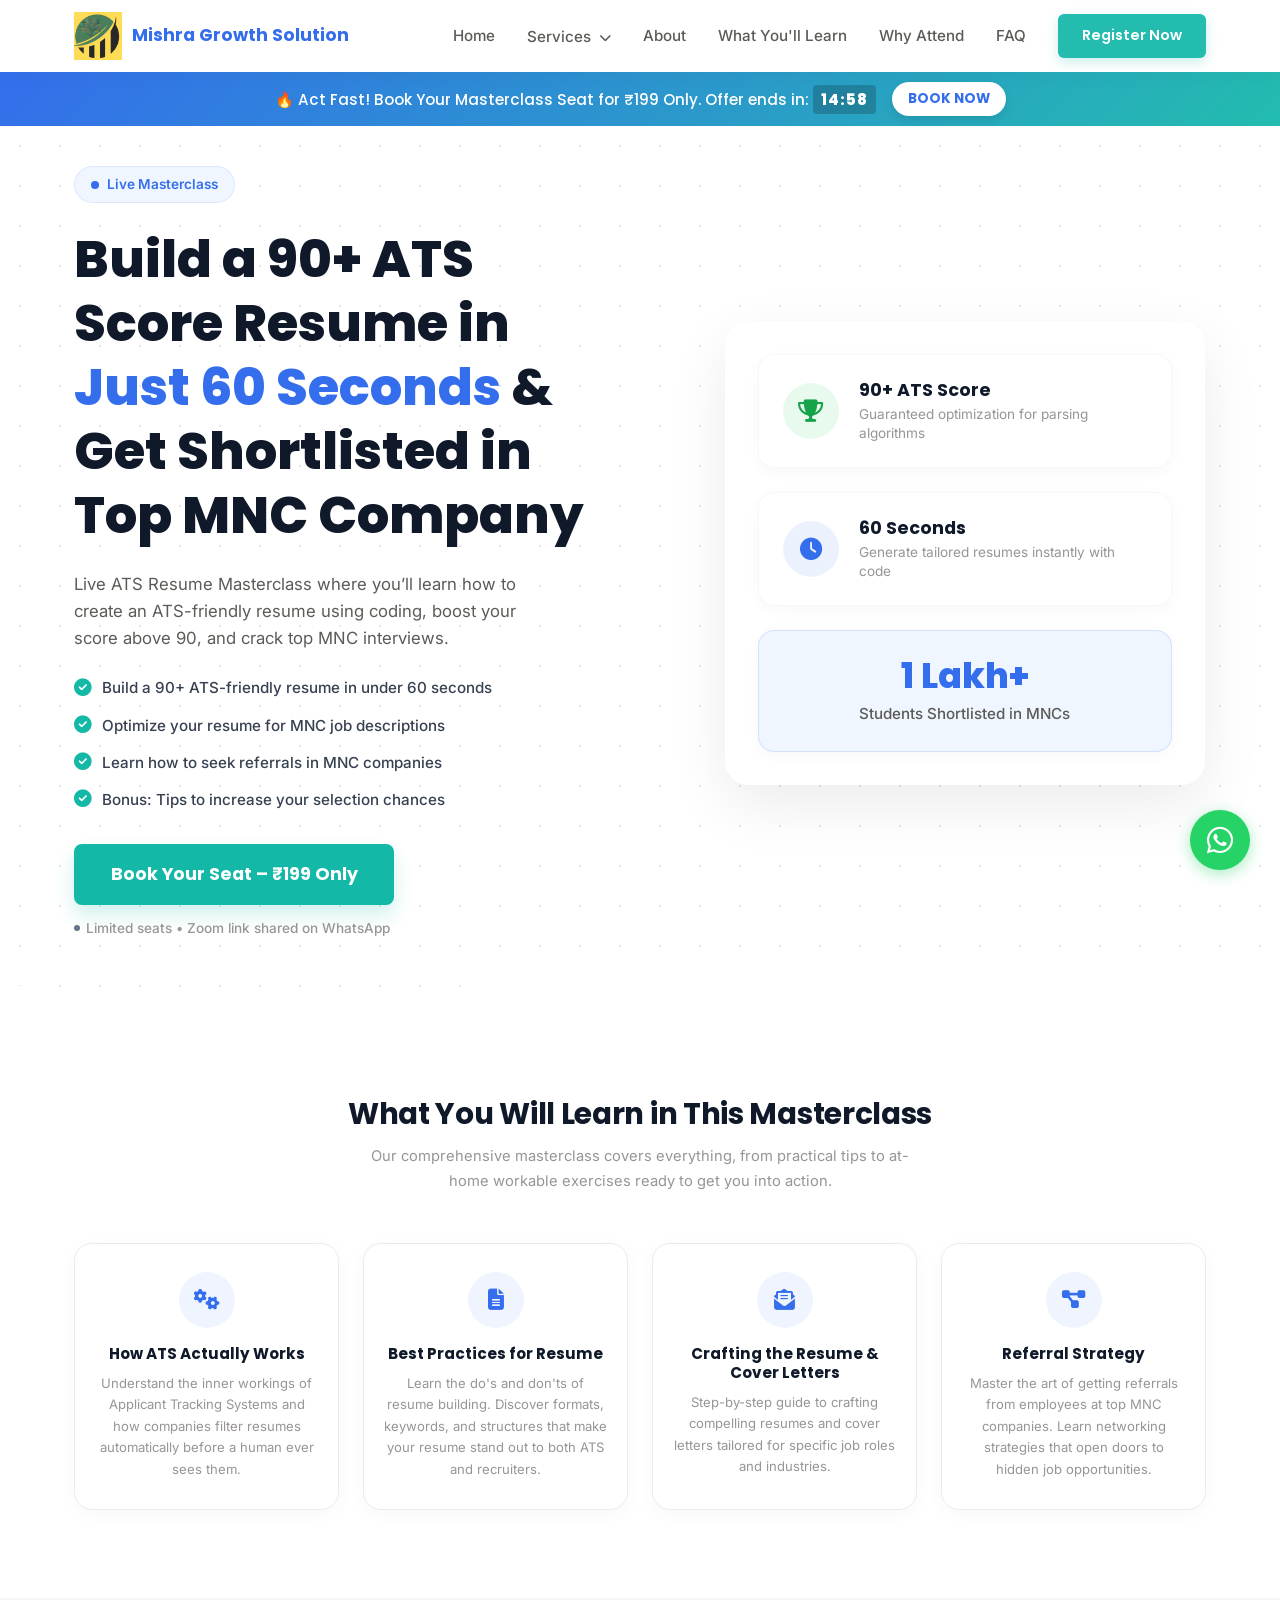
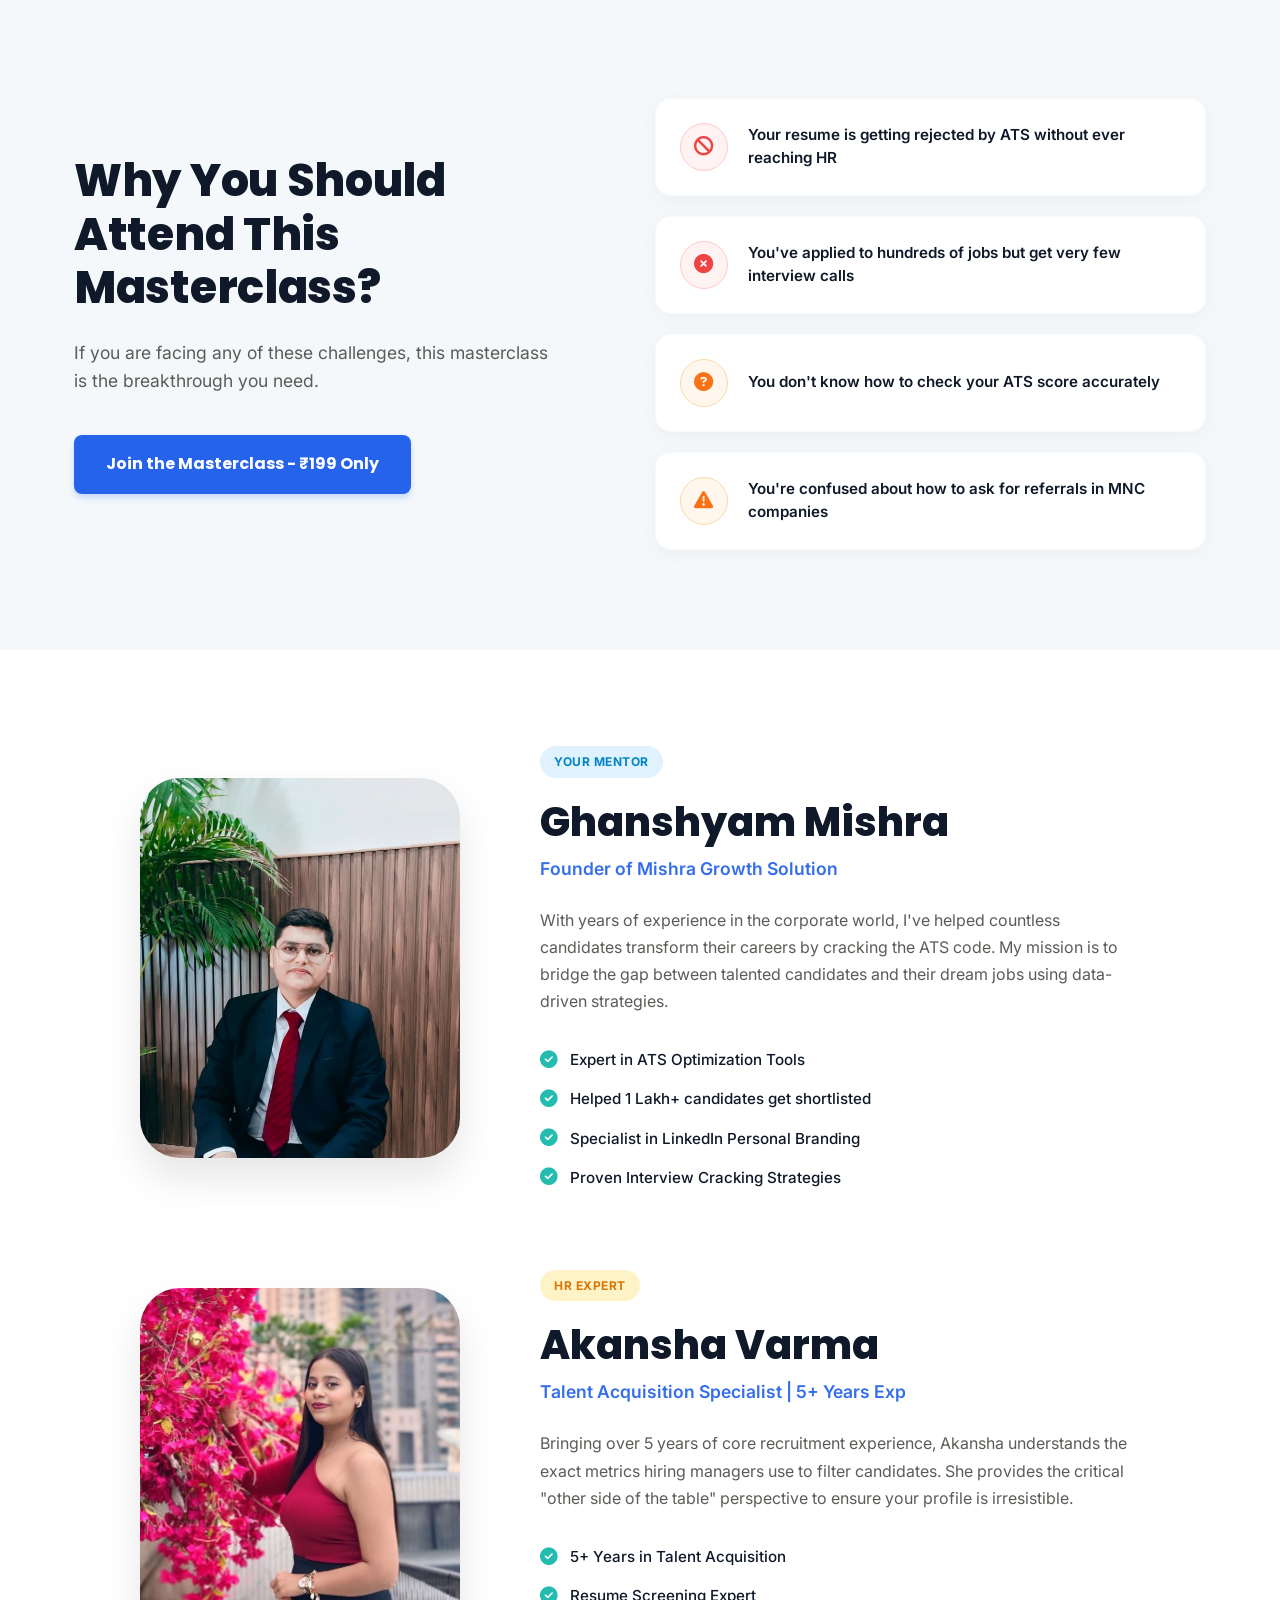
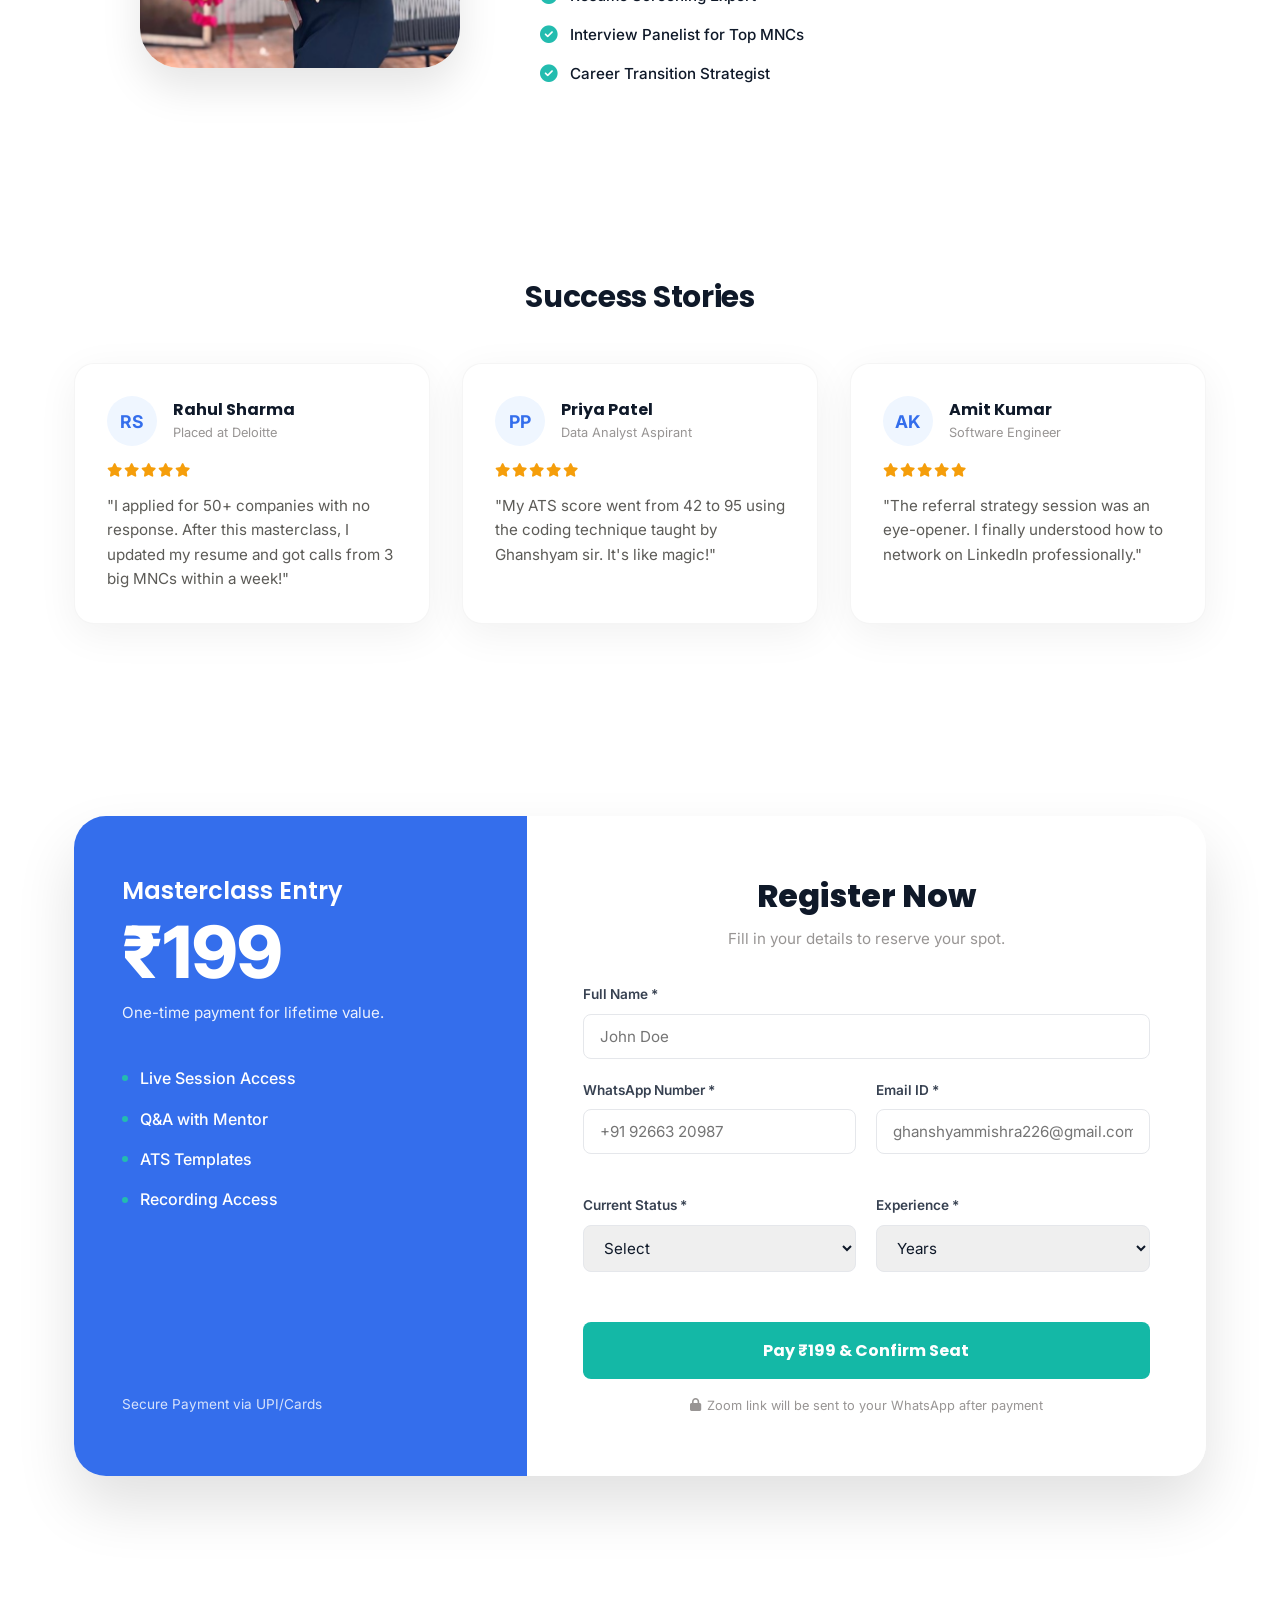
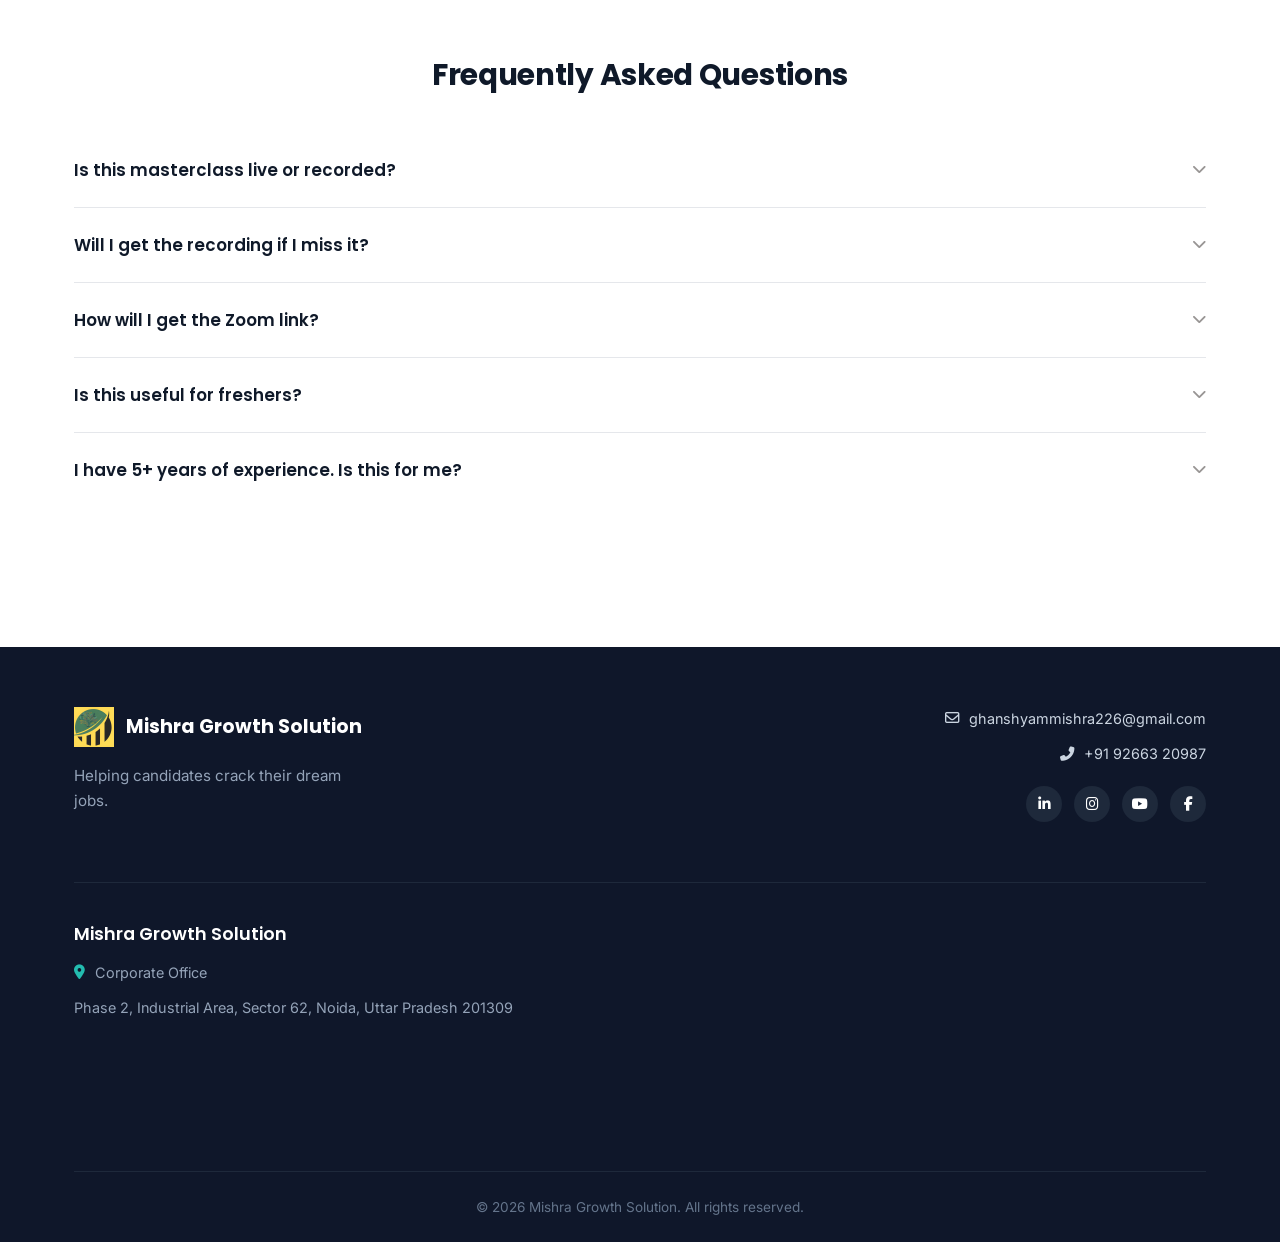
==== index.html @ aee81b0d "Update address and add legal documentation location details" ====
<!DOCTYPE html>
<html lang="en">
<head>
    <meta charset="UTF-8">
    <meta name="viewport" content="width=device-width, initial-scale=1.0">
    <title>Mishra Growth Solution - Build 90+ ATS Score Resume</title>
    <meta name="description" content="Build a 90+ ATS Score Resume in Just 60 Seconds & Get Shortlisted in Top MNC Company.">
    <link rel="preconnect" href="https://fonts.googleapis.com">
    <link rel="preconnect" href="https://fonts.gstatic.com" crossorigin>
    <link href="https://fonts.googleapis.com/css2?family=Inter:wght@400;500;600;700;800;900&family=Poppins:wght@400;500;600;700;800;900&display=swap" rel="stylesheet">
    <link rel="stylesheet" href="https://cdnjs.cloudflare.com/ajax/libs/font-awesome/6.5.1/css/all.min.css">
    <link rel="stylesheet" href="styles.css">
</head>
<body>

    <!-- HEADER -->
    <header class="header" id="header">
        <div class="container header-inner">
            <a href="index.html#home" class="logo">
                <img src="logo.jpeg" alt="Mishra Growth Solution Logo" class="logo-img">
                <span>Mishra Growth Solution</span>
            </a>
            <nav class="nav" id="nav">
                <a href="index.html#home" class="nav-link active">Home</a>
                <div class="nav-item">
                    <a href="services.html" class="nav-link">Services <i class="fas fa-chevron-down" style="font-size:0.8em; margin-left:4px;"></i></a>
                    <div class="dropdown-menu">
                        <a href="consultation-services.html" class="dropdown-item">Legal Consultation</a>
                        <a href="documentation-services.html" class="dropdown-item" >Legel Documentation</a>
                        <a href="professional-resume.html" class="dropdown-item">Resume & Cover Letter</a>
                        <a href="profile-optimization.html" class="dropdown-item">Profile Optimization</a>
                        <a href="data-analyst-skills.html" class="dropdown-item">Data Analyst Skills</a>
                        <a href="career-consultancy.html" class="dropdown-item">Career Consultancy</a>
                        <a href="digital-creative-services.html" class="dropdown-item">Digital & Creative</a>
                        <a href="live-ats-masterclass.html" class="dropdown-item">Live ATS Masterclass</a>
                    </div>
                </div>
                <a href="about.html" class="nav-link">About</a>
                <a href="index.html#learn" class="nav-link">What You'll Learn</a>
                <a href="index.html#why" class="nav-link">Why Attend</a>
                <a href="index.html#faq" class="nav-link">FAQ</a>
                <a href="index.html#pricing" class="btn-primary-nav">Register Now</a>
            </nav>
            <button class="hamburger" id="hamburger" aria-label="Menu">
                <span></span><span></span><span></span>
            </button>
        </div>
    </header>

    <!-- PROMO BANNER -->
    <div class="promo-banner" id="promoBanner">
        <div class="container promo-inner">
            <span class="promo-text">🔥 Act Fast! Book Your Masterclass Seat for ₹199 Only. Offer ends in: <span id="promoTimer" class="promo-timer">15:00</span></span>
            <a href="index.html#pricing" class="btn-promo">Book Now</a>
        </div>
    </div>

    <!-- HERO -->
    <section class="hero" id="home">
        <div class="container hero-grid">
            <div class="hero-left">
                <div class="hero-badge">
                    <span class="badge-dot"></span> Live Masterclass
                </div>
                <h1>Build a 90+ ATS<br>Score Resume in<br><span class="highlight-blue">Just 60 Seconds</span> &amp;<br>Get Shortlisted in<br>Top MNC Company</h1>
                <p class="hero-desc">Live ATS Resume Masterclass where you’ll learn how to create an ATS-friendly resume using coding, boost your score above 90, and crack top MNC interviews.</p>
                
                <ul class="hero-checklist">
                    <li><i class="fas fa-check-circle"></i> Build a 90+ ATS-friendly resume in under 60 seconds</li>
                    <li><i class="fas fa-check-circle"></i> Optimize your resume for MNC job descriptions</li>
                    <li><i class="fas fa-check-circle"></i> Learn how to seek referrals in MNC companies</li>
                    <li><i class="fas fa-check-circle"></i> Bonus: Tips to increase your selection chances</li>
                </ul>

                <a href="#pricing" class="btn-hero-cta">Book Your Seat – ₹199 Only</a>
                <p class="hero-seats-text">Limited seats • Zoom link shared on WhatsApp</p>
            </div>
            
            <div class="hero-right">
                <!-- Large white container mimicking the screenshot -->
                <div class="hero-right-card">
                    <div class="hero-cards-stack">
                        <!-- Card 1: ATS Score -->
                        <div class="hero-card">
                            <div class="card-icon-green"><i class="fas fa-trophy"></i></div>
                            <div class="card-content">
                                <h3>90+ ATS Score</h3>
                                <p>Guaranteed optimization for parsing algorithms</p>
                            </div>
                        </div>
                        <!-- Card 2: 60 Seconds -->
                        <div class="hero-card">
                            <div class="card-icon-blue"><i class="fas fa-clock"></i></div>
                            <div class="card-content">
                                <h3>60 Seconds</h3>
                                <p>Generate tailored resumes instantly with code</p>
                            </div>
                        </div>
                        <!-- Card 3: 1 Lakh+ Students -->
                        <div class="hero-card hero-card-blue">
                            <div class="card-content-center">
                                <h3>1 Lakh+</h3>
                                <p>Students Shortlisted in MNCs</p>
                            </div>
                        </div>
                    </div>
                </div>
            </div>
        </div>
        <div class="hero-wave">
            <svg viewBox="0 0 1440 100" preserveAspectRatio="none"><path d="M0,50 C360,100 720,0 1440,50 L1440,100 L0,100 Z" fill="#ffffff"/></svg>
        </div>
    </section>

    <!-- WHAT YOU WILL LEARN -->
    <section class="section-learn" id="learn">
        <div class="container">
            <h2 class="sec-title center">What You Will Learn in This Masterclass</h2>
            <p class="sec-sub center">Our comprehensive masterclass covers everything, from practical tips to at-home workable exercises ready to get you into action.</p>
            <div class="learn-cards">
                <div class="l-card">
                    <div class="l-icon"><i class="fas fa-cogs"></i></div>
                    <h3>How ATS Actually Works</h3>
                    <p>Understand the inner workings of Applicant Tracking Systems and how companies filter resumes automatically before a human ever sees them.</p>
                </div>
                <div class="l-card">
                    <div class="l-icon"><i class="fas fa-file-alt"></i></div>
                    <h3>Best Practices for Resume</h3>
                    <p>Learn the do's and don'ts of resume building. Discover formats, keywords, and structures that make your resume stand out to both ATS and recruiters.</p>
                </div>
                <div class="l-card">
                    <div class="l-icon"><i class="fas fa-envelope-open-text"></i></div>
                    <h3>Crafting the Resume &amp; Cover Letters</h3>
                    <p>Step-by-step guide to crafting compelling resumes and cover letters tailored for specific job roles and industries.</p>
                </div>
                <div class="l-card">
                    <div class="l-icon"><i class="fas fa-project-diagram"></i></div>
                    <h3>Referral Strategy</h3>
                    <p>Master the art of getting referrals from employees at top MNC companies. Learn networking strategies that open doors to hidden job opportunities.</p>
                </div>
            </div>
        </div>
    </section>

    <!-- WHY SHOULD ATTEND -->
    <section class="section-why" id="why">
        <div class="container why-grid">
            <!-- Left Side: Header & CTA -->
            <div class="why-left">
                <h2 class="sec-title">Why You Should Attend This<br>Masterclass?</h2>
                <p class="why-desc">If you are facing any of these challenges, this masterclass is the breakthrough you need.</p>
                <a href="#pricing" class="btn-blue-cta">Join the Masterclass - ₹199 Only</a>
            </div>
            
            <!-- Right Side: Challenges Stack -->
            <div class="why-right-stack">
                <!-- Card 1 -->
                <div class="why-alert-card">
                    <div class="alert-icon-red"><i class="fas fa-ban"></i></div>
                    <p>Your resume is getting rejected by ATS without ever reaching HR</p>
                </div>
                <!-- Card 2 -->
                <div class="why-alert-card">
                    <div class="alert-icon-red"><i class="fas fa-times-circle"></i></div>
                    <p>You've applied to hundreds of jobs but get very few interview calls</p>
                </div>
                <!-- Card 3 -->
                <div class="why-alert-card">
                    <div class="alert-icon-orange"><i class="fas fa-question-circle"></i></div>
                    <p>You don't know how to check your ATS score accurately</p>
                </div>
                <!-- Card 4 -->
                <div class="why-alert-card">
                    <div class="alert-icon-orange"><i class="fas fa-exclamation-triangle"></i></div>
                    <p>You're confused about how to ask for referrals in MNC companies</p>
                </div>
            </div>
        </div>
    </section>

    <!-- MENTOR SECTION (Ghanshyam) -->
    <section class="section-instructor" id="instructor">
        <div class="container">
            <!-- Mentor 1: Ghanshyam -->
            <div class="instructor-wrapper">
                <div class="instructor-img-box">
                    <img src="Mishra Growth (1) (1)_Nero_AI_Image_Upscaler_Photo_Face.jpg.jpeg" alt="Ghanshyam Mishra" class="instructor-main-img">
                </div>
                <div class="instructor-content">
                    <div class="mentor-badge">YOUR MENTOR</div>
                    <h2>Ghanshyam Mishra</h2>
                    <p class="inst-role-blue">Founder of Mishra Growth Solution</p>
                    <p class="inst-bio-text">With years of experience in the corporate world, I've helped countless candidates transform their careers by cracking the ATS code. My mission is to bridge the gap between talented candidates and their dream jobs using data-driven strategies.</p>
                    <ul class="inst-list">
                        <li><i class="fas fa-check-circle"></i> Expert in ATS Optimization Tools</li>
                        <li><i class="fas fa-check-circle"></i> Helped 1 Lakh+ candidates get shortlisted</li>
                        <li><i class="fas fa-check-circle"></i> Specialist in LinkedIn Personal Branding</li>
                        <li><i class="fas fa-check-circle"></i> Proven Interview Cracking Strategies</li>
                    </ul>
                </div>
            </div>

            <!-- Mentor 2: Akansha -->
            <div class="instructor-wrapper" style="margin-top: 80px;">
                <div class="instructor-img-box">
                    <img src="akansha_varma.jpeg" alt="Akansha Varma" class="instructor-main-img">
                </div>
                <div class="instructor-content">
                    <div class="mentor-badge" style="background: #FEF3C7; color: #D97706;">HR EXPERT</div>
                    <h2>Akansha Varma</h2>
                    <p class="inst-role-blue">Talent Acquisition Specialist | 5+ Years Exp</p>
                    <p class="inst-bio-text">Bringing over 5 years of core recruitment experience, Akansha understands the exact metrics hiring managers use to filter candidates. She provides the critical "other side of the table" perspective to ensure your profile is irresistible.</p>
                    <ul class="inst-list">
                        <li><i class="fas fa-check-circle"></i> 5+ Years in Talent Acquisition</li>
                        <li><i class="fas fa-check-circle"></i> Resume Screening Expert</li>
                        <li><i class="fas fa-check-circle"></i> Interview Panelist for Top MNCs</li>
                        <li><i class="fas fa-check-circle"></i> Career Transition Strategist</li>
                    </ul>
                </div>
            </div>
        </div>
    </section>

    <!-- SUCCESS STORIES -->
    <section class="section-stories" id="stories">
        <div class="container">
            <h2 class="sec-title center">Success Stories</h2>
            <div class="stories-grid">
                <!-- Story 1 -->
                <div class="story-card">
                    <div class="story-header">
                        <div class="story-initials bg-blue-light">RS</div>
                        <div class="story-meta">
                            <h4>Rahul Sharma</h4>
                            <span>Placed at Deloitte</span>
                        </div>
                    </div>
                    <div class="stars"><i class="fas fa-star"></i><i class="fas fa-star"></i><i class="fas fa-star"></i><i class="fas fa-star"></i><i class="fas fa-star"></i></div>
                    <p class="story-text">"I applied for 50+ companies with no response. After this masterclass, I updated my resume and got calls from 3 big MNCs within a week!"</p>
                </div>
                <!-- Story 2 -->
                <div class="story-card">
                    <div class="story-header">
                        <div class="story-initials bg-blue-light">PP</div>
                        <div class="story-meta">
                            <h4>Priya Patel</h4>
                            <span>Data Analyst Aspirant</span>
                        </div>
                    </div>
                    <div class="stars"><i class="fas fa-star"></i><i class="fas fa-star"></i><i class="fas fa-star"></i><i class="fas fa-star"></i><i class="fas fa-star"></i></div>
                    <p class="story-text">"My ATS score went from 42 to 95 using the coding technique taught by Ghanshyam sir. It's like magic!"</p>
                </div>
                <!-- Story 3 -->
                <div class="story-card">
                    <div class="story-header">
                        <div class="story-initials bg-blue-light">AK</div>
                        <div class="story-meta">
                            <h4>Amit Kumar</h4>
                            <span>Software Engineer</span>
                        </div>
                    </div>
                    <div class="stars"><i class="fas fa-star"></i><i class="fas fa-star"></i><i class="fas fa-star"></i><i class="fas fa-star"></i><i class="fas fa-star"></i></div>
                    <p class="story-text">"The referral strategy session was an eye-opener. I finally understood how to network on LinkedIn professionally."</p>
                </div>
            </div>
        </div>
    </section>

    <!-- PRICING & REGISTER -->
    <section class="section-register" id="pricing">
        <div class="container">
            <div class="register-box">
                <!-- Left Blue Panel -->
                <div class="reg-left">
                    <h3>Masterclass Entry</h3>
                    <div class="reg-price">₹199</div>
                    <p class="reg-sub">One-time payment for lifetime value.</p>
                    <ul class="reg-features">
                        <li><span class="dot"></span> Live Session Access</li>
                        <li><span class="dot"></span> Q&A with Mentor</li>
                        <li><span class="dot"></span> ATS Templates</li>
                        <li><span class="dot"></span> Recording Access</li>
                    </ul>
                    <div class="reg-footer">
                        Secure Payment via UPI/Cards
                    </div>
                </div>
                <!-- Right Form Panel -->
                <div class="reg-right">
                    <h3>Register Now</h3>
                    <p class="reg-desc">Fill in your details to reserve your spot.</p>
                    <form id="registerForm">
                        <div class="form-group">
                            <label>Full Name *</label>
                            <input type="text" placeholder="John Doe" required>
                        </div>
                        <div class="form-row">
                            <div class="form-group">
                                <label>WhatsApp Number *</label>
                                <input type="tel" placeholder="+91 92663 20987" required>
                            </div>
                            <div class="form-group">
                                <label>Email ID *</label>
                                <input type="email" placeholder="ghanshyammishra226@gmail.com" required>
                            </div>
                        </div>
                        <div class="form-row">
                            <div class="form-group">
                                <label>Current Status *</label>
                                <select required>
                                    <option value="" disabled selected>Select</option>
                                    <option>Student</option>
                                    <option>Working Professional</option>
                                    <option>Job Seeker</option>
                                </select>
                            </div>
                            <div class="form-group">
                                <label>Experience *</label>
                                <select required>
                                    <option value="" disabled selected>Years</option>
                                    <option>Fresher</option>
                                    <option>1-3 Years</option>
                                    <option>3-5 Years</option>
                                    <option>5+ Years</option>
                                </select>
                            </div>
                        </div>
                        <button type="submit" class="btn-pay-now">Pay ₹199 & Confirm Seat</button>
                        <p class="form-note"><i class="fas fa-lock"></i> Zoom link will be sent to your WhatsApp after payment</p>
                    </form>
                </div>
            </div>
        </div>
    </section>

    <!-- FAQ -->
    <section class="section-faq" id="faq">
        <div class="container">
            <h2 class="sec-title center">Frequently Asked Questions</h2>
            <div class="faq-wrap">
                <div class="faq-item">
                    <button class="faq-q"><span>Is this masterclass live or recorded?</span><i class="fas fa-chevron-down"></i></button>
                    <div class="faq-a"><p>This is a 100% Live Zoom Masterclass where you can interact with the mentor directly. The session will be approximately 45 minutes long.</p></div>
                </div>
                <div class="faq-item">
                    <button class="faq-q"><span>Will I get the recording if I miss it?</span><i class="fas fa-chevron-down"></i></button>
                    <div class="faq-a"><p>Yes! A high-quality recording will be shared with all registered participants after the session.</p></div>
                </div>
                <div class="faq-item">
                    <button class="faq-q"><span>How will I get the Zoom link?</span><i class="fas fa-chevron-down"></i></button>
                    <div class="faq-a"><p>The Zoom link will be sent to your registered WhatsApp number and Email ID 2 hours before the session starts.</p></div>
                </div>
                <div class="faq-item">
                    <button class="faq-q"><span>Is this useful for freshers?</span><i class="fas fa-chevron-down"></i></button>
                    <div class="faq-a"><p>Absolutely! Freshers face the biggest challenge with ATS rejection. This masterclass is specifically designed to help you cross that first barrier.</p></div>
                </div>
                <div class="faq-item">
                    <button class="faq-q"><span>I have 5+ years of experience. Is this for me?</span><i class="fas fa-chevron-down"></i></button>
                    <div class="faq-a"><p>Yes. ATS algorithms work the same for all experience levels. Senior roles often require even higher keyword optimization which we cover in depth.</p></div>
                </div>
            </div>
        </div>
    </section>

    <!-- FOOTER -->
    <footer class="footer">
        <div class="container">
            <div class="footer-custom">
                <div class="footer-brand">
                    <div class="f-logo">
                        <img src="logo.jpeg" alt="Logo" class="f-logo-img">
                        <span>Mishra Growth Solution</span>
                    </div>
                    <p class="f-message">Helping candidates crack their dream jobs.</p>
                </div>
                <!-- Contact Right -->
                <div class="footer-contact">
                    <a href="mailto:ghanshyammishra226@gmail.com"><i class="far fa-envelope"></i> ghanshyammishra226@gmail.com</a>
                    <a href="tel:+919266320987"><i class="fas fa-phone-alt"></i> +91 92663 20987</a>
                    <div class="f-socials">
                        <a href="#" aria-label="LinkedIn"><i class="fab fa-linkedin-in"></i></a>
                        <a href="#" aria-label="Instagram"><i class="fab fa-instagram"></i></a>
                        <a href="#" aria-label="YouTube"><i class="fab fa-youtube"></i></a>
                        <a href="#" aria-label="Facebook"><i class="fab fa-facebook-f"></i></a>
                    </div>
                </div>
            </div>
            
            <!-- Address & Map -->
            <div class="footer-address">
                <div class="address-details">
                    <h4>Mishra Growth Solution</h4>
                    <p><i class="fas fa-map-marker-alt"></i> Corporate Office</p>
                    <p>Phase 2, Industrial Area, Sector 62, Noida, Uttar Pradesh 201309</p>
                </div>
                <!-- Default embedded map (placeholder for generalized India presence or specific HQ if known) -->
                <div class="address-map">
                    <iframe src="https://www.google.com/maps/embed?pb=!1m18!1m12!1m3!1d3502.1678120465243!2d77.3629555!3d28.6247366!2m3!1f0!2f0!3f0!3m2!1i1024!2i768!4f13.1!3m3!1m2!1s0x390ce55572aaeb81%3A0x6b4be9e4b706c9b5!2sSector%2062%2C%20Noida%2C%20Uttar%20Pradesh!5e0!3m2!1sen!2sin!4v1700000000000!5m2!1sen!2sin" width="100%" height="200" style="border:0;" allowfullscreen="" loading="lazy" referrerpolicy="no-referrer-when-downgrade"></iframe>
                </div>
            </div>

            <div class="footer-bottom">
                &copy; 2026 Mishra Growth Solution. All rights reserved.
            </div>
        </div>
    </footer>

    <!-- WhatsApp Floating Button -->
    <a href="https://wa.me/919266320987" class="whatsapp-float" target="_blank" rel="noopener noreferrer" aria-label="Chat with us on WhatsApp">
        <i class="fab fa-whatsapp"></i>
    </a>

    <script src="script.js"></script>
</body>
</html>
---- styles.css ----
/* =============================================
   MISHRA GROWTH SOLUTION — DESIGN SYSTEM
   Blue/Teal Gradient SaaS Theme
   ============================================= */

:root {
    /* Core Colors */
    --primary: #346EEC;
    --accent: #23BCAF;
    --gradient: linear-gradient(135deg, #346EEC, #23BCAF);
    --gradient-hover: linear-gradient(135deg, #2b5ed4, #1da89c);

    /* Text */
    --text-main: #0F1929;
    --text-muted: #5C5B57;
    --text-light: #989594;

    /* Backgrounds */
    --bg-light: #FCFDFD;
    --bg-white: #FFFFFF;
    --card-bg: #EEF3F7;
    --hero-bg: #0F1929; /* Kept dark for optional dark sections */

    /* Borders & Shadows */
    --border: #C5CDD7;
    --border-light: #E8ECF1;
    --shadow-soft: 0 10px 25px rgba(0,0,0,0.05);
    --shadow-md: 0 12px 35px rgba(0,0,0,0.08);
    --shadow-lg: 0 20px 50px rgba(0,0,0,0.12);
    --shadow-blue: 0 8px 30px rgba(52,110,236,0.25);

    /* Radius */
    --radius-sm: 10px;
    --radius-btn: 12px;
    --radius-md: 14px;
    --radius-lg: 18px;
    --radius-xl: 24px;
    --radius-full: 50px;

    /* Fonts */
    --font: 'Inter', 'Poppins', system-ui, -apple-system, sans-serif;
    --font-heading: 'Poppins', 'Inter', sans-serif;
}

/* ====== RESET ====== */
*, *::before, *::after { margin: 0; padding: 0; box-sizing: border-box; }
html { scroll-behavior: smooth; font-size: 16px; }
body {
    font-family: var(--font);
    color: var(--text-muted);
    background: var(--bg-light);
    line-height: 1.65;
    overflow-x: hidden;
}
a { text-decoration: none; color: inherit; transition: all 0.3s ease; }
ul { list-style: none; }
img { max-width: 100%; display: block; }
h1,h2,h3,h4,h5,h6 {
    font-family: var(--font-heading);
    color: var(--text-main);
    line-height: 1.25;
}
.container { max-width: 1180px; margin: 0 auto; padding: 0 24px; }
.center { text-align: center; }

/* ====== HEADER ====== */
.header {
    position: fixed; top: 0; left: 0; width: 100%;
    z-index: 1000; background: rgba(255, 255, 255, 0.95);
    height: 72px; backdrop-filter: blur(10px);
    box-shadow: 0 4px 20px rgba(0,0,0,0.03);
}
.header-inner {
    display: flex; align-items: center;
    justify-content: space-between; height: 72px;
}
.logo {
    display: flex; align-items: center; gap: 10px;
    font-family: var(--font-heading); font-weight: 700;
    font-size: 1.1rem; color: var(--primary);
}
.logo-img {
    height: 48px; width: auto;
}
.nav { display: flex; align-items: center; gap: 32px; }
.nav-link {
    color: var(--text-muted); font-size: 0.95rem;
    font-weight: 500; padding: 6px 0; position: relative;
    transition: color 0.2s;
}
.nav-link:hover, .nav-link.active { color: var(--primary); }
.nav-link.active::after { display: none; }

/* Dropdown Menu */
.nav-item { position: relative; }
.dropdown-menu {
    position: absolute; top: calc(100% + 5px); left: 0; min-width: 250px;
    background: #fff; box-shadow: 0 10px 30px rgba(0,0,0,0.1);
    border-radius: 8px; opacity: 0; visibility: hidden;
    transform: translateY(10px); transition: all 0.3s ease;
    display: flex; flex-direction: column; padding: 10px 0; z-index: 1000;
}
.nav-item:hover .dropdown-menu {
    opacity: 1; visibility: visible; transform: translateY(0);
}
.dropdown-item {
    padding: 10px 20px; color: var(--text-muted); font-size: 0.9rem;
    font-weight: 500; transition: 0.3s; white-space: nowrap; border-bottom: 1px solid #f1f5f9;
}
.dropdown-item:last-child { border-bottom: none; }
.dropdown-item:hover { color: var(--primary); background: #F8FAFC; padding-left: 25px; }

.btn-primary-nav {
    display: inline-flex; align-items: center; justify-content: center;
    background: var(--accent); color: #fff;
    padding: 10px 24px; border-radius: 6px;
    font-size: 0.9rem; font-weight: 600;
    font-family: var(--font-heading); transition: 0.3s;
    box-shadow: 0 4px 12px rgba(35, 188, 175, 0.25);
}
.btn-primary-nav:hover {
    background: #1da89c; transform: translateY(-1px);
    box-shadow: 0 6px 16px rgba(35, 188, 175, 0.3);
}

.hamburger {
    display: none; flex-direction: column; gap: 5px;
    background: none; border: none; cursor: pointer; padding: 4px;
}
.hamburger span {
    width: 22px; height: 2px; background: var(--text-main);
    border-radius: 2px; transition: 0.3s;
}

/* ====== PROMO BANNER ====== */
.promo-banner {
    background: var(--gradient); color: #fff;
    padding: 10px 0; font-family: var(--font-heading);
    position: relative; z-index: 990; /* Adjusted to be below the header and nav dropdown */
    margin-top: 72px; /* Offset for fixed header */
}
.promo-inner {
    display: flex; align-items: center; justify-content: center;
    gap: 16px; flex-wrap: wrap; text-align: center;
}
.promo-text { font-size: 0.95rem; font-weight: 500; }
.promo-timer {
    font-weight: 800; background: rgba(0,0,0,0.2);
    padding: 4px 8px; border-radius: 4px; letter-spacing: 1px;
}
.btn-promo {
    background: #fff; color: var(--primary);
    padding: 6px 16px; border-radius: 50px; font-weight: 700;
    font-size: 0.85rem; text-transform: uppercase;
    box-shadow: 0 4px 10px rgba(0,0,0,0.1);
}
.btn-promo:hover {
    transform: translateY(-2px); box-shadow: 0 6px 15px rgba(0,0,0,0.15);
}

/* ====== HERO ====== */
.hero {
    background: #fff; padding: 40px 0 20px; /* Reduced top padding due to banner */
    position: relative; overflow: hidden;
    background-image: radial-gradient(#e5e7eb 1px, transparent 1px);
    background-size: 40px 40px;
}
.hero-grid {
    display: grid; grid-template-columns: 1.1fr 0.9fr;
    gap: 60px; align-items: center; position: relative; z-index: 1;
}
.hero-badge {
    display: inline-flex; align-items: center; gap: 8px;
    background: #EFF6FF; color: var(--primary);
    padding: 6px 16px; border-radius: var(--radius-full);
    font-size: 0.85rem; font-weight: 600;
    margin-bottom: 24px; border: 1px solid rgba(52, 110, 236, 0.1);
}
.badge-dot {
    width: 8px; height: 8px; background: var(--primary);
    border-radius: 50%; display: inline-block;
}
.hero-left h1 {
    font-size: 3.2rem; font-weight: 800; color: var(--text-main);
    line-height: 1.25; margin-bottom: 24px; font-family: var(--font-heading);
}
.highlight-blue {
    color: var(--primary);
}
.hero-desc {
    color: var(--text-muted); font-size: 1.05rem;
    margin-bottom: 24px; line-height: 1.6; max-width: 480px;
}

/* Hero Checklist */
.hero-checklist {
    margin-bottom: 32px; list-style: none; padding: 0;
}
.hero-checklist li {
    display: flex; align-items: center; gap: 10px;
    font-size: 0.95rem; color: #374151; margin-bottom: 12px; font-weight: 500;
}
.hero-checklist li i {
    color: #14B8A6; font-size: 1.1rem; /* Greenish teal check icon */
}

/* Hero CTA Button */
.btn-hero-cta {
    display: inline-block; background: #14B8A6; /* Teal color from screenshot */
    color: #fff; padding: 16px 32px; font-size: 1.1rem; font-weight: 700;
    border-radius: 8px; text-decoration: none; transition: 0.3s;
    font-family: var(--font-heading); box-shadow: 0 10px 20px rgba(20, 184, 166, 0.2);
    width: 100%; max-width: 320px; text-align: center;
}
.btn-hero-cta:hover {
    background: #0D9488; transform: translateY(-3px);
    box-shadow: 0 15px 30px rgba(20, 184, 166, 0.3);
}

.hero-seats-text {
    font-size: 0.85rem; color: var(--text-light); margin-top: 12px;
    font-weight: 500; display: flex; align-items: center; gap: 6px;
}
.hero-seats-text::before {
    content: ''; display: inline-block; width: 6px; height: 6px;
    background: #64748B; border-radius: 50%;
}

/* Hero Right Card Container */
.hero-right { display: flex; justify-content: center; }
.hero-right-card {
    background: rgba(255, 255, 255, 0.8);
    backdrop-filter: blur(10px);
    border: 1px solid #fff;
    border-radius: 24px;
    padding: 32px;
    box-shadow: 0 20px 60px rgba(0,0,0,0.08); /* Soft large shadow */
    width: 100%; max-width: 480px;
}

.hero-cards-stack {
    display: flex; flex-direction: column; gap: 24px; width: 100%;
}
.hero-card {
    display: flex; align-items: center; gap: 20px;
    background: #fff; border-radius: 16px;
    padding: 24px; box-shadow: 0 4px 15px rgba(0,0,0,0.03); /* Lighter shadow inside */
    border: 1px solid rgba(0,0,0,0.03);
    transition: transform 0.3s ease; opacity: 1; visibility: visible; /* Force visible */
}
.hero-card:hover { transform: translateY(-5px); }

/* 3rd Blue Card Styling */
.hero-card-blue {
    display: block; text-align: center;
    background: #EFF6FF; border: 1px solid rgba(52, 110, 236, 0.15);
}
.card-content-center h3 {
    font-size: 2.2rem; font-weight: 800; color: var(--primary);
    margin-bottom: 4px; line-height: 1.2;
}
.card-content-center p {
    font-size: 0.95rem; color: var(--text-muted); font-weight: 500;
}

.card-icon-green, .card-icon-blue {
    width: 56px; height: 56px; border-radius: 50%;
    display: flex; align-items: center; justify-content: center;
    flex-shrink: 0; font-size: 1.4rem;
}
.card-icon-green {
    background: rgba(34, 197, 94, 0.1); color: #16a34a;
}
.card-icon-blue {
    background: rgba(59, 130, 246, 0.1); color: var(--primary);
}
.card-content h3 {
    font-size: 1.1rem; font-weight: 700; margin-bottom: 4px; color: var(--text-main);
}
.card-content p {
    font-size: 0.85rem; color: var(--text-light); line-height: 1.4; margin: 0;
}

/* ====== SECTION TITLES ====== */
.sec-title {
    font-size: 1.85rem; font-weight: 700; margin-bottom: 12px;
    color: var(--text-main); letter-spacing: -0.3px;
}
.sec-sub {
    color: var(--text-light); font-size: 0.92rem;
    max-width: 560px; margin: 0 auto 48px; line-height: 1.7;
}

/* ====== WHAT YOU WILL LEARN ====== */
.section-learn { padding: 40px 0 88px; background: #fff; min-height: 400px; } /* Reduced top padding */
.learn-cards {
    display: grid; grid-template-columns: repeat(4, 1fr); gap: 24px;
    margin-top: 40px; /* Force margin */
}
.l-card {
    background: #fff; border: 1px solid var(--border-light);
    border-radius: var(--radius-lg); padding: 28px 20px;
    text-align: center; transition: 0.3s;
    height: 100%; /* Ensure height */
    box-shadow: 0 4px 20px rgba(0,0,0,0.03); /* Explicit shadow */
    opacity: 1 !important; visibility: visible !important; transform: none !important; /* Force visible */
}
.l-card:hover {
    transform: translateY(-6px);
    box-shadow: var(--shadow-md); border-color: transparent;
}
.l-icon {
    width: 56px; height: 56px; border-radius: 50%;
    background: rgba(52,110,236,0.08);
    display: flex; align-items: center; justify-content: center;
    margin: 0 auto 16px; font-size: 1.3rem; color: var(--primary);
    transition: 0.3s;
}
.l-card:hover .l-icon {
    background: var(--gradient); color: #fff; transform: scale(1.08);
}
.l-card h3 {
    font-size: 0.95rem; font-weight: 700; margin-bottom: 10px; color: var(--text-main);
}
.l-card p {
    font-size: 0.82rem; color: var(--text-light); line-height: 1.65;
}

/* ====== WHY ATTEND ====== */
.section-why { 
    padding: 100px 0; 
    background: #F4F8FB; /* Light blue-gray bg */
}
.why-grid {
    display: grid; grid-template-columns: 1fr 1.1fr;
    gap: 80px; align-items: center;
}
.why-left h2 {
    font-size: 2.8rem; font-weight: 800; line-height: 1.2; margin-bottom: 24px;
}
.why-desc {
    color: var(--text-muted); font-size: 1.1rem; line-height: 1.6;
    margin-bottom: 40px; max-width: 480px;
}
.btn-blue-cta {
    display: inline-block; background: #2563EB; color: #fff;
    padding: 16px 32px; font-size: 1rem; font-weight: 700;
    border-radius: 8px; text-decoration: none; transition: 0.3s;
    box-shadow: 0 4px 6px rgba(37, 99, 235, 0.2);
    font-family: var(--font-heading);
}
.btn-blue-cta:hover {
    background: #1d4ed8; transform: translateY(-2px);
    box-shadow: 0 10px 20px rgba(37, 99, 235, 0.3);
}

/* Right Stack Cards */
.why-right-stack {
    display: flex; flex-direction: column; gap: 20px;
}
.why-alert-card {
    display: flex; align-items: center; gap: 20px;
    background: #fff; padding: 24px; border-radius: 16px;
    box-shadow: 0 4px 20px rgba(0,0,0,0.04);
    border: 1px solid rgba(0,0,0,0.02);
    opacity: 1; /* Ensure visible */
    visibility: visible;
}
.alert-icon-red, .alert-icon-orange {
    width: 48px; height: 48px; border-radius: 50%;
    display: flex; align-items: center; justify-content: center;
    flex-shrink: 0; font-size: 1.2rem;
}
.alert-icon-red {
    background: #FEF2F2; color: #EF4444; border: 1px solid #FECACA;
}
.alert-icon-orange {
    background: #FFF7ED; color: #F97316; border: 1px solid #FED7AA;
}
.why-alert-card p {
    font-size: 0.95rem; font-weight: 600; color: var(--text-main); line-height: 1.5; margin: 0;
}

/* Responsive Why Section */
@media (max-width: 900px) {
    .why-grid { grid-template-columns: 1fr; gap: 48px; }
    .why-left { text-align: center; }
    .why-desc { margin: 0 auto 32px; }
}

/* ====== INSTRUCTOR (Ghanshyam) ====== */
.section-instructor { padding: 96px 0; background: var(--bg-white); }
.instructor-wrapper {
    display: flex; align-items: center; justify-content: center;
    gap: 80px; max-width: 1000px; margin: 0 auto;
}
.instructor-img-box {
    width: 320px; height: 380px; border-radius: 40px;
    overflow: hidden; flex-shrink: 0;
    box-shadow: 0 20px 40px rgba(0,0,0,0.1);
}
.instructor-main-img {
    width: 100%; height: 100%; object-fit: cover;
}
.instructor-content { flex: 1; }
.mentor-badge {
    display: inline-block; background: #E0F2FE; color: #0284C7;
    font-size: 0.75rem; font-weight: 700; text-transform: uppercase;
    padding: 6px 14px; border-radius: 50px; margin-bottom: 20px;
    letter-spacing: 0.5px;
}
.instructor-content h2 {
    font-size: 2.5rem; font-weight: 800; color: var(--text-main);
    margin-bottom: 8px; line-height: 1.2;
}
.inst-role-blue {
    font-size: 1.1rem; color: var(--primary); font-weight: 600;
    margin-bottom: 24px;
}
.inst-bio-text {
    font-size: 1rem; color: var(--text-muted); line-height: 1.7;
    margin-bottom: 32px;
}
.inst-list { display: flex; flex-direction: column; gap: 14px; }
.inst-list li {
    display: flex; align-items: center; gap: 12px;
    font-size: 0.95rem; font-weight: 500; color: var(--text-main);
}
.inst-list li i { color: #23BCAF; font-size: 1.1rem; }

/* ====== SUCCESS STORIES ====== */
.section-stories { padding: 96px 0 112px; background: #fff; min-height: 300px; }
.stories-grid {
    display: grid; grid-template-columns: repeat(3, 1fr); gap: 32px;
    margin-top: 48px;
}
.story-card {
    background: #fff; border-radius: 20px;
    padding: 32px; box-shadow: 0 10px 40px rgba(0,0,0,0.06);
    border: 1px solid rgba(0,0,0,0.04);
    opacity: 1 !important; visibility: visible !important; transform: none !important; /* Force visible */
}
.story-card:hover {
    transform: translateY(-6px);
    box-shadow: var(--shadow-md); border-color: transparent;
}
.story-header {
    display: flex; align-items: center; gap: 16px; margin-bottom: 18px;
}
.story-initials {
    width: 50px; height: 50px; border-radius: 50%;
    background: #EFF6FF; color: var(--primary);
    display: flex; align-items: center; justify-content: center;
    font-weight: 700; font-size: 1.1rem; flex-shrink: 0;
}
.story-meta h4 {
    font-size: 1rem; font-weight: 700; color: var(--text-main);
    margin-bottom: 2px;
}
.story-meta span {
    font-size: 0.8rem; color: var(--text-light); display: block;
}
.stars { color: #F59E0B; font-size: 0.85rem; margin-bottom: 16px; display: flex; gap: 2px; }
.story-text {
    font-size: 0.95rem; color: var(--text-muted); line-height: 1.6;
}

/* ====== PRICING & REGISTER ====== */
.section-register { padding: 80px 0 120px; background: #fff; }
.register-box {
    display: grid; grid-template-columns: 0.8fr 1.2fr;
    border-radius: 32px; overflow: hidden;
    box-shadow: 0 30px 60px rgba(0,0,0,0.12);
}
.reg-left {
    background: #346EEC; color: #fff; padding: 60px 48px;
    display: flex; flex-direction: column; justify-content: center;
}
.reg-left h3 {
    color: #fff; font-size: 1.5rem; margin-bottom: 10px; font-weight: 600;
}
.reg-price {
    font-size: 4.5rem; font-weight: 800; line-height: 1; margin-bottom: 12px;
}
.reg-sub {
    font-size: 0.95rem; opacity: 0.9; margin-bottom: 40px;
}
.reg-features { margin-bottom: auto; }
.reg-features li {
    display: flex; align-items: center; gap: 12px;
    font-size: 1rem; margin-bottom: 14px; font-weight: 500;
}
.reg-features .dot {
    width: 6px; height: 6px; background: #23BCAF; border-radius: 50%;
}
.reg-footer {
    display: flex; align-items: center; gap: 8px; font-size: 0.85rem; opacity: 0.8;
}

/* Right Form */
.reg-right { background: #fff; padding: 60px 56px; }
.reg-right h3 { font-size: 2rem; font-weight: 800; margin-bottom: 10px; text-align: center; }
.reg-desc {
    text-align: center; color: var(--text-light); font-size: 0.95rem; margin-bottom: 32px;
}
.form-group { margin-bottom: 20px; }
.form-row { display: grid; grid-template-columns: 1fr 1fr; gap: 20px; margin-bottom: 20px; }
.form-group label {
    display: block; font-size: 0.85rem; font-weight: 600; color: #374151; margin-bottom: 8px;
}
.form-group input, .form-group select {
    width: 100%; padding: 12px 16px; border: 1px solid #E5E7EB;
    border-radius: 8px; font-size: 0.95rem; color: var(--text-main);
    outline: none; transition: 0.2s; font-family: var(--font);
}
.form-group input:focus, .form-group select:focus {
    border-color: var(--primary); box-shadow: 0 0 0 3px rgba(52,110,236,0.1);
}
.btn-pay-now {
    width: 100%; background: #14B8A6; color: #fff; border: none;
    padding: 16px; font-size: 1rem; font-weight: 700; border-radius: 8px;
    cursor: pointer; transition: 0.3s; margin-top: 10px;
    font-family: var(--font-heading);
}
.btn-pay-now:hover { background: #0D9488; transform: translateY(-2px); }
.form-note {
    text-align: center; color: var(--text-light); font-size: 0.8rem;
    margin-top: 16px; display: flex; align-items: center; justify-content: center; gap: 6px;
}

/* ====== FAQ ====== */
.section-faq { padding: 60px 0 100px; background: #fff; min-height: 400px; }
.faq-wrap { margin-top: 40px; margin-bottom: 40px; }
.faq-item {
    background: #fff; /* Explicit white background */
    border: none; border-bottom: 1px solid #E5E7EB;
    border-radius: 0; margin-bottom: 0;
    opacity: 1; visibility: visible; /* Force visible */
    transition: all 0.3s ease;
}
.faq-item:last-child { border-bottom: none; }
.faq-item:hover { 
    box-shadow: none; 
    border-color: var(--primary); /* Hover color change */
}
.faq-item.active { box-shadow: none; border-color: var(--primary); }
.faq-q {
    width: 100%; display: flex; align-items: center;
    justify-content: space-between; padding: 24px 0;
    background: none; border: none; font-size: 1.05rem;
    font-weight: 600; color: #0F1929; cursor: pointer;
    font-family: var(--font-heading); text-align: left;
    opacity: 1; visibility: visible;
    transition: color 0.3s ease;
}
.faq-item:hover .faq-q {
    color: var(--primary); /* Proper text color change on hover */
}
.faq-a {
    max-height: 0;
    overflow: hidden;
    transition: max-height 0.4s ease;
}
.faq-a p { padding: 0 0 24px; font-size: 0.95rem; color: var(--text-muted); opacity: 1; margin: 0; }
.faq-item.active .faq-a { max-height: 500px; }
.faq-q i { transition: transform 0.3s ease; color: var(--text-light); font-size: 0.9rem; }
.faq-item.active .faq-q i { transform: rotate(180deg); color: var(--primary); }

/* ====== FOOTER ====== */
.footer {
    background: #0F172A; padding: 60px 0 0;
    border-top: none; color: #94A3B8;
}
.footer-custom {
    display: flex; justify-content: space-between; align-items: flex-start;
    padding-bottom: 60px; border-bottom: 1px solid #1E293B;
}
.f-logo {
    display: flex; align-items: center; gap: 12px; margin-bottom: 16px;
}
.f-logo-img { width: 40px; height: auto; }
.f-logo span {
    color: #fff; font-size: 1.2rem; font-weight: 700; font-family: var(--font-heading);
}
.f-message { font-size: 0.95rem; max-width: 300px; }
.footer-contact {
    display: flex; flex-direction: column; align-items: flex-end; gap: 12px;
}
.footer-contact a {
    color: #CBD5E1; font-size: 0.9rem; display: flex; align-items: center; gap: 10px;
}
.footer-contact a:hover { color: #fff; }
.f-socials { display: flex; gap: 12px; margin-top: 8px; }
.f-socials a {
    width: 36px; height: 36px; border-radius: 50%; background: #1E293B;
    display: flex; align-items: center; justify-content: center;
    color: #fff; transition: 0.3s;
}
.f-socials a:hover { background: var(--primary); transform: translateY(-2px); }

/* Address & Map */
.footer-address {
    display: grid; grid-template-columns: 1fr 1fr; gap: 40px;
    padding: 40px 0; border-bottom: 1px solid #1E293B;
}
.address-details h4 { color: #fff; font-size: 1.1rem; margin-bottom: 16px; font-weight: 600; }
.address-details p { color: #94A3B8; font-size: 0.9rem; line-height: 1.6; margin-bottom: 12px; display: flex; align-items: flex-start; gap: 10px; }
.address-details p i { color: var(--accent); margin-top: 4px; }
.address-map { border-radius: 12px; overflow: hidden; }

.footer-bottom {
    padding: 24px 0; text-align: center; font-size: 0.85rem; color: #64748B;
}

/* ====== WHATSAPP FLOAT ====== */
.whatsapp-float {
    position: fixed; bottom: 30px; right: 30px;
    width: 60px; height: 60px; background-color: #25D366; color: #FFF;
    border-radius: 50px; text-align: center; font-size: 30px;
    box-shadow: 0 4px 15px rgba(37, 211, 102, 0.4);
    z-index: 100;
    display: flex; align-items: center; justify-content: center;
    transition: 0.3s;
}
.whatsapp-float:hover { background-color: #128C7E; transform: scale(1.1); color: #fff; }

/* ====== SERVICES RESPONSIVE GRIDS ====== */
.services-grid-2 { display: grid; grid-template-columns: repeat(2, 1fr); gap: 40px; margin-bottom: 80px; }
.services-grid-3 { display: grid; grid-template-columns: repeat(3, 1fr); gap: 30px; }
.services-grid-4 { display: grid; grid-template-columns: repeat(4, 1fr); gap: 20px; }
.services-flex-2 { display: flex; gap: 50px; align-items: center; margin-bottom: 80px; padding: 40px; border: 1px solid #E2E8F0; border-radius: 16px; }

/* ====== RESPONSIVE ====== */
@media (max-width: 1024px) {
    .hero-left h1 { font-size: 2.8rem; }
    .learn-cards { grid-template-columns: repeat(2, 1fr); }
    .stories-grid { grid-template-columns: repeat(2, 1fr); }
    .instructor-wrapper { gap: 40px; }
    .instructor-img-box { width: 280px; height: 340px; }
    .why-grid { grid-template-columns: 1fr; gap: 40px; }
    .why-left { text-align: center; }
    .why-desc { margin: 0 auto 32px; }
}

@media (max-width: 900px) {
    .instructor-wrapper { flex-direction: column; text-align: center; gap: 32px; }
    .inst-list { width: fit-content; margin: 0 auto; align-items: flex-start; }
    .story-card { padding: 24px; }
    .register-box { grid-template-columns: 1fr; }
    .reg-left { padding: 40px; text-align: center; align-items: center; }
    .reg-features { margin-bottom: 30px; }
    .reg-right { padding: 40px 24px; }
    .footer-custom { flex-direction: column; gap: 30px; align-items: center; text-align: center; }
    .footer-contact { align-items: center; }
    
    /* Services Responsive */
    .services-grid-2, .services-grid-3, .services-grid-4 { grid-template-columns: 1fr; gap: 24px; }
    .services-flex-2 { flex-direction: column; text-align: center; gap: 30px; padding: 30px; }
    .hero-grid { grid-template-columns: 1fr; gap: 40px; }
    .footer-address { grid-template-columns: 1fr; gap: 30px; text-align: center; }
}

@media (max-width: 768px) {
    .services-flex-2 { padding: 24px; }
    .hero-services { padding: 40px 0 !important; }
    .section-services-list { padding: 40px 0 !important; }
    
    .nav {
        position: fixed; top: 72px; left: 0; width: 100%;
        background: #fff; flex-direction: column; gap: 0;
        padding: 16px 24px; transform: translateY(-120%);
        transition: 0.3s; opacity: 0; z-index: 999;
        box-shadow: 0 4px 20px rgba(0,0,0,0.05);
    }
    .nav.open { transform: translateY(0); opacity: 1; }
    .nav-link {
        display: block; padding: 12px 0;
        border-bottom: 1px solid var(--border-light); width: 100%;
        color: var(--text-main);
    }
    
    .nav-item { width: 100%; border-bottom: 1px solid var(--border-light); }
    .nav-item .nav-link { border-bottom: none; }
    .dropdown-menu {
        position: static; opacity: 1; visibility: visible; transform: none; display: none !important;
        box-shadow: none; padding: 0 0 10px 15px; border-radius: 0; min-width: 100%;
    }
    .nav-item.mobile-active .dropdown-menu {
        display: flex !important;
    }
    .nav-item:hover .dropdown-menu, .nav-item:active .dropdown-menu {
        /* override desktop hover/active */
    }
    .btn-primary-nav { width: 100%; margin-top: 16px; }
    
    .hamburger { display: flex; }
    .hamburger.open span:nth-child(1) { transform: rotate(45deg) translate(5px,5px); }
    .hamburger.open span:nth-child(2) { opacity: 0; }
    .hamburger.open span:nth-child(3) { transform: rotate(-45deg) translate(5px,-5px); }

    .hero { padding: 40px 0 60px; } /* Adjusted padding */
    .hero-grid { grid-template-columns: 1fr; gap: 40px; }
    
    /* LEFT ALIGNMENT FIXES */
    .hero-left { text-align: left; }
    .hero-left h1 { font-size: 2.2rem; text-align: left; }
    .hero-desc { text-align: left; margin: 0 0 24px 0; }
    .hero-badge { margin: 0 0 24px 0; display: inline-flex; width: auto; }
    .hero-checklist li { justify-content: flex-start; }
    
    .btn-hero-cta { width: 100%; max-width: 100%; } /* Full width button */
    
    .hero-right { justify-content: center; }
    .hero-cards-stack { max-width: 100%; }
    
    .learn-cards { grid-template-columns: 1fr; gap: 16px; }
    
    .stories-grid { grid-template-columns: 1fr; }
    .faq-q { font-size: 1rem; }
    
    .why-desc { font-size: 1rem; }
    
    .footer-address { grid-template-columns: 1fr; gap: 24px; padding: 24px 0; }
    .whatsapp-float { bottom: 20px; right: 20px; width: 50px; height: 50px; font-size: 26px; }
    .promo-banner { margin-top: 72px; padding: 12px; }
    .promo-inner { flex-direction: column; gap: 10px; }
}

@media (max-width: 480px) {
    .hero-left h1 { font-size: 2rem; } /* Slightly larger for impact */
    .sec-title { font-size: 1.45rem; }
    .btn-primary-nav { padding: 12px 24px; font-size: 0.85rem; }
    .reg-price { font-size: 3.2rem; }
    .instructor-img-box { width: 100%; height: auto; aspect-ratio: 1/1; }
    .header { padding: 0; }
    .container { padding: 0 20px; }
    .btn-pay-now { font-size: 0.95rem; }
}
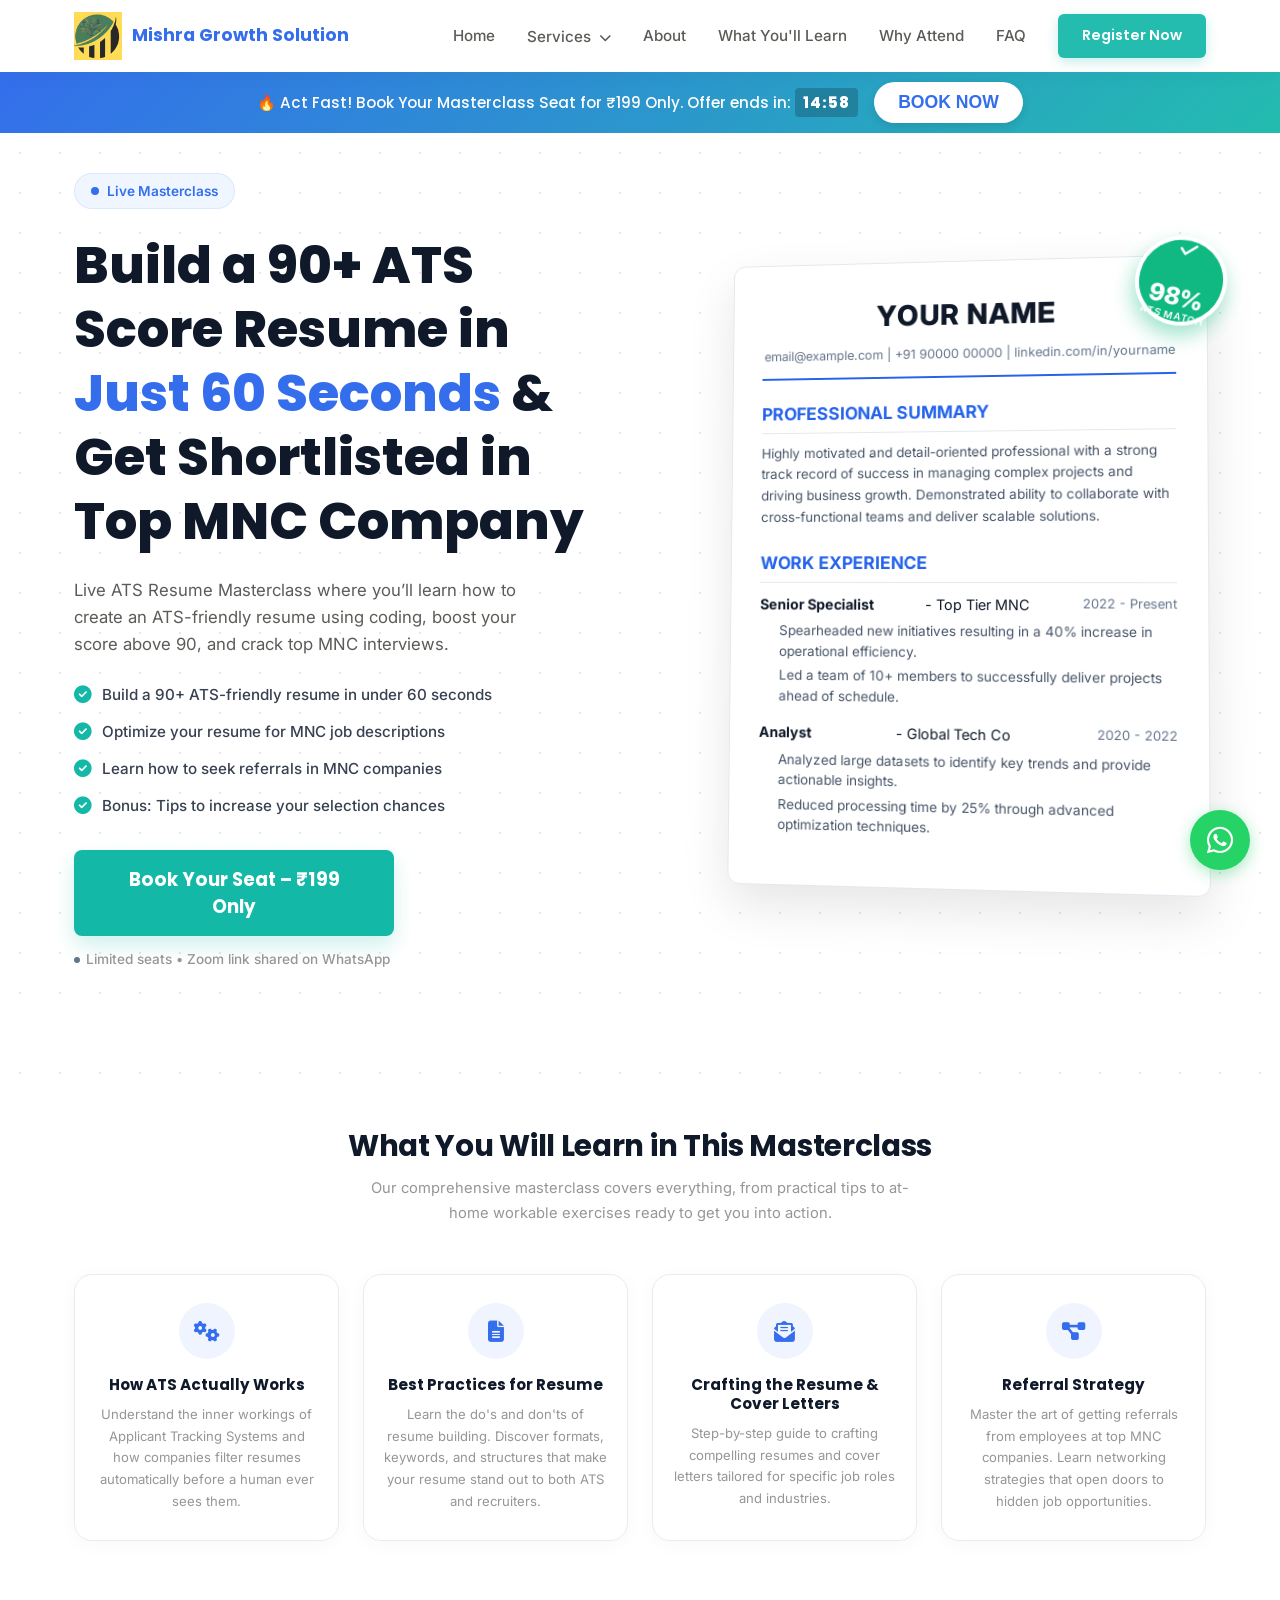
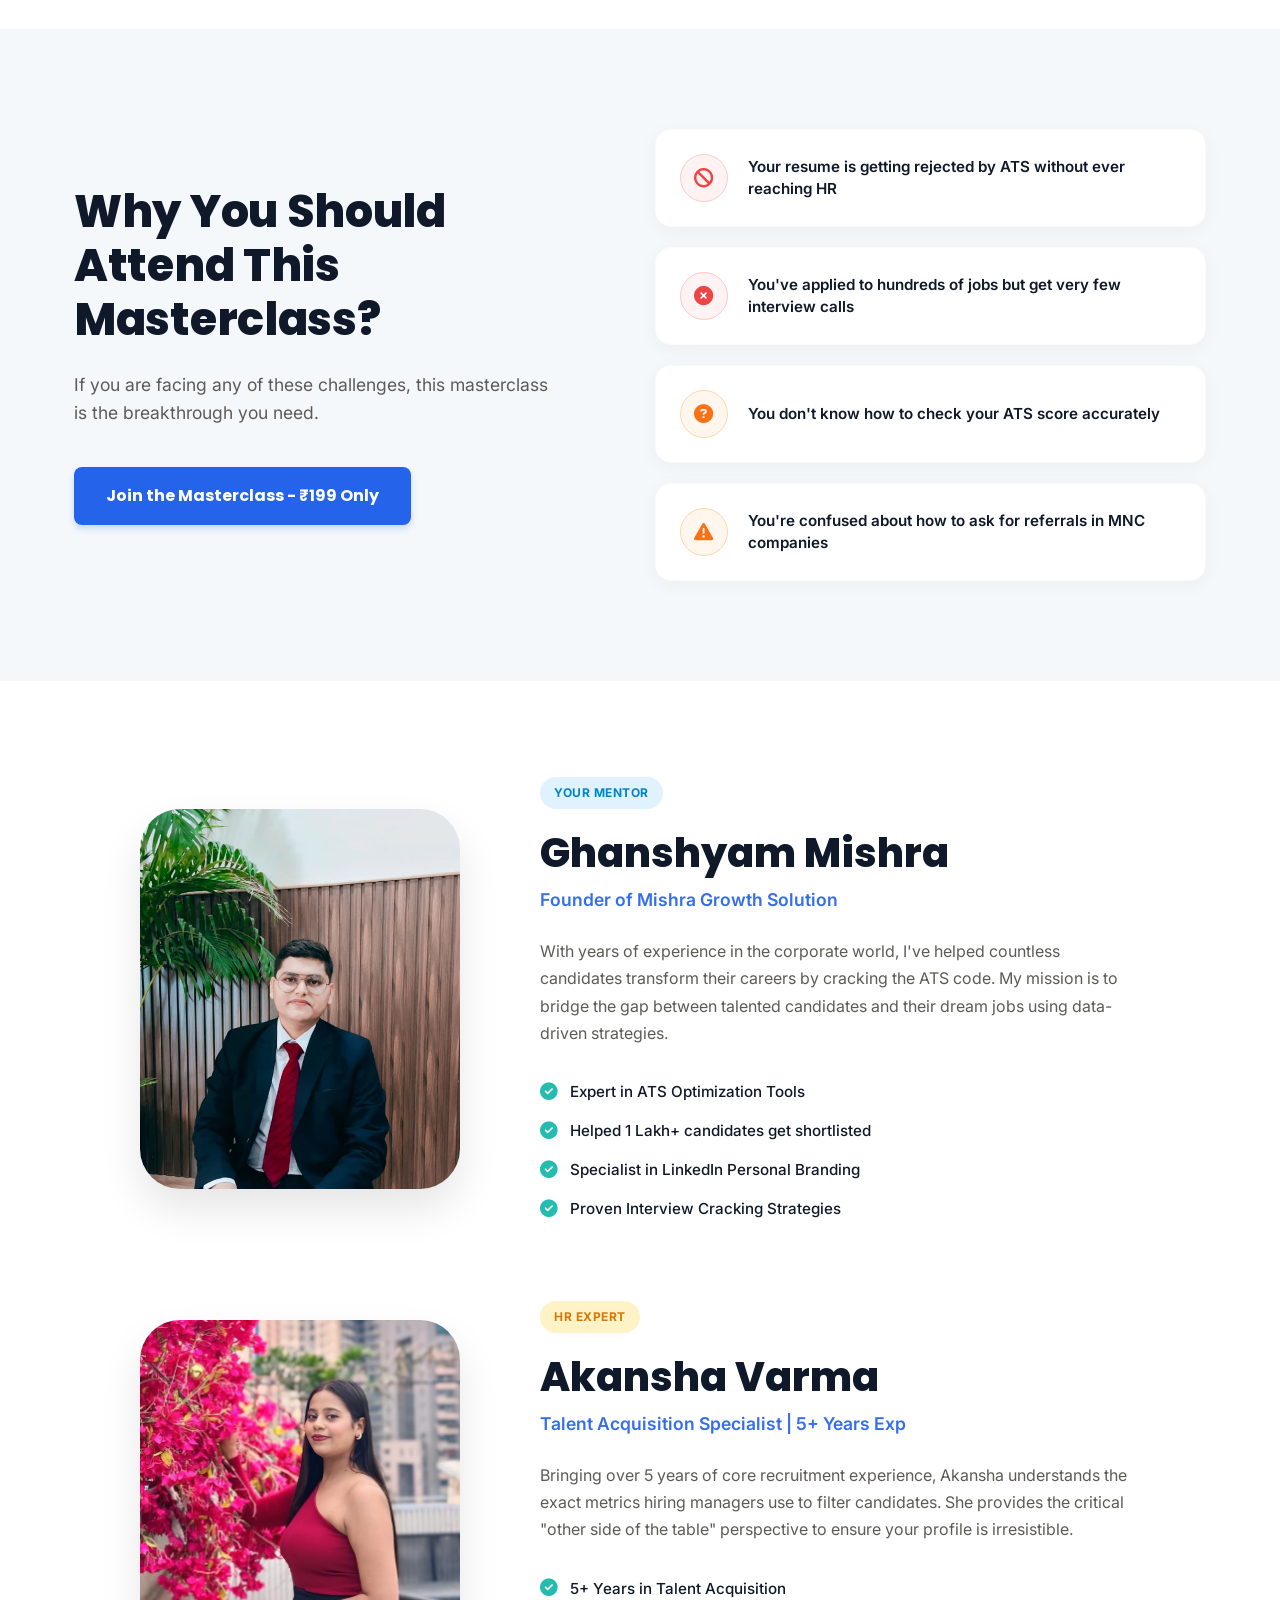
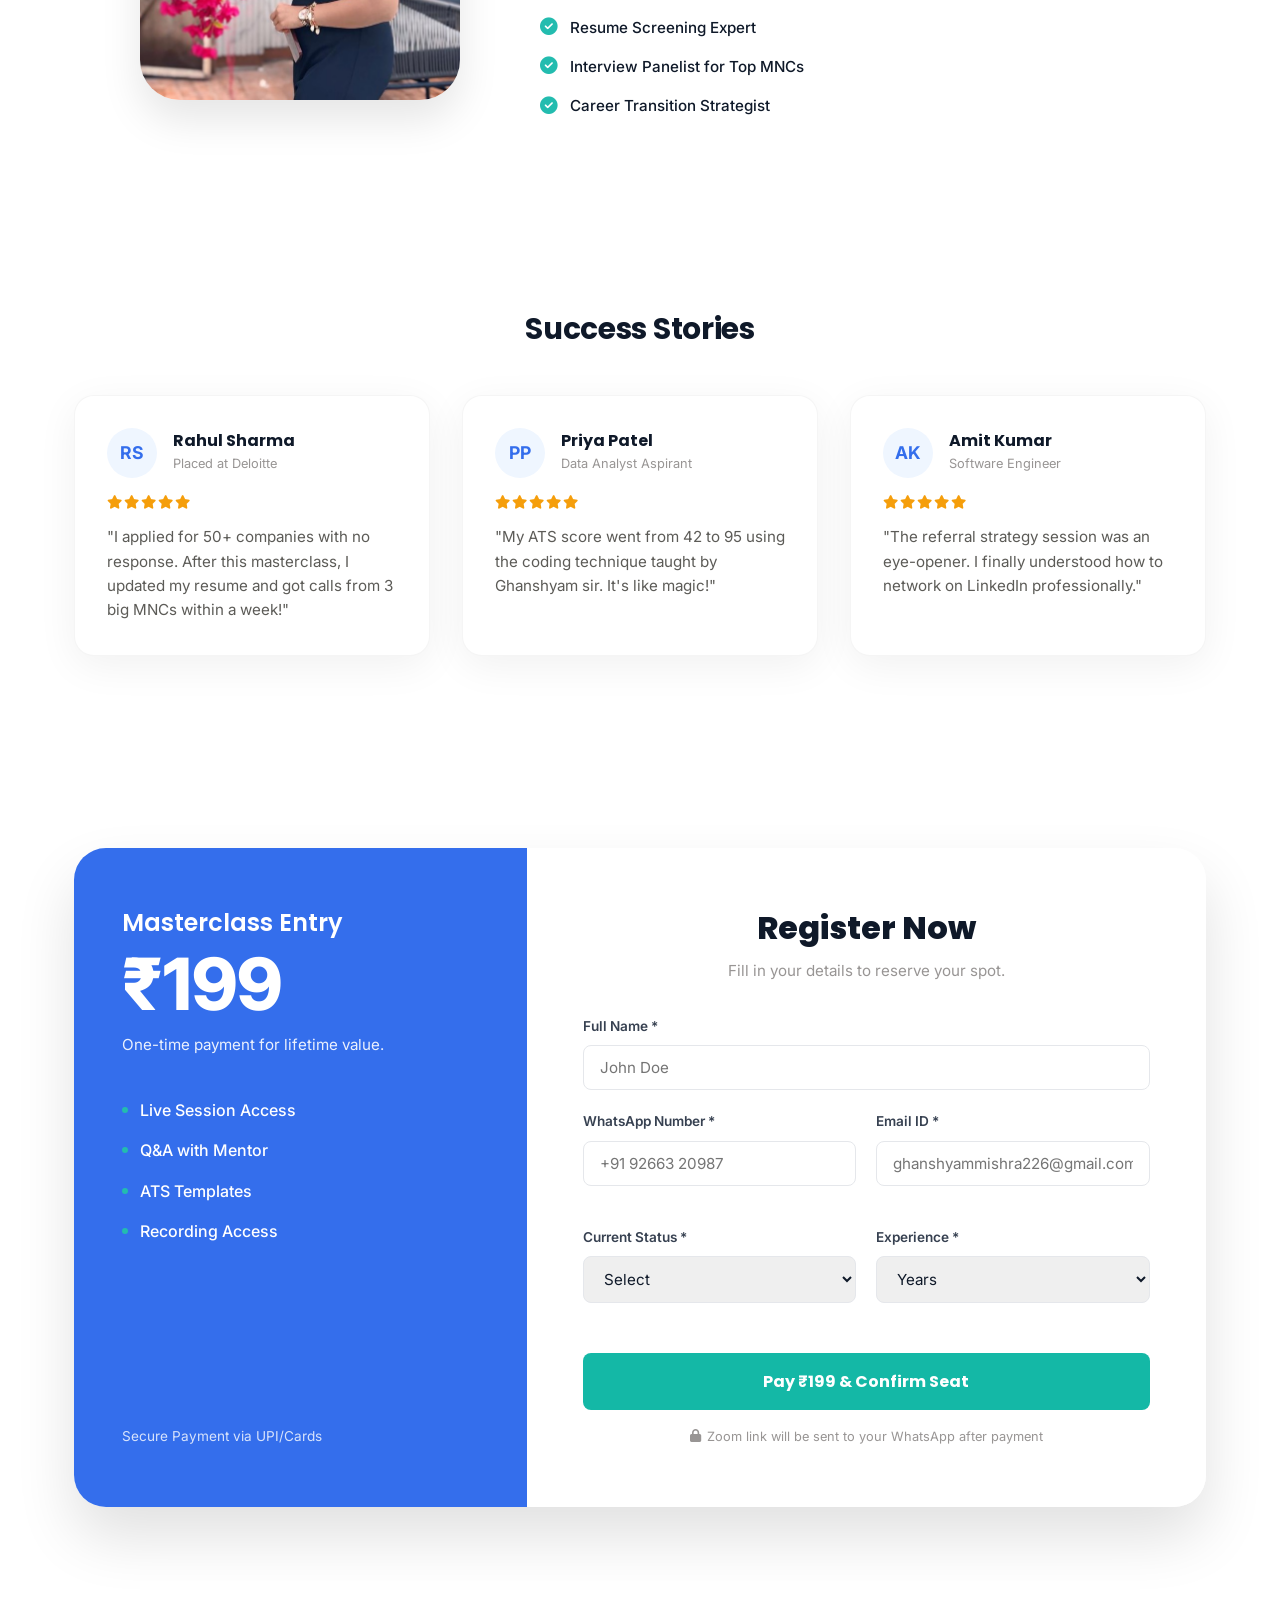
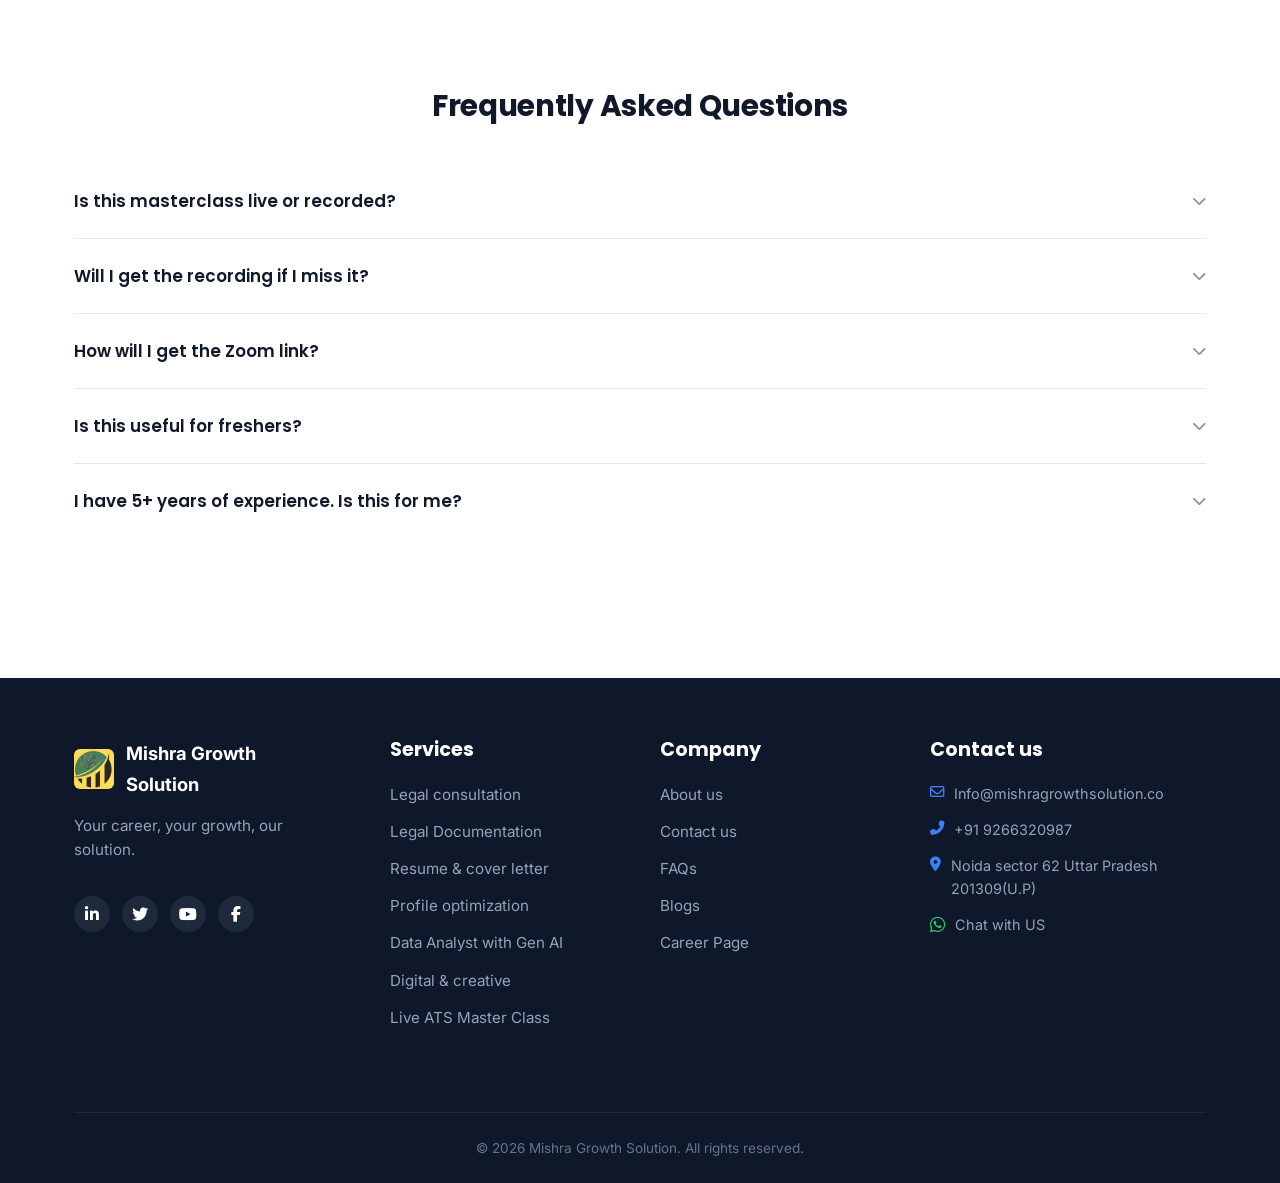
==== commit 5f72ad30: "Update footer, hero UI, and add resume samples" ====
--- a/index.html
+++ b/index.html
@@ -51,7 +51,7 @@
     <div class="promo-banner" id="promoBanner">
         <div class="container promo-inner">
             <span class="promo-text">🔥 Act Fast! Book Your Masterclass Seat for ₹199 Only. Offer ends in: <span id="promoTimer" class="promo-timer">15:00</span></span>
-            <a href="index.html#pricing" class="btn-promo">Book Now</a>
+            <button class="btn-promo open-popup-btn" style="padding: 10px 24px; font-size: 1.1rem; font-weight: bold; cursor: pointer; border: none; text-transform: uppercase;">Book Now</button>
         </div>
     </div>
 
@@ -72,37 +72,45 @@
                     <li><i class="fas fa-check-circle"></i> Bonus: Tips to increase your selection chances</li>
                 </ul>
 
-                <a href="#pricing" class="btn-hero-cta">Book Your Seat – ₹199 Only</a>
+                <button class="btn-hero-cta open-popup-btn" style="cursor: pointer; border: none; font-size: 1.15rem;">Book Your Seat – ₹199 Only</button>
                 <p class="hero-seats-text">Limited seats • Zoom link shared on WhatsApp</p>
             </div>
             
             <div class="hero-right">
-                <!-- Large white container mimicking the screenshot -->
-                <div class="hero-right-card">
-                    <div class="hero-cards-stack">
-                        <!-- Card 1: ATS Score -->
-                        <div class="hero-card">
-                            <div class="card-icon-green"><i class="fas fa-trophy"></i></div>
-                            <div class="card-content">
-                                <h3>90+ ATS Score</h3>
-                                <p>Guaranteed optimization for parsing algorithms</p>
-                            </div>
-                        </div>
-                        <!-- Card 2: 60 Seconds -->
-                        <div class="hero-card">
-                            <div class="card-icon-blue"><i class="fas fa-clock"></i></div>
-                            <div class="card-content">
-                                <h3>60 Seconds</h3>
-                                <p>Generate tailored resumes instantly with code</p>
-                            </div>
-                        </div>
-                        <!-- Card 3: 1 Lakh+ Students -->
-                        <div class="hero-card hero-card-blue">
-                            <div class="card-content-center">
-                                <h3>1 Lakh+</h3>
-                                <p>Students Shortlisted in MNCs</p>
-                            </div>
-                        </div>
+                <div class="ats-resume-mockup">
+                    <div class="ats-header">
+                        <div class="ats-name">Your Name</div>
+                        <div class="ats-contact">email@example.com | +91 90000 00000 | linkedin.com/in/yourname</div>
+                    </div>
+                    <div class="ats-section">
+                        <div class="ats-title">Professional Summary</div>
+                        <div class="ats-text">Highly motivated and detail-oriented professional with a strong track record of success in managing complex projects and driving business growth. Demonstrated ability to collaborate with cross-functional teams and deliver scalable solutions.</div>
+                    </div>
+                    <div class="ats-section">
+                        <div class="ats-title">Work Experience</div>
+                        <div class="ats-item">
+                            <div class="ats-item-header">
+                                <strong>Senior Specialist</strong> - Top Tier MNC
+                                <span>2022 - Present</span>
+                            </div>
+                            <ul class="ats-bullets">
+                                <li>Spearheaded new initiatives resulting in a 40% increase in operational efficiency.</li>
+                                <li>Led a team of 10+ members to successfully deliver projects ahead of schedule.</li>
+                            </ul>
+                        </div>
+                        <div class="ats-item">
+                            <div class="ats-item-header">
+                                <strong>Analyst</strong> - Global Tech Co
+                                <span>2020 - 2022</span>
+                            </div>
+                            <ul class="ats-bullets">
+                                <li>Analyzed large datasets to identify key trends and provide actionable insights.</li>
+                                <li>Reduced processing time by 25% through advanced optimization techniques.</li>
+                            </ul>
+                        </div>
+                    </div>
+                    <div class="ats-stamp">
+                        <div class="stamp-circle"><i class="fas fa-check"></i><br>98%<br><span>ATS MATCH</span></div>
                     </div>
                 </div>
             </div>
@@ -365,37 +373,60 @@
     <!-- FOOTER -->
     <footer class="footer">
         <div class="container">
-            <div class="footer-custom">
-                <div class="footer-brand">
-                    <div class="f-logo">
+            <div class="footer-grid-4">
+                <!-- 1. Brand & Socials -->
+                <div class="footer-col" style="padding-right: 20px;">
+                    <div class="f-logo" style="margin-bottom: 15px;">
                         <img src="logo.jpeg" alt="Logo" class="f-logo-img">
-                        <span>Mishra Growth Solution</span>
-                    </div>
-                    <p class="f-message">Helping candidates crack their dream jobs.</p>
-                </div>
-                <!-- Contact Right -->
-                <div class="footer-contact">
-                    <a href="mailto:ghanshyammishra226@gmail.com"><i class="far fa-envelope"></i> ghanshyammishra226@gmail.com</a>
-                    <a href="tel:+919266320987"><i class="fas fa-phone-alt"></i> +91 92663 20987</a>
+                        <span style="font-size: 1.15rem; font-weight: 700; color: #fff;">Mishra Growth Solution</span>
+                    </div>
+                    <p class="f-subtext" style="color: #94A3B8; margin-bottom: 25px; line-height: 1.6; font-size: 0.95rem;">Your career, your growth, our solution.</p>
                     <div class="f-socials">
-                        <a href="#" aria-label="LinkedIn"><i class="fab fa-linkedin-in"></i></a>
-                        <a href="#" aria-label="Instagram"><i class="fab fa-instagram"></i></a>
-                        <a href="#" aria-label="YouTube"><i class="fab fa-youtube"></i></a>
-                        <a href="#" aria-label="Facebook"><i class="fab fa-facebook-f"></i></a>
-                    </div>
-                </div>
-            </div>
-            
-            <!-- Address & Map -->
-            <div class="footer-address">
-                <div class="address-details">
-                    <h4>Mishra Growth Solution</h4>
-                    <p><i class="fas fa-map-marker-alt"></i> Corporate Office</p>
-                    <p>Phase 2, Industrial Area, Sector 62, Noida, Uttar Pradesh 201309</p>
-                </div>
-                <!-- Default embedded map (placeholder for generalized India presence or specific HQ if known) -->
-                <div class="address-map">
-                    <iframe src="https://www.google.com/maps/embed?pb=!1m18!1m12!1m3!1d3502.1678120465243!2d77.3629555!3d28.6247366!2m3!1f0!2f0!3f0!3m2!1i1024!2i768!4f13.1!3m3!1m2!1s0x390ce55572aaeb81%3A0x6b4be9e4b706c9b5!2sSector%2062%2C%20Noida%2C%20Uttar%20Pradesh!5e0!3m2!1sen!2sin!4v1700000000000!5m2!1sen!2sin" width="100%" height="200" style="border:0;" allowfullscreen="" loading="lazy" referrerpolicy="no-referrer-when-downgrade"></iframe>
+                        <a href="https://www.linkedin.com/company/108747952/admin/dashboard/" target="_blank" aria-label="LinkedIn"><i class="fab fa-linkedin-in"></i></a>
+                        <a href="https://x.com/GrowthMishra" target="_blank" aria-label="X (Twitter)"><i class="fab fa-twitter"></i></a>
+                        <a href="https://youtube.com/@ghanshyammishra6557?si=NMRRGhdkDLKaPA-m" target="_blank" aria-label="YouTube"><i class="fab fa-youtube"></i></a>
+                        <a href="https://www.facebook.com/share/14TzW4TWqx8/" target="_blank" aria-label="Facebook"><i class="fab fa-facebook-f"></i></a>
+                    </div>
+                </div>
+
+                <!-- 2. Services -->
+                <div class="footer-col">
+                    <h4 class="footer-heading" style="color: #fff; font-size: 1.2rem; margin-bottom: 20px;">Services</h4>
+                    <ul class="footer-links" style="list-style: none; padding: 0; display: flex; flex-direction: column; gap: 12px;">
+                        <li><a href="consultation-services.html" style="color: #94A3B8; text-decoration: none; font-size: 0.95rem; display: block;">Legal consultation</a></li>
+                        <li><a href="documentation-services.html" style="color: #94A3B8; text-decoration: none; font-size: 0.95rem; display: block;">Legal Documentation</a></li>
+                        <li><a href="professional-resume.html" style="color: #94A3B8; text-decoration: none; font-size: 0.95rem; display: block;">Resume & cover letter</a></li>
+                        <li><a href="profile-optimization.html" style="color: #94A3B8; text-decoration: none; font-size: 0.95rem; display: block;">Profile optimization</a></li>
+                        <li><a href="data-analyst-skills.html" style="color: #94A3B8; text-decoration: none; font-size: 0.95rem; display: block;">Data Analyst with Gen AI</a></li>
+                        <li><a href="digital-creative-services.html" style="color: #94A3B8; text-decoration: none; font-size: 0.95rem; display: block;">Digital & creative</a></li>
+                        <li><a href="live-ats-masterclass.html" style="color: #94A3B8; text-decoration: none; font-size: 0.95rem; display: block;">Live ATS Master Class</a></li>
+                    </ul>
+                </div>
+
+                <!-- 3. Company -->
+                <div class="footer-col">
+                    <h4 class="footer-heading" style="color: #fff; font-size: 1.2rem; margin-bottom: 20px;">Company</h4>
+                    <ul class="footer-links" style="list-style: none; padding: 0; display: flex; flex-direction: column; gap: 12px;">
+                        <li><a href="about.html" style="color: #94A3B8; text-decoration: none; font-size: 0.95rem; display: block;">About us</a></li>
+                        <li><a href="index.html#contact" style="color: #94A3B8; text-decoration: none; font-size: 0.95rem; display: block;">Contact us</a></li>
+                        <li><a href="index.html#faq" style="color: #94A3B8; text-decoration: none; font-size: 0.95rem; display: block;">FAQs</a></li>
+                        <li><a href="index.html#blogs" style="color: #94A3B8; text-decoration: none; font-size: 0.95rem; display: block;">Blogs</a></li>
+                        <li><a href="index.html#career" style="color: #94A3B8; text-decoration: none; font-size: 0.95rem; display: block;">Career Page</a></li>
+                    </ul>
+                </div>
+
+                <!-- 4. Contact us & Map -->
+                <div class="footer-col">
+                    <h4 class="footer-heading" style="color: #fff; font-size: 1.2rem; margin-bottom: 20px;">Contact us</h4>
+                    <ul class="footer-contact-list" style="list-style: none; padding: 0; display: flex; flex-direction: column; gap: 12px; margin-bottom: 15px;">
+                        <li style="color: #94A3B8; font-size: 0.9rem; display: flex; gap: 10px;"><i class="far fa-envelope" style="color: #3B82F6; margin-top: 3px;"></i> Info@mishragrowthsolution.co</li>
+                        <li style="color: #94A3B8; font-size: 0.9rem; display: flex; gap: 10px;"><i class="fas fa-phone-alt" style="color: #3B82F6; margin-top: 3px;"></i> +91 9266320987</li>
+                        <li style="color: #94A3B8; font-size: 0.9rem; display: flex; gap: 10px;"><i class="fas fa-map-marker-alt" style="color: #3B82F6; margin-top: 3px;"></i> Noida sector 62 Uttar Pradesh 201309(U.P)</li>
+                        <li><a href="https://wa.me/919266320987" style="color: #94A3B8; text-decoration: none; font-size: 0.9rem; display: flex; gap: 10px; align-items: center;"><i class="fab fa-whatsapp" style="color: #25D366; font-size: 1.1rem;"></i> Chat with US</a></li>
+                    </ul>
+                    <div class="footer-map-small" style="width: 100%; border-radius: 8px; overflow: hidden; height: 100px;">
+                        <iframe src="https://www.google.com/maps/embed?pb=!1m18!1m12!1m3!1d3502.1678120465243!2d77.3629555!3d28.6247366!2m3!1f0!2f0!3f0!3m2!1i1024!2i768!4f13.1!3m3!1m2!1s0x390ce55572aaeb81%3A0x6b4be9e4b706c9b5!2sSector%2062%2C%20Noida%2C%20Uttar%20Pradesh!5e0!3m2!1sen!2sin!4v1700000000000!5m2!1sen!2sin" width="100%" height="100" style="border:0;" allowfullscreen="" loading="lazy" referrerpolicy="no-referrer-when-downgrade"></iframe>
+                    </div>
                 </div>
             </div>
 
@@ -410,6 +441,70 @@
         <i class="fab fa-whatsapp"></i>
     </a>
 
+    <!-- Lead Generation Popup -->
+    <div class="lead-popup-overlay" id="leadPopup">
+        <div class="lead-popup-box">
+            <button class="lead-popup-close" id="closeLeadPopup" aria-label="Close">&times;</button>
+            <div class="lead-popup-content">
+                <div class="lead-popup-left">
+                    <div class="pl-badge">Masterclass Entry</div>
+                    <h2>₹199</h2>
+                    <p class="pl-sub">One-time payment for lifetime value.</p>
+                    <ul class="pl-list">
+                        <li><i class="fas fa-check"></i> Live Session Access</li>
+                        <li><i class="fas fa-check"></i> Q&A with Mentor</li>
+                        <li><i class="fas fa-check"></i> ATS Templates</li>
+                        <li><i class="fas fa-check"></i> Recording Access</li>
+                    </ul>
+                    <div class="pl-secure">Secure Payment via UPI/Cards</div>
+                </div>
+                <div class="lead-popup-right">
+                    <h3>Register Now</h3>
+                    <p>Fill in your details to reserve your spot.</p>
+                    <form id="popupRegisterForm">
+                        <div class="form-group">
+                            <label>Full Name *</label>
+                            <input type="text" placeholder="John Doe" required>
+                        </div>
+                        <div class="form-row">
+                            <div class="form-group">
+                                <label>WhatsApp Number *</label>
+                                <input type="tel" placeholder="+91 92663 20987" required>
+                            </div>
+                            <div class="form-group">
+                                <label>Email ID *</label>
+                                <input type="email" placeholder="example@gmail.com" required>
+                            </div>
+                        </div>
+                        <div class="form-row">
+                            <div class="form-group">
+                                <label>Current Status *</label>
+                                <select required>
+                                    <option value="" disabled selected>Select</option>
+                                    <option>Student</option>
+                                    <option>Working Professional</option>
+                                    <option>Job Seeker</option>
+                                </select>
+                            </div>
+                            <div class="form-group">
+                                <label>Experience *</label>
+                                <select required>
+                                    <option value="" disabled selected>Years</option>
+                                    <option>Fresher</option>
+                                    <option>1-3 Years</option>
+                                    <option>3-5 Years</option>
+                                    <option>5+ Years</option>
+                                </select>
+                            </div>
+                        </div>
+                        <button type="submit" class="btn-pay-now">Pay ₹199 & Confirm Seat</button>
+                        <p class="form-note" style="text-align:center; font-size:0.8rem; margin-top:10px; color:#64748B;"><i class="fas fa-lock"></i> Zoom link will be sent to your WhatsApp</p>
+                    </form>
+                </div>
+            </div>
+        </div>
+    </div>
+
     <script src="script.js"></script>
 </body>
 </html>
--- a/styles.css
+++ b/styles.css
@@ -226,60 +226,35 @@
     background: #64748B; border-radius: 50%;
 }
 
-/* Hero Right Card Container */
+/* Hero Right Container - ATS Mockup */
 .hero-right { display: flex; justify-content: center; }
-.hero-right-card {
-    background: rgba(255, 255, 255, 0.8);
-    backdrop-filter: blur(10px);
-    border: 1px solid #fff;
-    border-radius: 24px;
-    padding: 32px;
-    box-shadow: 0 20px 60px rgba(0,0,0,0.08); /* Soft large shadow */
-    width: 100%; max-width: 480px;
-}
-
-.hero-cards-stack {
-    display: flex; flex-direction: column; gap: 24px; width: 100%;
-}
-.hero-card {
-    display: flex; align-items: center; gap: 20px;
-    background: #fff; border-radius: 16px;
-    padding: 24px; box-shadow: 0 4px 15px rgba(0,0,0,0.03); /* Lighter shadow inside */
-    border: 1px solid rgba(0,0,0,0.03);
-    transition: transform 0.3s ease; opacity: 1; visibility: visible; /* Force visible */
-}
-.hero-card:hover { transform: translateY(-5px); }
-
-/* 3rd Blue Card Styling */
-.hero-card-blue {
-    display: block; text-align: center;
-    background: #EFF6FF; border: 1px solid rgba(52, 110, 236, 0.15);
-}
-.card-content-center h3 {
-    font-size: 2.2rem; font-weight: 800; color: var(--primary);
-    margin-bottom: 4px; line-height: 1.2;
-}
-.card-content-center p {
-    font-size: 0.95rem; color: var(--text-muted); font-weight: 500;
-}
-
-.card-icon-green, .card-icon-blue {
-    width: 56px; height: 56px; border-radius: 50%;
-    display: flex; align-items: center; justify-content: center;
-    flex-shrink: 0; font-size: 1.4rem;
-}
-.card-icon-green {
-    background: rgba(34, 197, 94, 0.1); color: #16a34a;
-}
-.card-icon-blue {
-    background: rgba(59, 130, 246, 0.1); color: var(--primary);
-}
-.card-content h3 {
-    font-size: 1.1rem; font-weight: 700; margin-bottom: 4px; color: var(--text-main);
-}
-.card-content p {
-    font-size: 0.85rem; color: var(--text-light); line-height: 1.4; margin: 0;
-}
+.ats-resume-mockup {
+    background: #fff; width: 100%; max-width: 480px; border-radius: 12px;
+    padding: 30px; box-shadow: 0 20px 50px rgba(0,0,0,0.1);
+    position: relative; border: 1px solid #E2E8F0;
+    font-family: 'Inter', sans-serif; color: #334155;
+    transform: perspective(1000px) rotateY(-5deg) rotateX(2deg);
+    transition: transform 0.5s ease;
+}
+.ats-resume-mockup:hover {
+    transform: perspective(1000px) rotateY(0deg) rotateX(0deg) translateY(-10px);
+    box-shadow: 0 30px 60px rgba(0,0,0,0.15);
+}
+.ats-header { border-bottom: 2px solid #2563EB; padding-bottom: 12px; margin-bottom: 20px; text-align: center; }
+.ats-name { font-size: 1.8rem; font-weight: 800; color: #0F1929; margin-bottom: 5px; text-transform: uppercase; letter-spacing: 1px; }
+.ats-contact { font-size: 0.8rem; color: #64748B; }
+.ats-section { margin-bottom: 20px; text-align: left; }
+.ats-title { font-size: 1.1rem; font-weight: 700; color: #2563EB; margin-bottom: 10px; text-transform: uppercase; border-bottom: 1px solid #E2E8F0; padding-bottom: 5px; }
+.ats-text { font-size: 0.85rem; line-height: 1.6; color: #475569; margin: 0; padding: 0;}
+.ats-item { margin-bottom: 15px; }
+.ats-item-header { display: flex; justify-content: space-between; font-size: 0.9rem; margin-bottom: 5px; color: #0F1929; }
+.ats-item-header span { color: #64748B; font-size: 0.8rem; }
+.ats-bullets { font-size: 0.85rem; padding-left: 20px; color: #475569; line-height: 1.5; margin: 0; }
+.ats-bullets li { margin-bottom: 4px; justify-content: flex-start; }
+.ats-stamp { position: absolute; top: -20px; right: -20px; z-index: 10; transform: rotate(15deg); }
+.stamp-circle { background: #10B981; color: #fff; width: 90px; height: 90px; border-radius: 50%; display: flex; flex-direction: column; align-items: center; justify-content: center; font-weight: 800; font-size: 1.5rem; box-shadow: 0 10px 20px rgba(16, 185, 129, 0.4); line-height: 1.1; border: 4px solid #fff; }
+.stamp-circle i { font-size: 1.2rem; }
+.stamp-circle span { font-size: 0.6rem; font-weight: 600; letter-spacing: 1px; }
 
 /* ====== SECTION TITLES ====== */
 .sec-title {
@@ -568,28 +543,18 @@
 
 /* ====== FOOTER ====== */
 .footer {
-    background: #0F172A; padding: 60px 0 0;
+    background: #0F172A; padding: 0;
     border-top: none; color: #94A3B8;
 }
-.footer-custom {
-    display: flex; justify-content: space-between; align-items: flex-start;
-    padding-bottom: 60px; border-bottom: 1px solid #1E293B;
-}
-.f-logo {
-    display: flex; align-items: center; gap: 12px; margin-bottom: 16px;
-}
-.f-logo-img { width: 40px; height: auto; }
-.f-logo span {
-    color: #fff; font-size: 1.2rem; font-weight: 700; font-family: var(--font-heading);
-}
-.f-message { font-size: 0.95rem; max-width: 300px; }
-.footer-contact {
-    display: flex; flex-direction: column; align-items: flex-end; gap: 12px;
-}
-.footer-contact a {
-    color: #CBD5E1; font-size: 0.9rem; display: flex; align-items: center; gap: 10px;
-}
-.footer-contact a:hover { color: #fff; }
+.footer-grid-4 {
+    display: grid; grid-template-columns: 1.2fr 1fr 1fr 1.2fr; gap: 40px; 
+    padding: 60px 0; border-bottom: 1px solid #1E293B;
+}
+
+.footer-col { display: flex; flex-direction: column; }
+.f-logo { display: flex; align-items: center; gap: 12px; }
+.f-logo-img { width: 40px; height: auto; border-radius: 6px; }
+
 .f-socials { display: flex; gap: 12px; margin-top: 8px; }
 .f-socials a {
     width: 36px; height: 36px; border-radius: 50%; background: #1E293B;
@@ -598,15 +563,9 @@
 }
 .f-socials a:hover { background: var(--primary); transform: translateY(-2px); }
 
-/* Address & Map */
-.footer-address {
-    display: grid; grid-template-columns: 1fr 1fr; gap: 40px;
-    padding: 40px 0; border-bottom: 1px solid #1E293B;
-}
-.address-details h4 { color: #fff; font-size: 1.1rem; margin-bottom: 16px; font-weight: 600; }
-.address-details p { color: #94A3B8; font-size: 0.9rem; line-height: 1.6; margin-bottom: 12px; display: flex; align-items: flex-start; gap: 10px; }
-.address-details p i { color: var(--accent); margin-top: 4px; }
-.address-map { border-radius: 12px; overflow: hidden; }
+.footer-links a:hover { color: var(--accent) !important; padding-left: 5px; }
+
+.footer-contact-list li a:hover { color: #fff !important; }
 
 .footer-bottom {
     padding: 24px 0; text-align: center; font-size: 0.85rem; color: #64748B;
@@ -624,6 +583,51 @@
 }
 .whatsapp-float:hover { background-color: #128C7E; transform: scale(1.1); color: #fff; }
 
+/* ====== TIMED LEAD POPUP ====== */
+.lead-popup-overlay {
+    position: fixed; top: 0; left: 0; width: 100%; height: 100%;
+    background: rgba(15, 25, 41, 0.85); backdrop-filter: blur(5px);
+    z-index: 9999; display: flex; align-items: center; justify-content: center;
+    opacity: 0; visibility: hidden; transition: 0.4s ease;
+    padding: 20px;
+}
+.lead-popup-overlay.show { opacity: 1; visibility: visible; }
+
+.lead-popup-box {
+    background: #fff; width: 100%; max-width: 900px; border-radius: 20px;
+    position: relative; overflow: hidden; transform: translateY(40px);
+    transition: 0.5s ease; box-shadow: 0 20px 40px rgba(0,0,0,0.2);
+}
+.lead-popup-overlay.show .lead-popup-box { transform: translateY(0); }
+
+.lead-popup-close {
+    position: absolute; top: 15px; right: 15px; z-index: 10;
+    background: rgba(0,0,0,0.05); border: none; width: 36px; height: 36px;
+    border-radius: 50%; display: flex; align-items: center; justify-content: center;
+    font-size: 1.5rem; color: #475569; cursor: pointer; transition: 0.3s;
+}
+.lead-popup-close:hover { background: #fee2e2; color: #ef4444; }
+
+.lead-popup-content { display: flex; width: 100%; }
+
+.lead-popup-left {
+    background: var(--primary); padding: 50px 40px; color: #fff;
+    width: 45%; display: flex; flex-direction: column; justify-content: center;
+}
+.pl-badge { background: rgba(255,255,255,0.2); padding: 6px 14px; border-radius: 50px; font-size: 0.85rem; font-weight: 600; display: inline-block; margin-bottom: 20px; width: fit-content;}
+.lead-popup-left h2 { font-size: 3.5rem; margin-bottom: 15px; color:#fff;}
+.pl-sub { font-size: 1.1rem; color: #e2e8f0; margin-bottom: 40px; line-height: 1.6; }
+.pl-list { display:flex; flex-direction: column; gap: 15px; font-size: 1.05rem; }
+.pl-list li i { color: #fff; margin-right: 12px; }
+.pl-secure { margin-top: auto; padding-top: 40px; font-size: 0.9rem; color: #cbd5e1; }
+
+.lead-popup-right {
+    padding: 50px 40px; width: 55%; background: #fff;
+}
+.lead-popup-right h3 { font-size: 2rem; color: #0f1929; margin-bottom: 10px; }
+.lead-popup-right p { color: #64748B; margin-bottom: 30px; font-size: 1rem; }
+
+
 /* ====== SERVICES RESPONSIVE GRIDS ====== */
 .services-grid-2 { display: grid; grid-template-columns: repeat(2, 1fr); gap: 40px; margin-bottom: 80px; }
 .services-grid-3 { display: grid; grid-template-columns: repeat(3, 1fr); gap: 30px; }
@@ -632,6 +636,14 @@
 
 /* ====== RESPONSIVE ====== */
 @media (max-width: 1024px) {
+    .lead-popup-content { flex-direction: column; }
+    .lead-popup-left, .lead-popup-right { width: 100%; padding: 40px 30px; }
+    .lead-popup-left { padding: 30px 40px; }
+    .lead-popup-left h2 { font-size: 2.8rem; margin-bottom: 10px; }
+    .pl-sub { margin-bottom: 25px; }
+    .pl-secure { padding-top: 20px; }
+    .lead-popup-box { max-height: 90vh; overflow-y: auto; }
+
     .hero-left h1 { font-size: 2.8rem; }
     .learn-cards { grid-template-columns: repeat(2, 1fr); }
     .stories-grid { grid-template-columns: repeat(2, 1fr); }
@@ -657,7 +669,9 @@
     .services-grid-2, .services-grid-3, .services-grid-4 { grid-template-columns: 1fr; gap: 24px; }
     .services-flex-2 { flex-direction: column; text-align: center; gap: 30px; padding: 30px; }
     .hero-grid { grid-template-columns: 1fr; gap: 40px; }
-    .footer-address { grid-template-columns: 1fr; gap: 30px; text-align: center; }
+    .footer-grid-4 { grid-template-columns: 1fr; gap: 30px; text-align: center; }
+    .footer-col { align-items: center; }
+    .footer-contact-list li { justify-content: center; }
 }
 
 @media (max-width: 768px) {
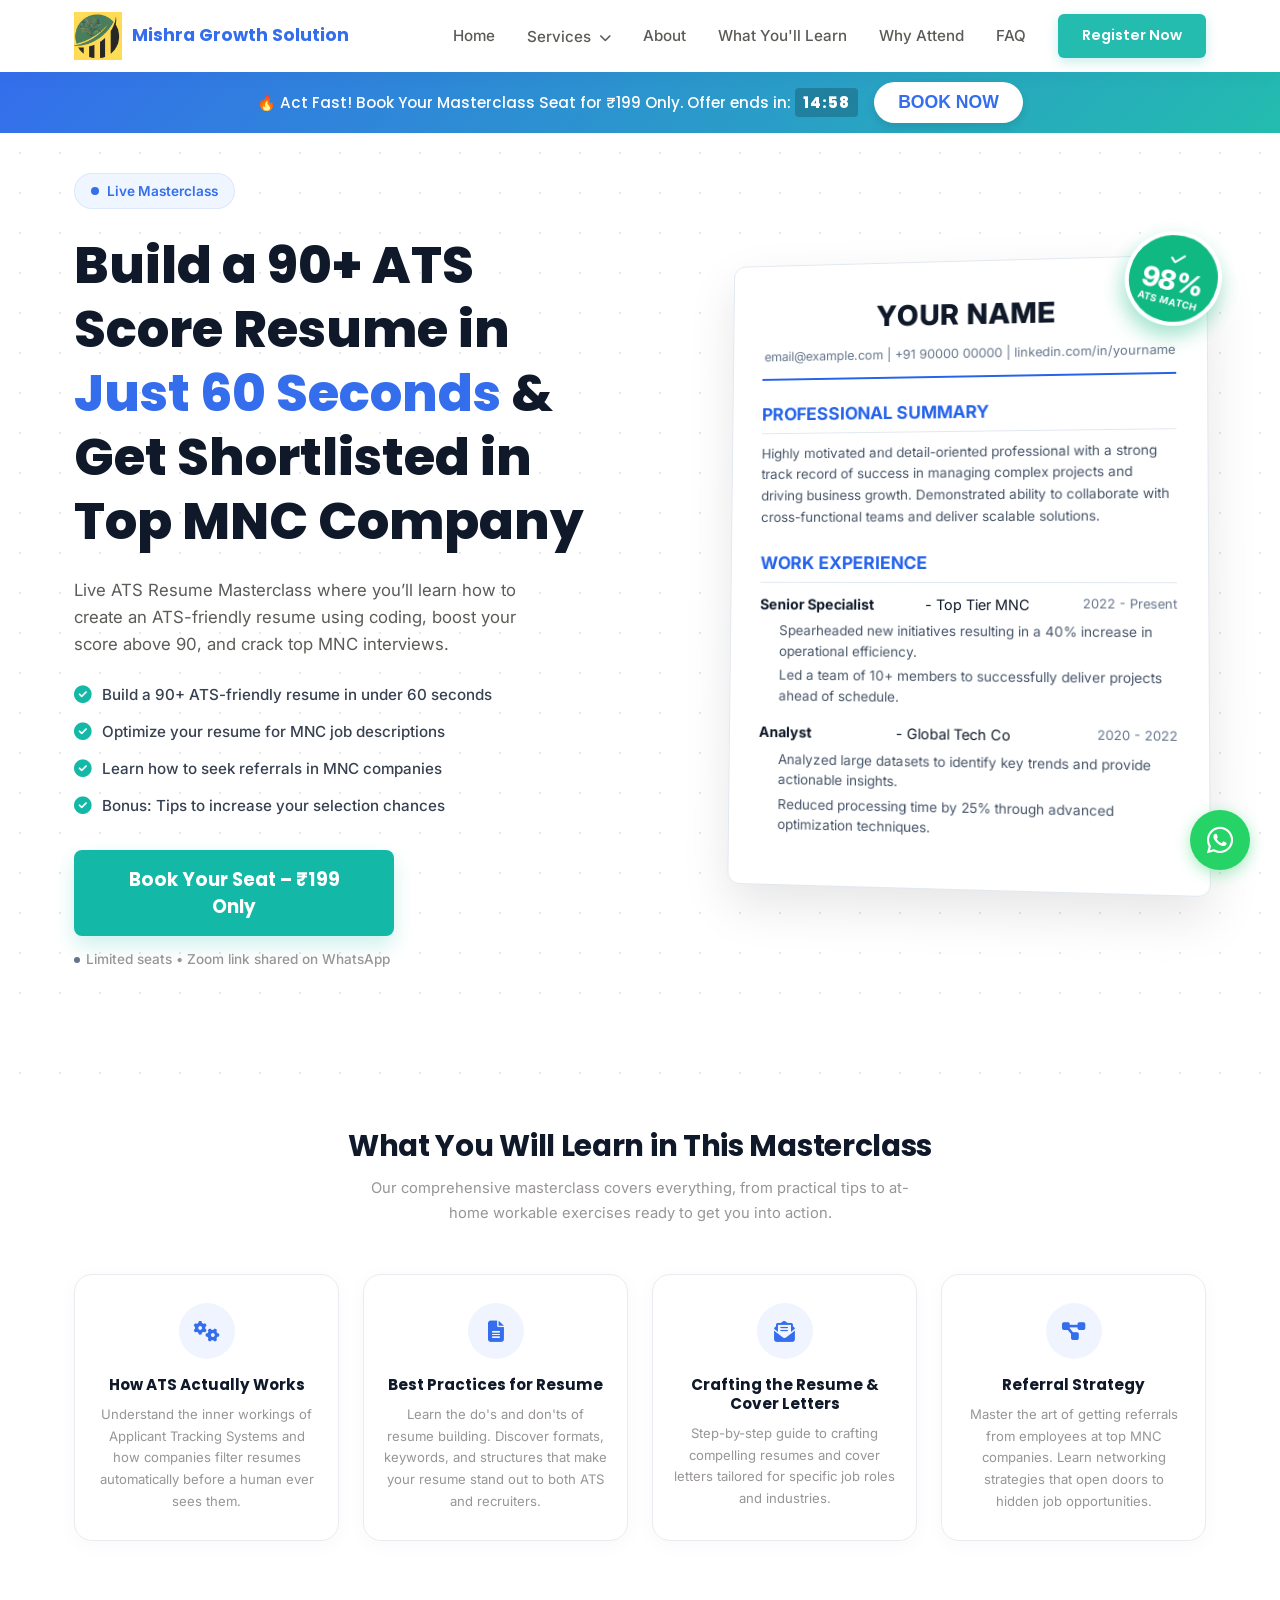
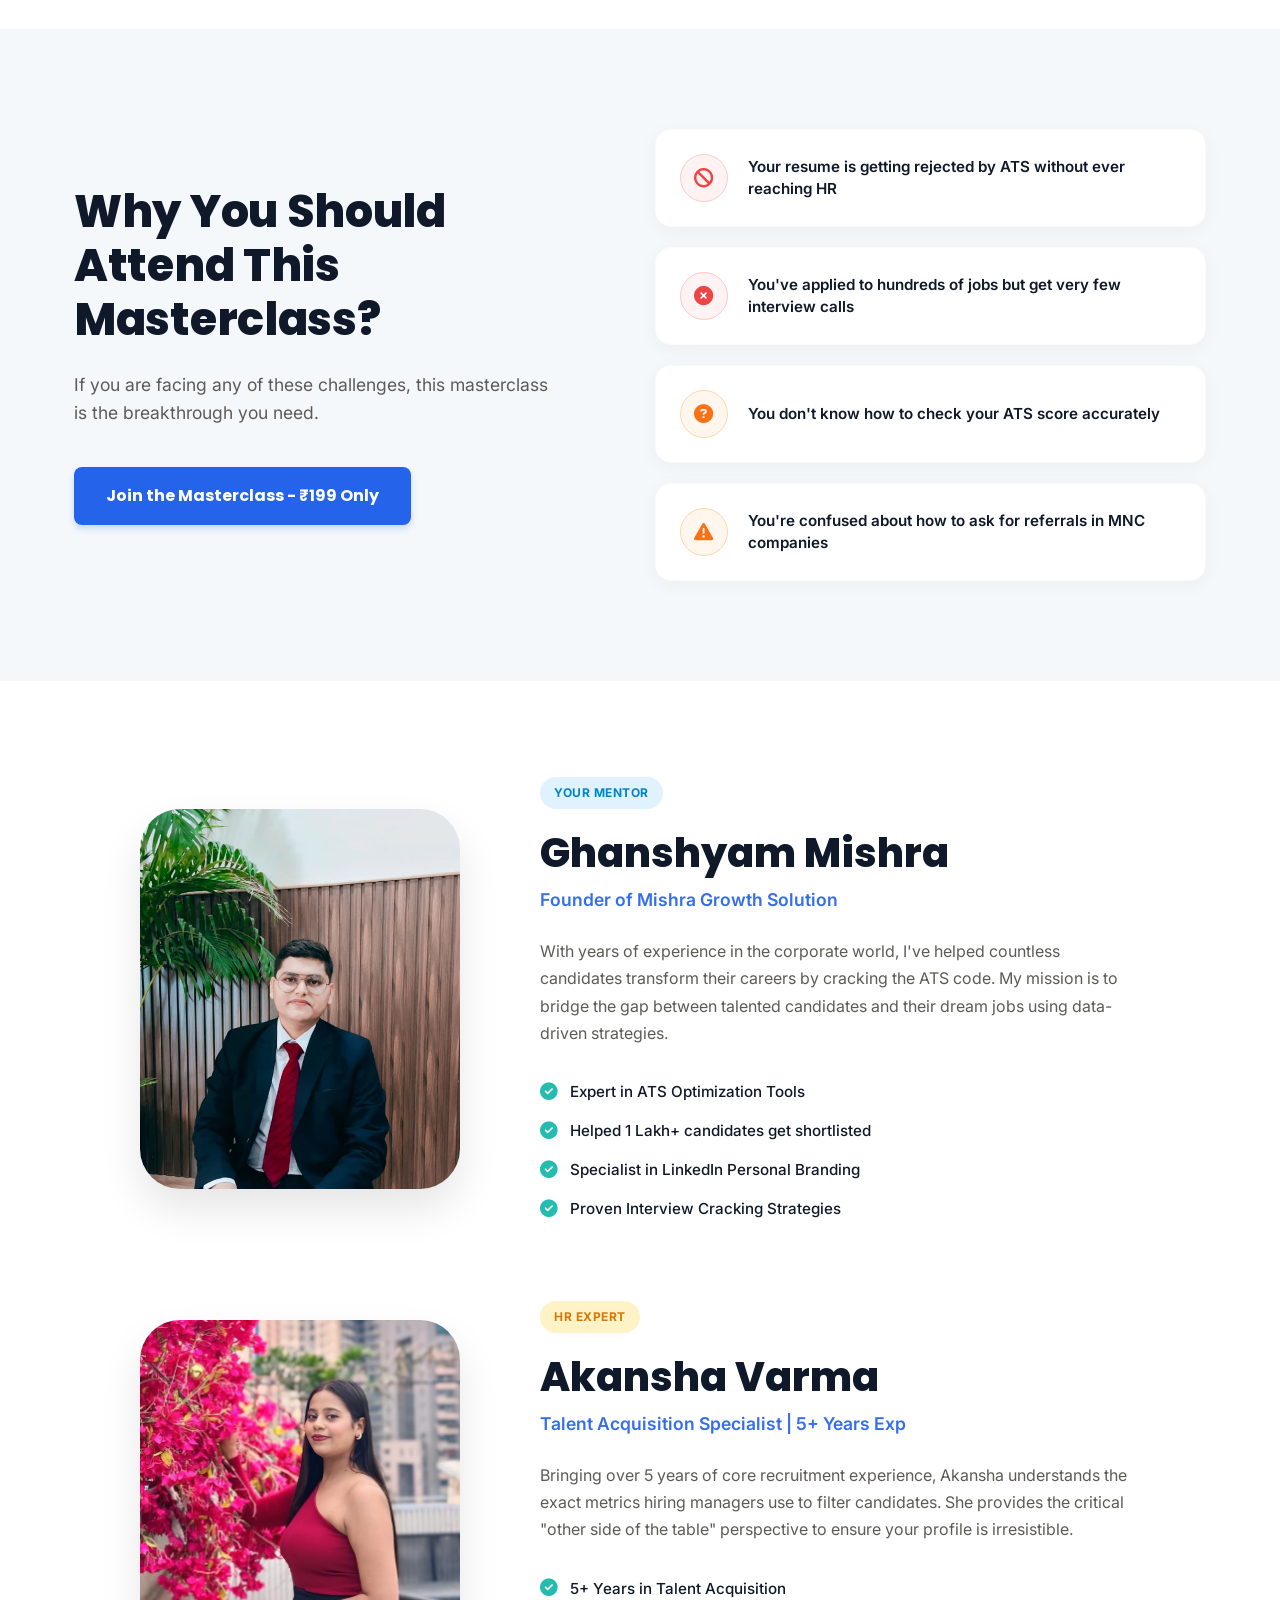
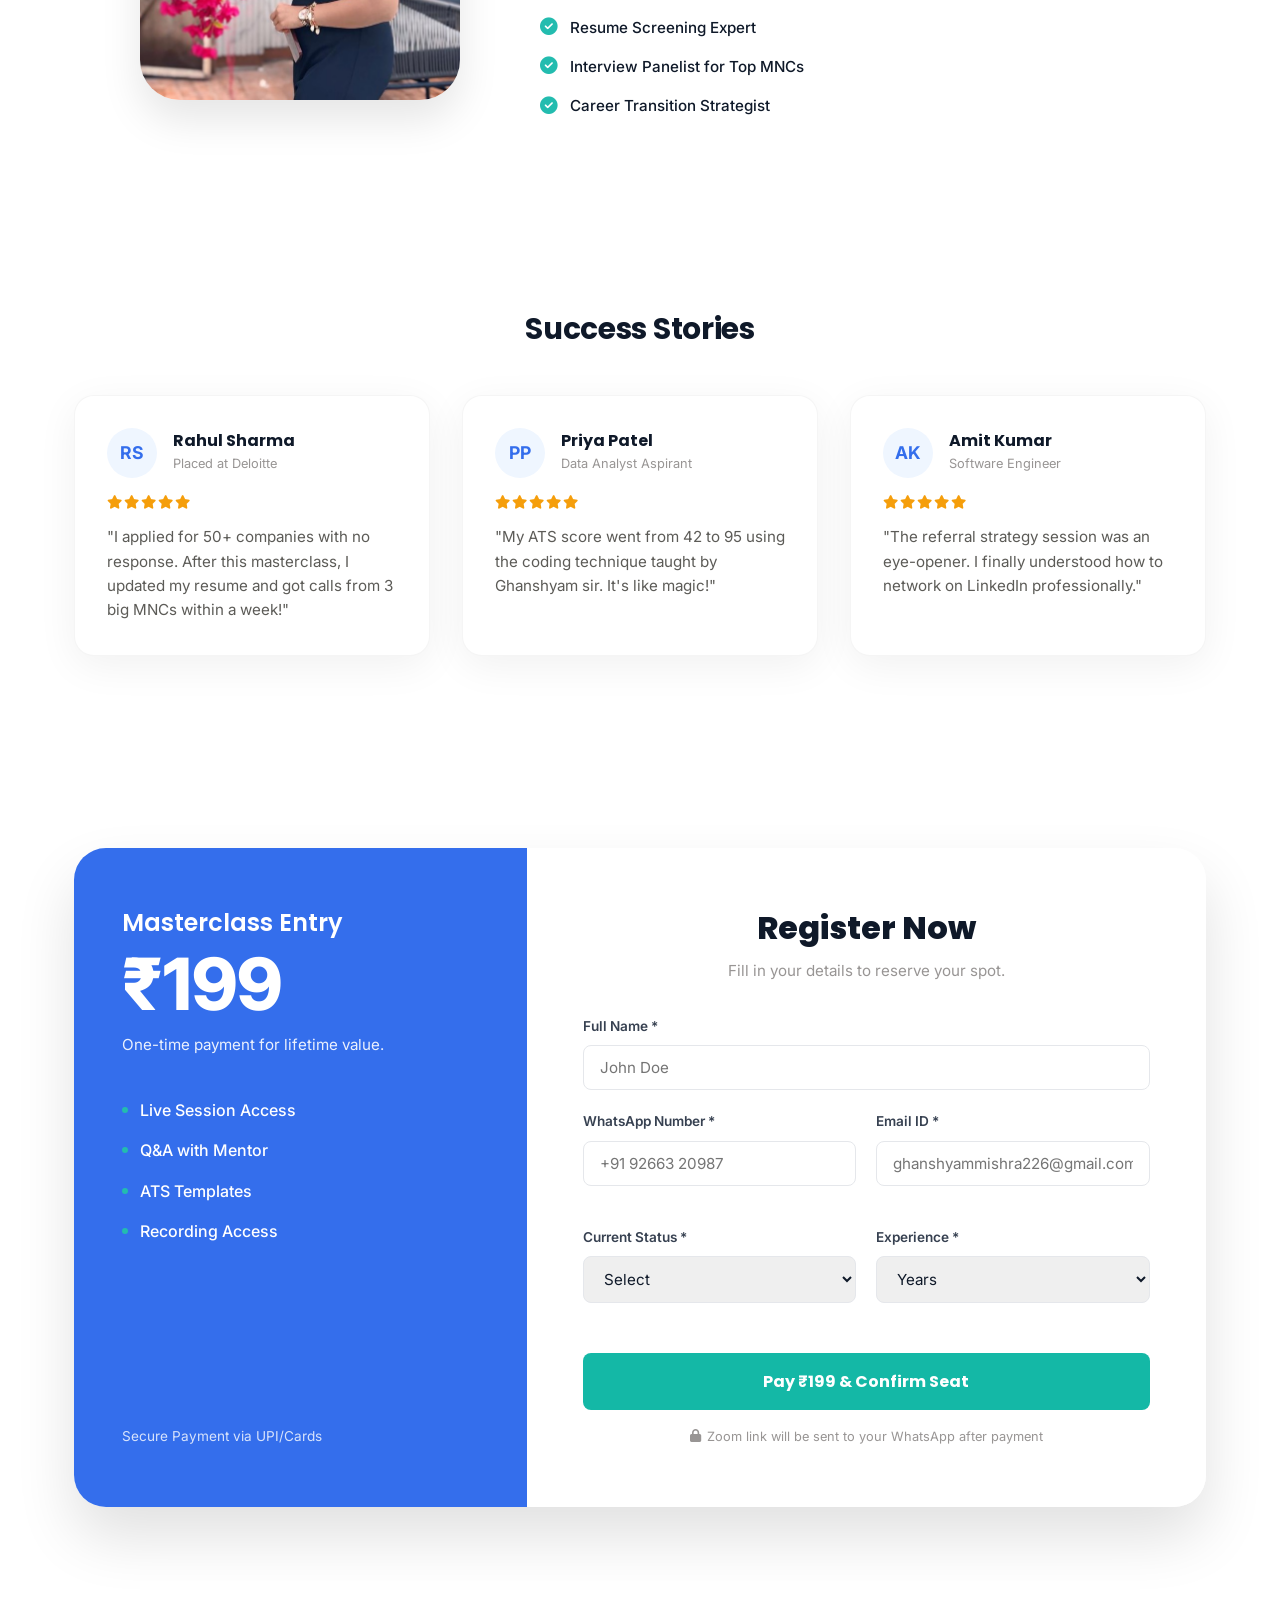
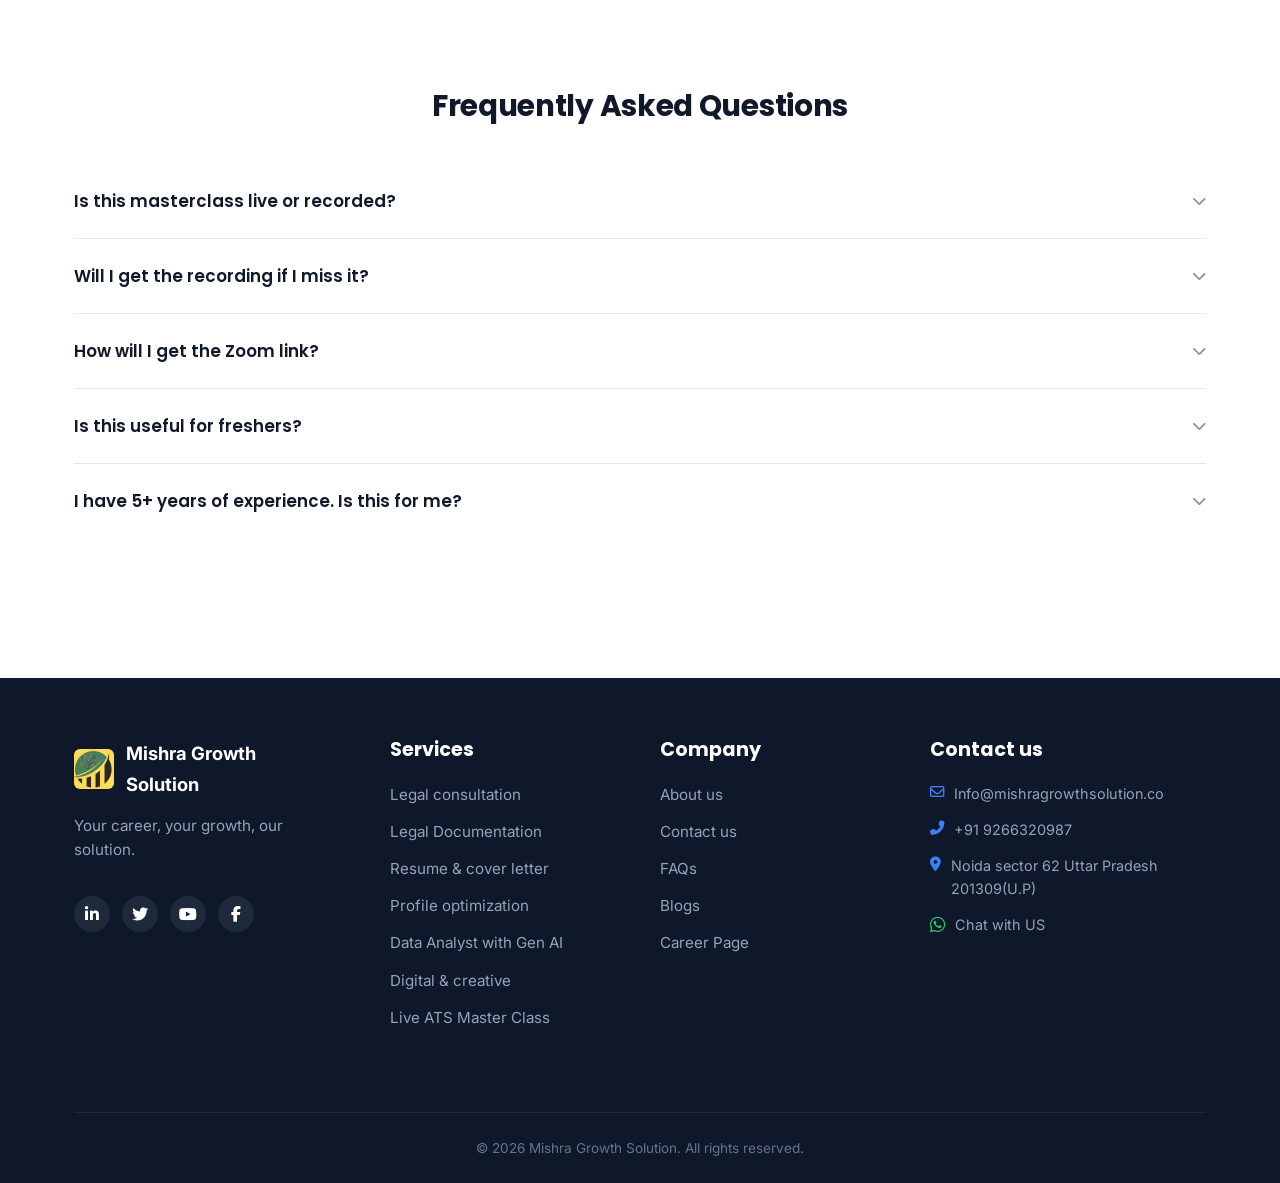
==== commit 2cbeea9d: "Update popup auto-show timer to 2 minutes and fix mobile grid styling" ====
--- a/index.html
+++ b/index.html
@@ -110,7 +110,11 @@
                         </div>
                     </div>
                     <div class="ats-stamp">
-                        <div class="stamp-circle"><i class="fas fa-check"></i><br>98%<br><span>ATS MATCH</span></div>
+                        <div class="stamp-circle">
+                            <i class="fas fa-check"></i>
+                            <div class="stamp-score">98%</div>
+                            <span>ATS MATCH</span>
+                        </div>
                     </div>
                 </div>
             </div>
--- a/styles.css
+++ b/styles.css
@@ -251,10 +251,11 @@
 .ats-item-header span { color: #64748B; font-size: 0.8rem; }
 .ats-bullets { font-size: 0.85rem; padding-left: 20px; color: #475569; line-height: 1.5; margin: 0; }
 .ats-bullets li { margin-bottom: 4px; justify-content: flex-start; }
-.ats-stamp { position: absolute; top: -20px; right: -20px; z-index: 10; transform: rotate(15deg); }
-.stamp-circle { background: #10B981; color: #fff; width: 90px; height: 90px; border-radius: 50%; display: flex; flex-direction: column; align-items: center; justify-content: center; font-weight: 800; font-size: 1.5rem; box-shadow: 0 10px 20px rgba(16, 185, 129, 0.4); line-height: 1.1; border: 4px solid #fff; }
-.stamp-circle i { font-size: 1.2rem; }
-.stamp-circle span { font-size: 0.6rem; font-weight: 600; letter-spacing: 1px; }
+.ats-stamp { position: absolute; top: -25px; right: -15px; z-index: 10; transform: rotate(15deg); }
+.stamp-circle { background: #10B981; color: #fff; width: 95px; height: 95px; border-radius: 50%; display: flex; flex-direction: column; align-items: center; justify-content: center; box-shadow: 0 10px 20px rgba(16, 185, 129, 0.4); border: 4px solid #fff; gap: 2px; text-align: center; }
+.stamp-circle i { font-size: 1rem; color: #fff; }
+.stamp-score { font-size: 1.7rem; font-weight: 800; line-height: 1; color: #fff; }
+.stamp-circle span { font-size: 0.6rem; font-weight: 700; letter-spacing: 0.5px; line-height: 1; text-transform: uppercase; }
 
 /* ====== SECTION TITLES ====== */
 .sec-title {
@@ -637,12 +638,14 @@
 /* ====== RESPONSIVE ====== */
 @media (max-width: 1024px) {
     .lead-popup-content { flex-direction: column; }
-    .lead-popup-left, .lead-popup-right { width: 100%; padding: 40px 30px; }
-    .lead-popup-left { padding: 30px 40px; }
-    .lead-popup-left h2 { font-size: 2.8rem; margin-bottom: 10px; }
-    .pl-sub { margin-bottom: 25px; }
-    .pl-secure { padding-top: 20px; }
-    .lead-popup-box { max-height: 90vh; overflow-y: auto; }
+    .lead-popup-left, .lead-popup-right { width: 100%; padding: 25px 30px; }
+    .lead-popup-left h2 { font-size: 2.2rem; margin-bottom: 8px; }
+    .pl-sub { margin-bottom: 15px; font-size: 0.95rem; }
+    .pl-secure { padding-top: 15px; }
+    .lead-popup-right { padding-top: 20px; }
+    .lead-popup-right h3 { font-size: 1.8rem; margin-bottom: 5px; }
+    .lead-popup-right p { margin-bottom: 15px; }
+    .lead-popup-box { max-height: 95vh; overflow-y: auto; overflow-x: hidden; }
 
     .hero-left h1 { font-size: 2.8rem; }
     .learn-cards { grid-template-columns: repeat(2, 1fr); }
@@ -749,4 +752,37 @@
     .header { padding: 0; }
     .container { padding: 0 20px; }
     .btn-pay-now { font-size: 0.95rem; }
-}
+
+    /* Compact lead popup for mobile single-screen view */
+    .lead-popup-overlay { padding: 5px; }
+    .lead-popup-box { max-height: 98vh; display: flex; flex-direction: column; overflow-y: auto; overflow-x: hidden; border-radius: 12px; }
+    
+    .lead-popup-left, .lead-popup-right { padding: 10px 15px; width: 100%; box-sizing: border-box; }
+    .lead-popup-left { padding-top: 15px; } /* Space for close btn */
+    
+    .pl-badge { margin-bottom: 4px; font-size: 0.7rem; padding: 2px 8px; }
+    .lead-popup-left h2 { font-size: 1.8rem; margin-bottom: 2px; }
+    .pl-sub { font-size: 0.75rem; margin-bottom: 8px; }
+    
+    .pl-list { font-size: 0.75rem; gap: 4px; margin-bottom: 5px; }
+    .pl-list li { margin: 0; padding: 0; display: flex; align-items: center; }
+    .pl-list li i { font-size: 0.65rem; margin-right: 6px; }
+    .pl-secure { font-size: 0.7rem; padding-top: 5px; margin-top: 2px; }
+    
+    .lead-popup-right { padding-top: 10px; padding-bottom: 10px; }
+    .lead-popup-right h3 { font-size: 1.2rem; margin-bottom: 2px; }
+    .lead-popup-right p { font-size: 0.7rem; margin-bottom: 8px; line-height: 1.2; }
+    
+    #popupRegisterForm { display: grid; grid-template-columns: 1fr 1fr; gap: 6px 10px; }
+    #popupRegisterForm .form-row { display: contents; }
+    #popupRegisterForm > .form-group:first-child { grid-column: span 2; }
+    #popupRegisterForm .form-group { margin-bottom: 0; }
+    #popupRegisterForm .form-group label { font-size: 0.7rem; margin-bottom: 2px; }
+    #popupRegisterForm .form-group input, 
+    #popupRegisterForm .form-group select { padding: 4px 8px; font-size: 0.75rem; border-radius: 4px; width: 100%; box-sizing: border-box; }
+    
+    #popupRegisterForm .btn-pay-now { grid-column: span 2; padding: 10px; font-size: 0.85rem; margin-top: 5px; margin-bottom: 0; }
+    #popupRegisterForm .form-note { grid-column: span 2; font-size: 0.65rem; margin-top: 2px; }
+    
+    .lead-popup-close { top: 5px; right: 5px; width: 24px; height: 24px; font-size: 1.2rem; background: rgba(0,0,0,0.1); }
+}
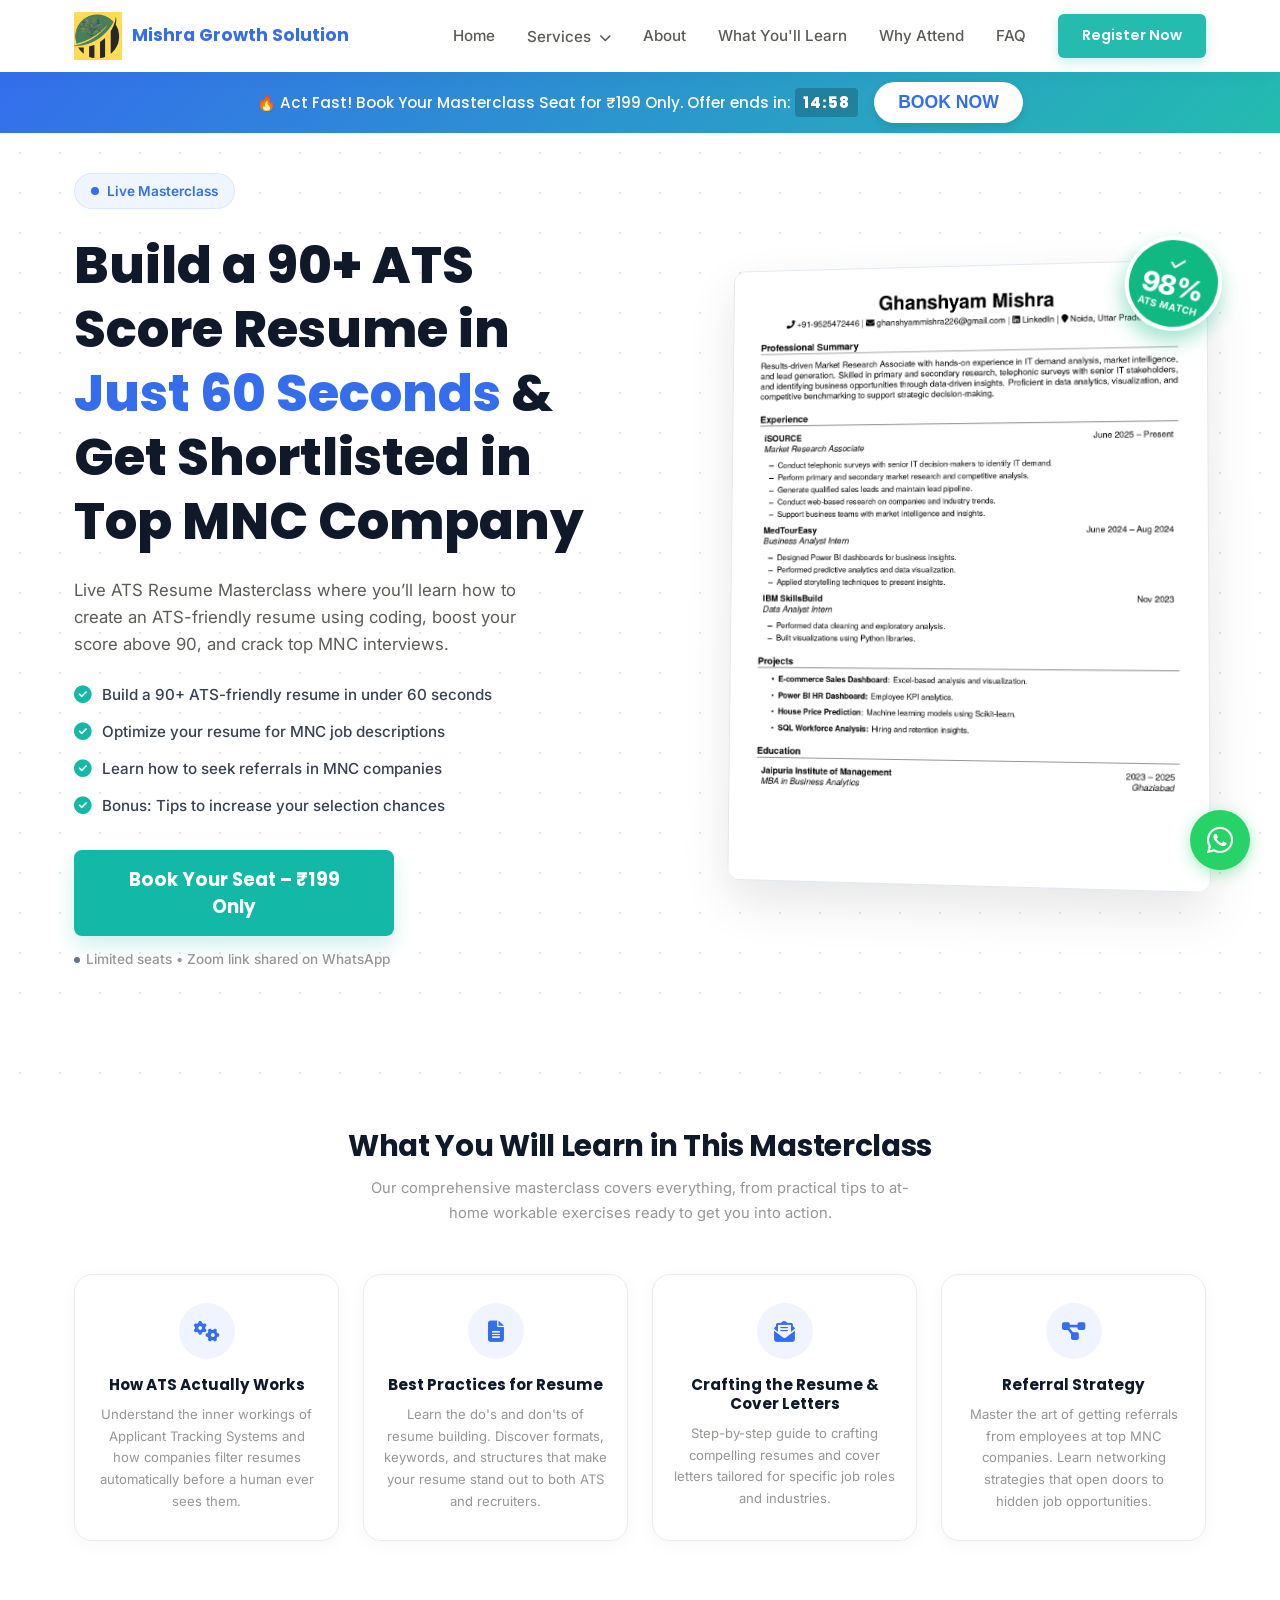
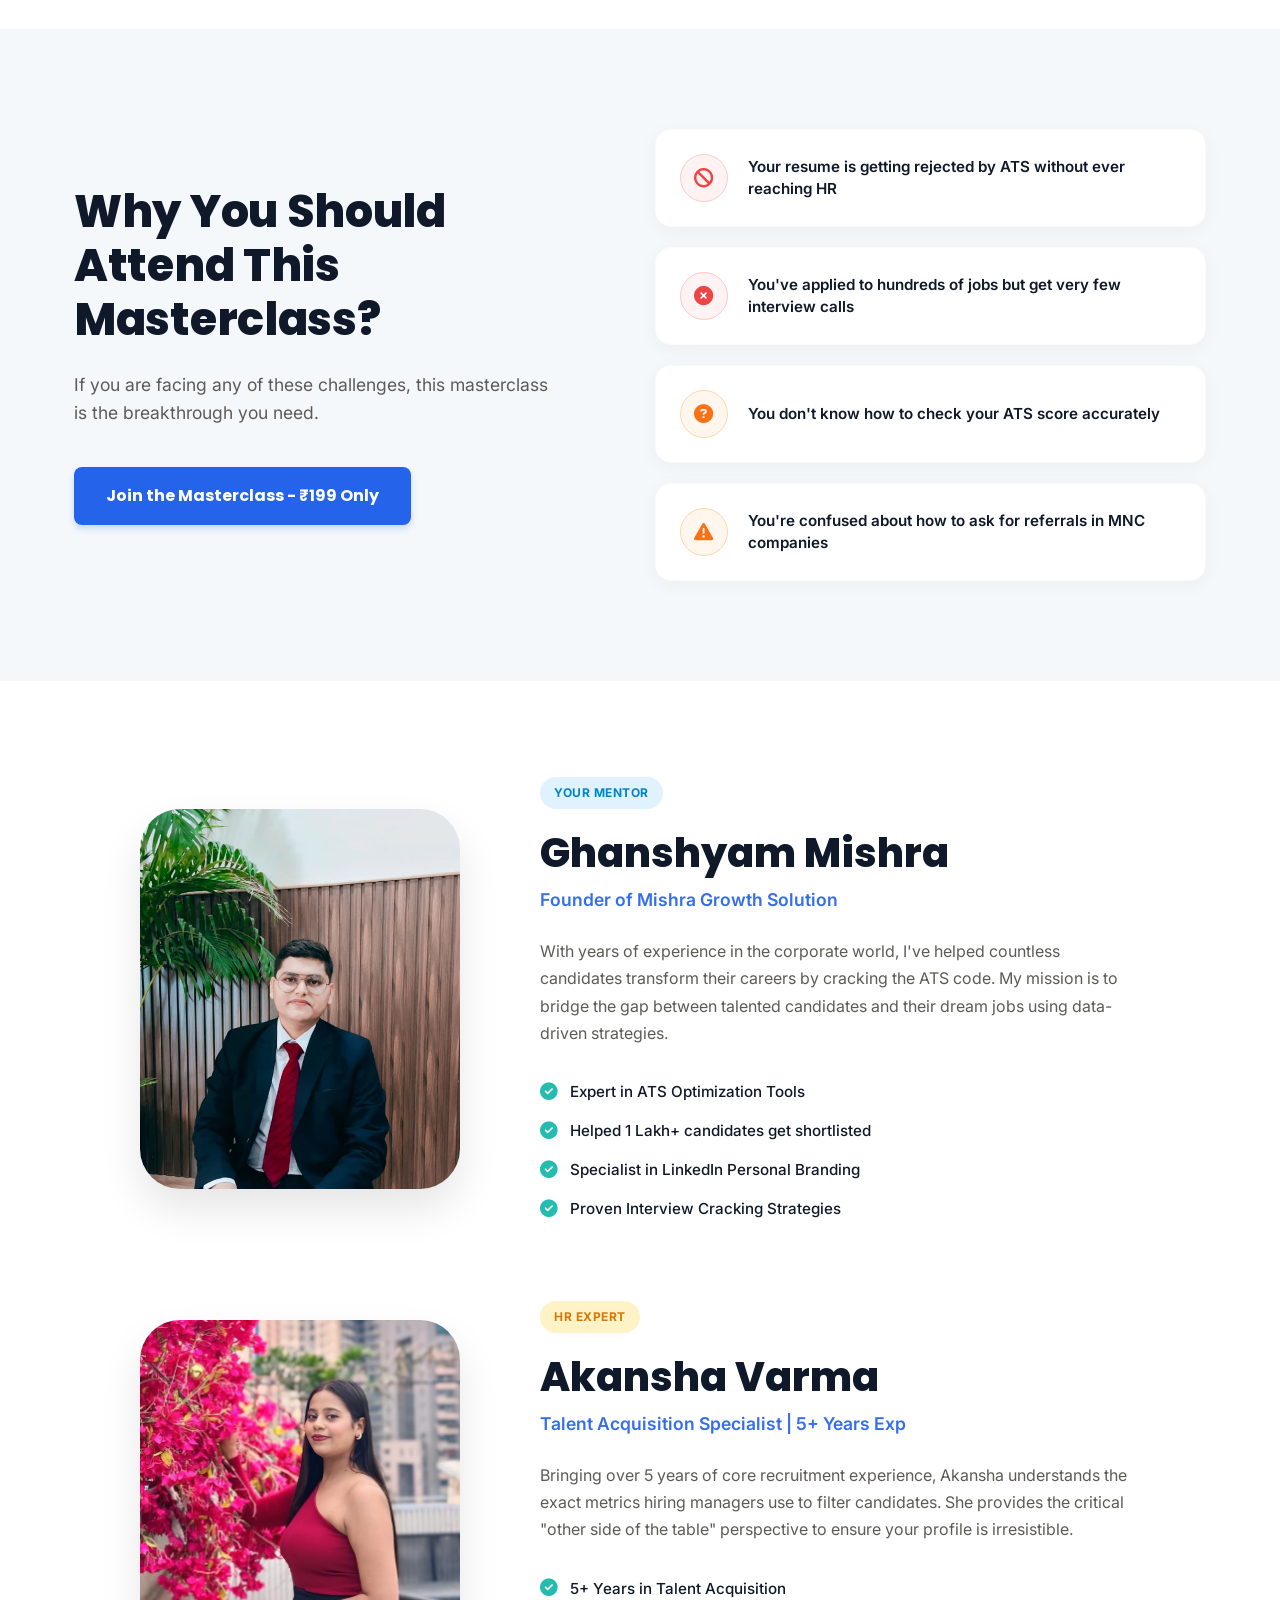
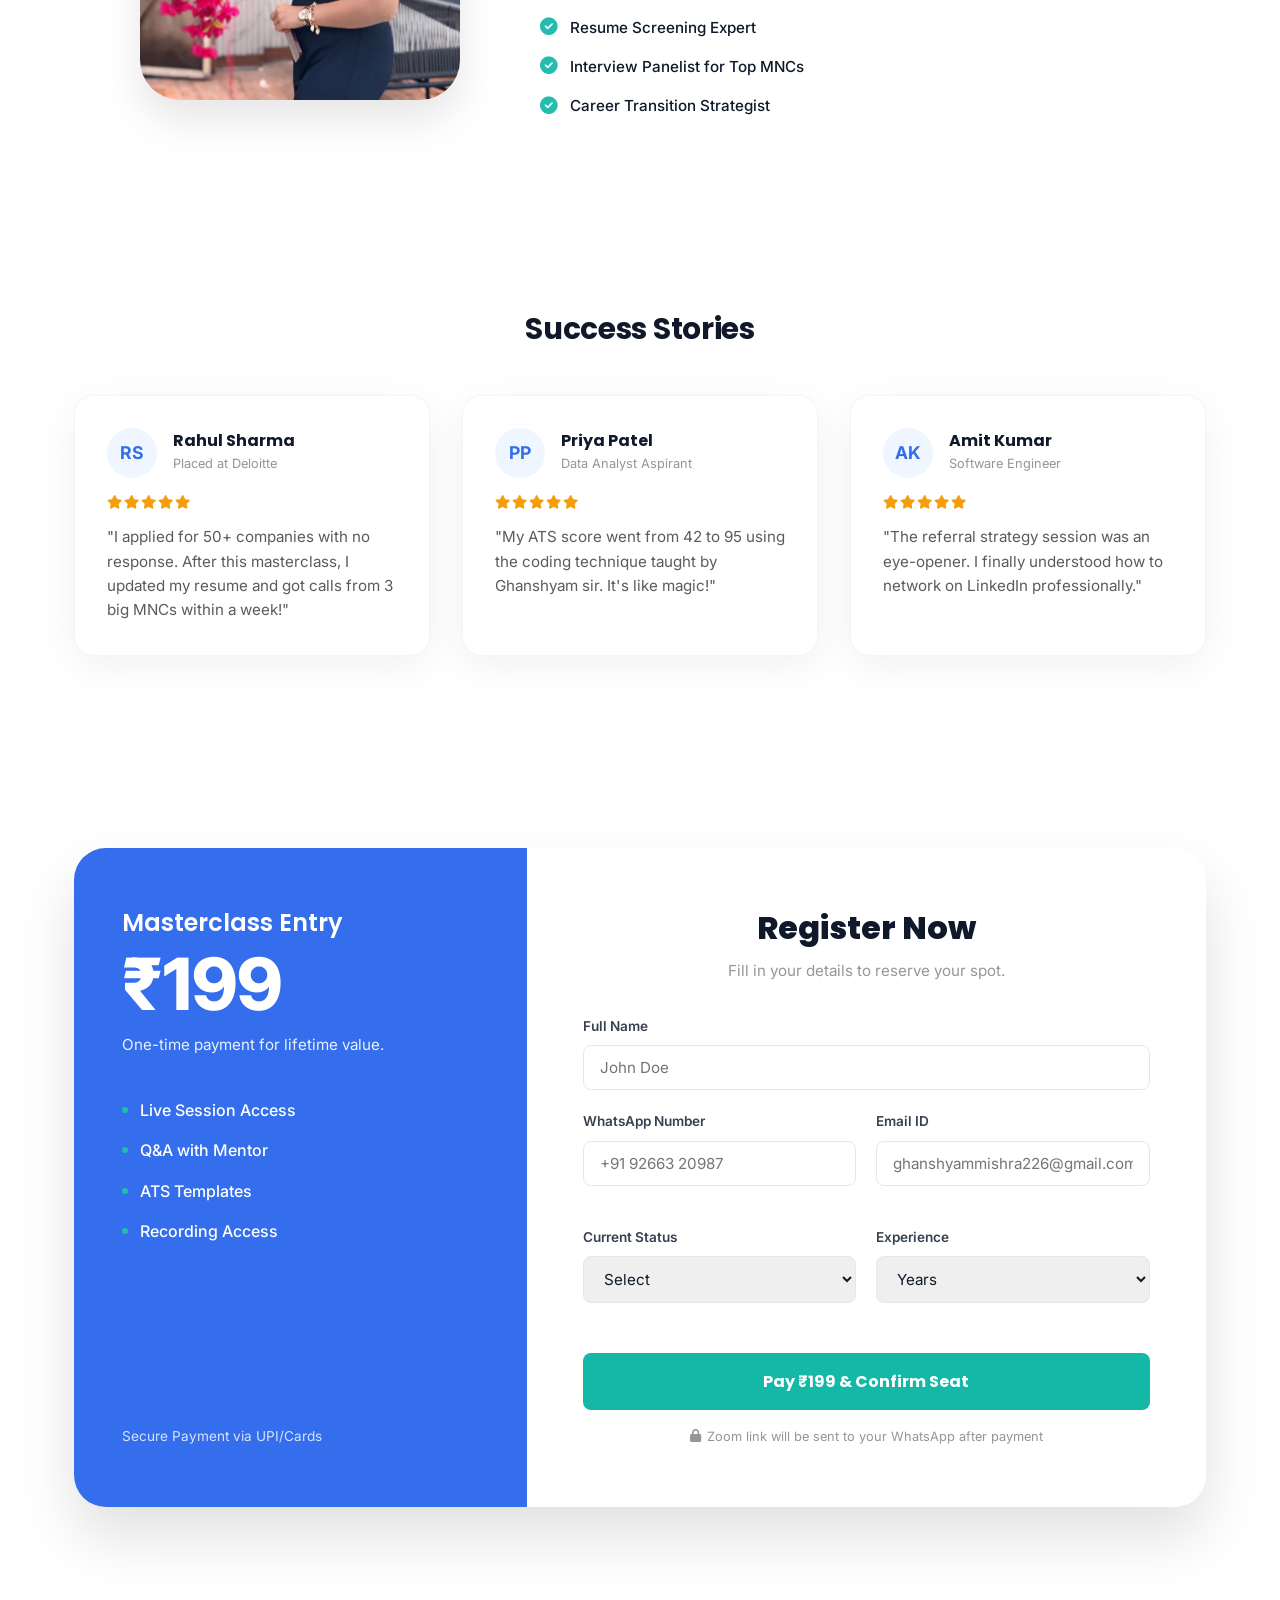
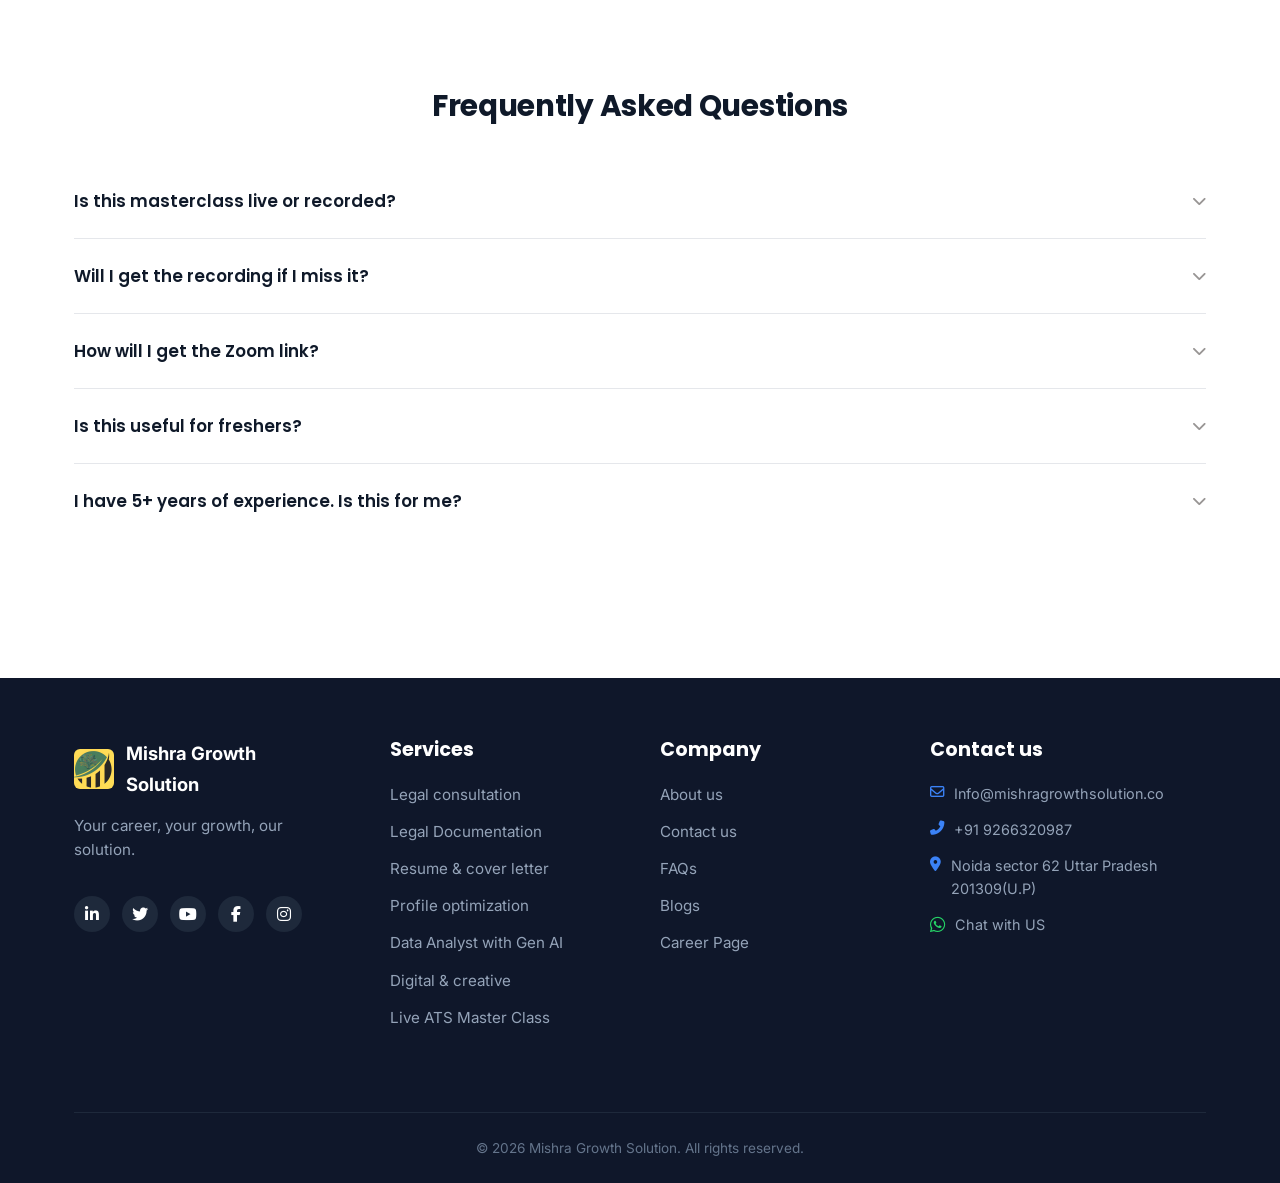
==== commit 4b506747: "Remove asterisk from form labels and update Data Analyst service name to Data analytics with Gen AI" ====
--- a/index.html
+++ b/index.html
@@ -29,7 +29,7 @@
                         <a href="documentation-services.html" class="dropdown-item" >Legel Documentation</a>
                         <a href="professional-resume.html" class="dropdown-item">Resume & Cover Letter</a>
                         <a href="profile-optimization.html" class="dropdown-item">Profile Optimization</a>
-                        <a href="data-analyst-skills.html" class="dropdown-item">Data Analyst Skills</a>
+                        <a href="data-analyst-skills.html" class="dropdown-item">Data analytics with Gen AI</a>
                         <a href="career-consultancy.html" class="dropdown-item">Career Consultancy</a>
                         <a href="digital-creative-services.html" class="dropdown-item">Digital & Creative</a>
                         <a href="live-ats-masterclass.html" class="dropdown-item">Live ATS Masterclass</a>
@@ -78,37 +78,7 @@
             
             <div class="hero-right">
                 <div class="ats-resume-mockup">
-                    <div class="ats-header">
-                        <div class="ats-name">Your Name</div>
-                        <div class="ats-contact">email@example.com | +91 90000 00000 | linkedin.com/in/yourname</div>
-                    </div>
-                    <div class="ats-section">
-                        <div class="ats-title">Professional Summary</div>
-                        <div class="ats-text">Highly motivated and detail-oriented professional with a strong track record of success in managing complex projects and driving business growth. Demonstrated ability to collaborate with cross-functional teams and deliver scalable solutions.</div>
-                    </div>
-                    <div class="ats-section">
-                        <div class="ats-title">Work Experience</div>
-                        <div class="ats-item">
-                            <div class="ats-item-header">
-                                <strong>Senior Specialist</strong> - Top Tier MNC
-                                <span>2022 - Present</span>
-                            </div>
-                            <ul class="ats-bullets">
-                                <li>Spearheaded new initiatives resulting in a 40% increase in operational efficiency.</li>
-                                <li>Led a team of 10+ members to successfully deliver projects ahead of schedule.</li>
-                            </ul>
-                        </div>
-                        <div class="ats-item">
-                            <div class="ats-item-header">
-                                <strong>Analyst</strong> - Global Tech Co
-                                <span>2020 - 2022</span>
-                            </div>
-                            <ul class="ats-bullets">
-                                <li>Analyzed large datasets to identify key trends and provide actionable insights.</li>
-                                <li>Reduced processing time by 25% through advanced optimization techniques.</li>
-                            </ul>
-                        </div>
-                    </div>
+                    <img src="Ghanshyam_Mishra_page-0001.jpg" alt="Mishra Growth Solution ATS Resume Sample" class="ats-mockup-img">
                     <div class="ats-stamp">
                         <div class="stamp-circle">
                             <i class="fas fa-check"></i>
@@ -303,22 +273,22 @@
                     <p class="reg-desc">Fill in your details to reserve your spot.</p>
                     <form id="registerForm">
                         <div class="form-group">
-                            <label>Full Name *</label>
+                            <label>Full Name</label>
                             <input type="text" placeholder="John Doe" required>
                         </div>
                         <div class="form-row">
                             <div class="form-group">
-                                <label>WhatsApp Number *</label>
+                                <label>WhatsApp Number</label>
                                 <input type="tel" placeholder="+91 92663 20987" required>
                             </div>
                             <div class="form-group">
-                                <label>Email ID *</label>
+                                <label>Email ID</label>
                                 <input type="email" placeholder="ghanshyammishra226@gmail.com" required>
                             </div>
                         </div>
                         <div class="form-row">
                             <div class="form-group">
-                                <label>Current Status *</label>
+                                <label>Current Status</label>
                                 <select required>
                                     <option value="" disabled selected>Select</option>
                                     <option>Student</option>
@@ -327,7 +297,7 @@
                                 </select>
                             </div>
                             <div class="form-group">
-                                <label>Experience *</label>
+                                <label>Experience</label>
                                 <select required>
                                     <option value="" disabled selected>Years</option>
                                     <option>Fresher</option>
@@ -390,6 +360,7 @@
                         <a href="https://x.com/GrowthMishra" target="_blank" aria-label="X (Twitter)"><i class="fab fa-twitter"></i></a>
                         <a href="https://youtube.com/@ghanshyammishra6557?si=NMRRGhdkDLKaPA-m" target="_blank" aria-label="YouTube"><i class="fab fa-youtube"></i></a>
                         <a href="https://www.facebook.com/share/14TzW4TWqx8/" target="_blank" aria-label="Facebook"><i class="fab fa-facebook-f"></i></a>
+                        <a href="https://www.instagram.com/mishragrowth07?utm_source=qr&igsh=MWw2M2xtZm02bjF3dA==" target="_blank" aria-label="Instagram"><i class="fab fa-instagram"></i></a>
                     </div>
                 </div>
 
@@ -467,22 +438,22 @@
                     <p>Fill in your details to reserve your spot.</p>
                     <form id="popupRegisterForm">
                         <div class="form-group">
-                            <label>Full Name *</label>
+                            <label>Full Name</label>
                             <input type="text" placeholder="John Doe" required>
                         </div>
                         <div class="form-row">
                             <div class="form-group">
-                                <label>WhatsApp Number *</label>
+                                <label>WhatsApp Number</label>
                                 <input type="tel" placeholder="+91 92663 20987" required>
                             </div>
                             <div class="form-group">
-                                <label>Email ID *</label>
+                                <label>Email ID</label>
                                 <input type="email" placeholder="example@gmail.com" required>
                             </div>
                         </div>
                         <div class="form-row">
                             <div class="form-group">
-                                <label>Current Status *</label>
+                                <label>Current Status</label>
                                 <select required>
                                     <option value="" disabled selected>Select</option>
                                     <option>Student</option>
@@ -491,7 +462,7 @@
                                 </select>
                             </div>
                             <div class="form-group">
-                                <label>Experience *</label>
+                                <label>Experience</label>
                                 <select required>
                                     <option value="" disabled selected>Years</option>
                                     <option>Fresher</option>
--- a/styles.css
+++ b/styles.css
@@ -229,28 +229,20 @@
 /* Hero Right Container - ATS Mockup */
 .hero-right { display: flex; justify-content: center; }
 .ats-resume-mockup {
-    background: #fff; width: 100%; max-width: 480px; border-radius: 12px;
-    padding: 30px; box-shadow: 0 20px 50px rgba(0,0,0,0.1);
+    width: 100%; max-width: 480px; border-radius: 12px;
+    box-shadow: 0 20px 50px rgba(0,0,0,0.1);
     position: relative; border: 1px solid #E2E8F0;
-    font-family: 'Inter', sans-serif; color: #334155;
     transform: perspective(1000px) rotateY(-5deg) rotateX(2deg);
     transition: transform 0.5s ease;
+    display: flex; /* prevents default img bottom gap */
 }
 .ats-resume-mockup:hover {
     transform: perspective(1000px) rotateY(0deg) rotateX(0deg) translateY(-10px);
     box-shadow: 0 30px 60px rgba(0,0,0,0.15);
 }
-.ats-header { border-bottom: 2px solid #2563EB; padding-bottom: 12px; margin-bottom: 20px; text-align: center; }
-.ats-name { font-size: 1.8rem; font-weight: 800; color: #0F1929; margin-bottom: 5px; text-transform: uppercase; letter-spacing: 1px; }
-.ats-contact { font-size: 0.8rem; color: #64748B; }
-.ats-section { margin-bottom: 20px; text-align: left; }
-.ats-title { font-size: 1.1rem; font-weight: 700; color: #2563EB; margin-bottom: 10px; text-transform: uppercase; border-bottom: 1px solid #E2E8F0; padding-bottom: 5px; }
-.ats-text { font-size: 0.85rem; line-height: 1.6; color: #475569; margin: 0; padding: 0;}
-.ats-item { margin-bottom: 15px; }
-.ats-item-header { display: flex; justify-content: space-between; font-size: 0.9rem; margin-bottom: 5px; color: #0F1929; }
-.ats-item-header span { color: #64748B; font-size: 0.8rem; }
-.ats-bullets { font-size: 0.85rem; padding-left: 20px; color: #475569; line-height: 1.5; margin: 0; }
-.ats-bullets li { margin-bottom: 4px; justify-content: flex-start; }
+.ats-mockup-img {
+    width: 100%; height: auto; border-radius: 12px; display: block; object-fit: cover;
+}
 .ats-stamp { position: absolute; top: -25px; right: -15px; z-index: 10; transform: rotate(15deg); }
 .stamp-circle { background: #10B981; color: #fff; width: 95px; height: 95px; border-radius: 50%; display: flex; flex-direction: column; align-items: center; justify-content: center; box-shadow: 0 10px 20px rgba(16, 185, 129, 0.4); border: 4px solid #fff; gap: 2px; text-align: center; }
 .stamp-circle i { font-size: 1rem; color: #fff; }
@@ -773,13 +765,13 @@
     .lead-popup-right h3 { font-size: 1.2rem; margin-bottom: 2px; }
     .lead-popup-right p { font-size: 0.7rem; margin-bottom: 8px; line-height: 1.2; }
     
-    #popupRegisterForm { display: grid; grid-template-columns: 1fr 1fr; gap: 6px 10px; }
+    #popupRegisterForm { display: grid; grid-template-columns: 1fr 1fr; gap: 8px 10px; }
     #popupRegisterForm .form-row { display: contents; }
     #popupRegisterForm > .form-group:first-child { grid-column: span 2; }
-    #popupRegisterForm .form-group { margin-bottom: 0; }
-    #popupRegisterForm .form-group label { font-size: 0.7rem; margin-bottom: 2px; }
+    #popupRegisterForm .form-group { margin-bottom: 0; display: flex; flex-direction: column; justify-content: flex-end; }
+    #popupRegisterForm .form-group label { font-size: 0.65rem; margin-bottom: 4px; white-space: nowrap; overflow: hidden; text-overflow: ellipsis; line-height: 1; }
     #popupRegisterForm .form-group input, 
-    #popupRegisterForm .form-group select { padding: 4px 8px; font-size: 0.75rem; border-radius: 4px; width: 100%; box-sizing: border-box; }
+    #popupRegisterForm .form-group select { padding: 6px 8px; font-size: 0.75rem; border-radius: 4px; width: 100%; box-sizing: border-box; height: 32px; border: 1px solid #E5E7EB; }
     
     #popupRegisterForm .btn-pay-now { grid-column: span 2; padding: 10px; font-size: 0.85rem; margin-top: 5px; margin-bottom: 0; }
     #popupRegisterForm .form-note { grid-column: span 2; font-size: 0.65rem; margin-top: 2px; }
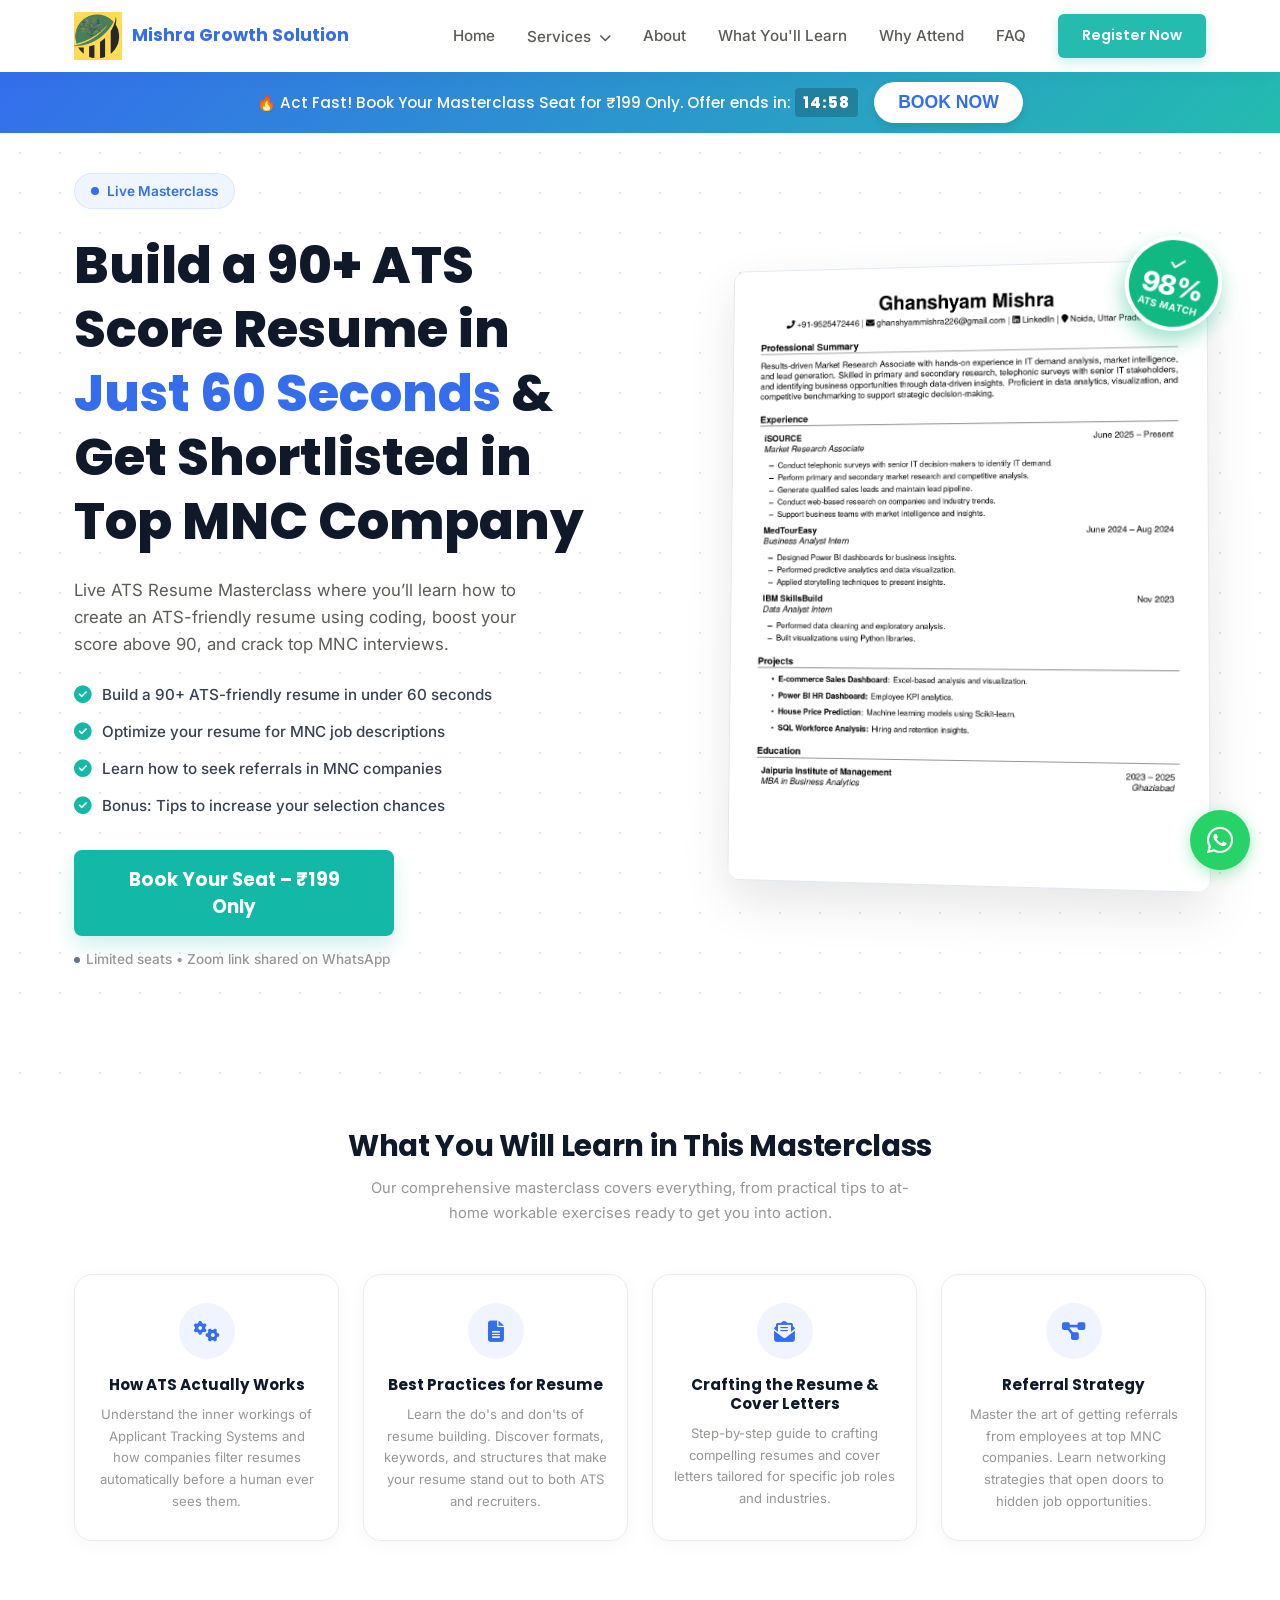
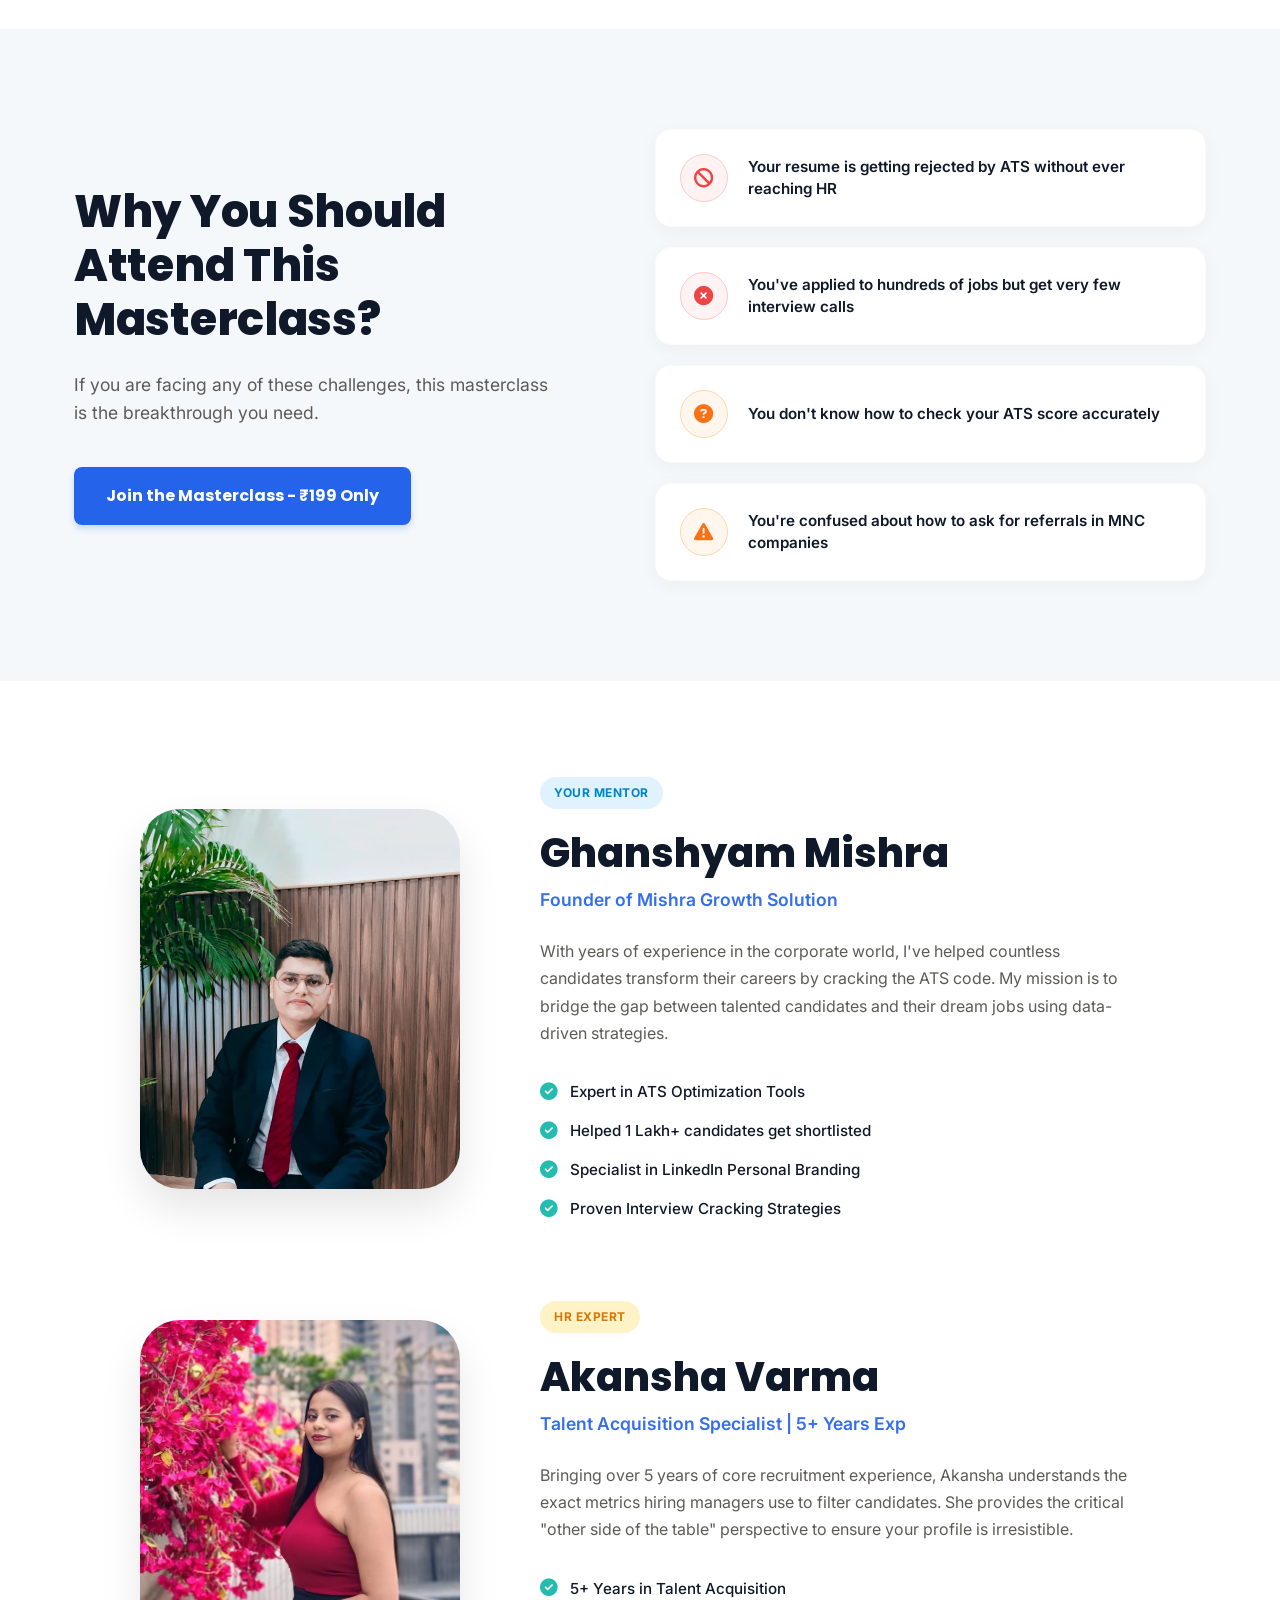
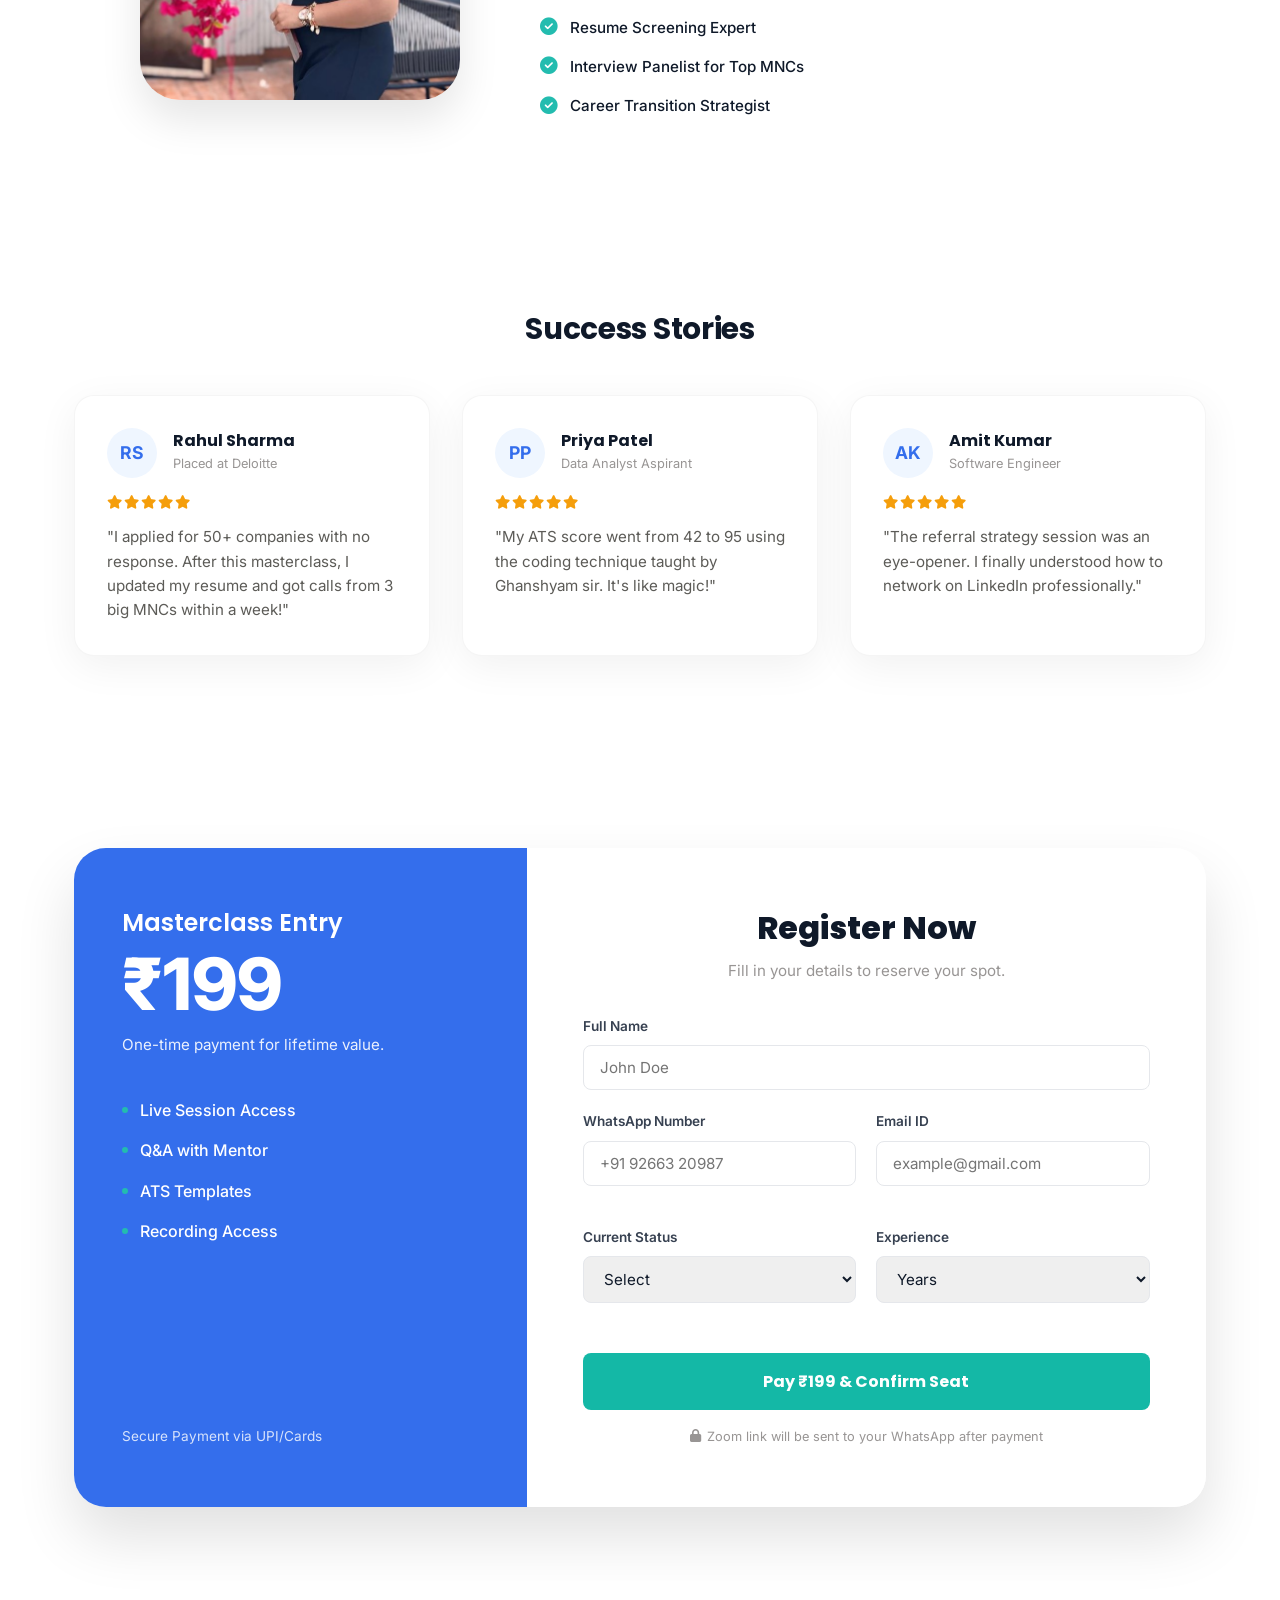
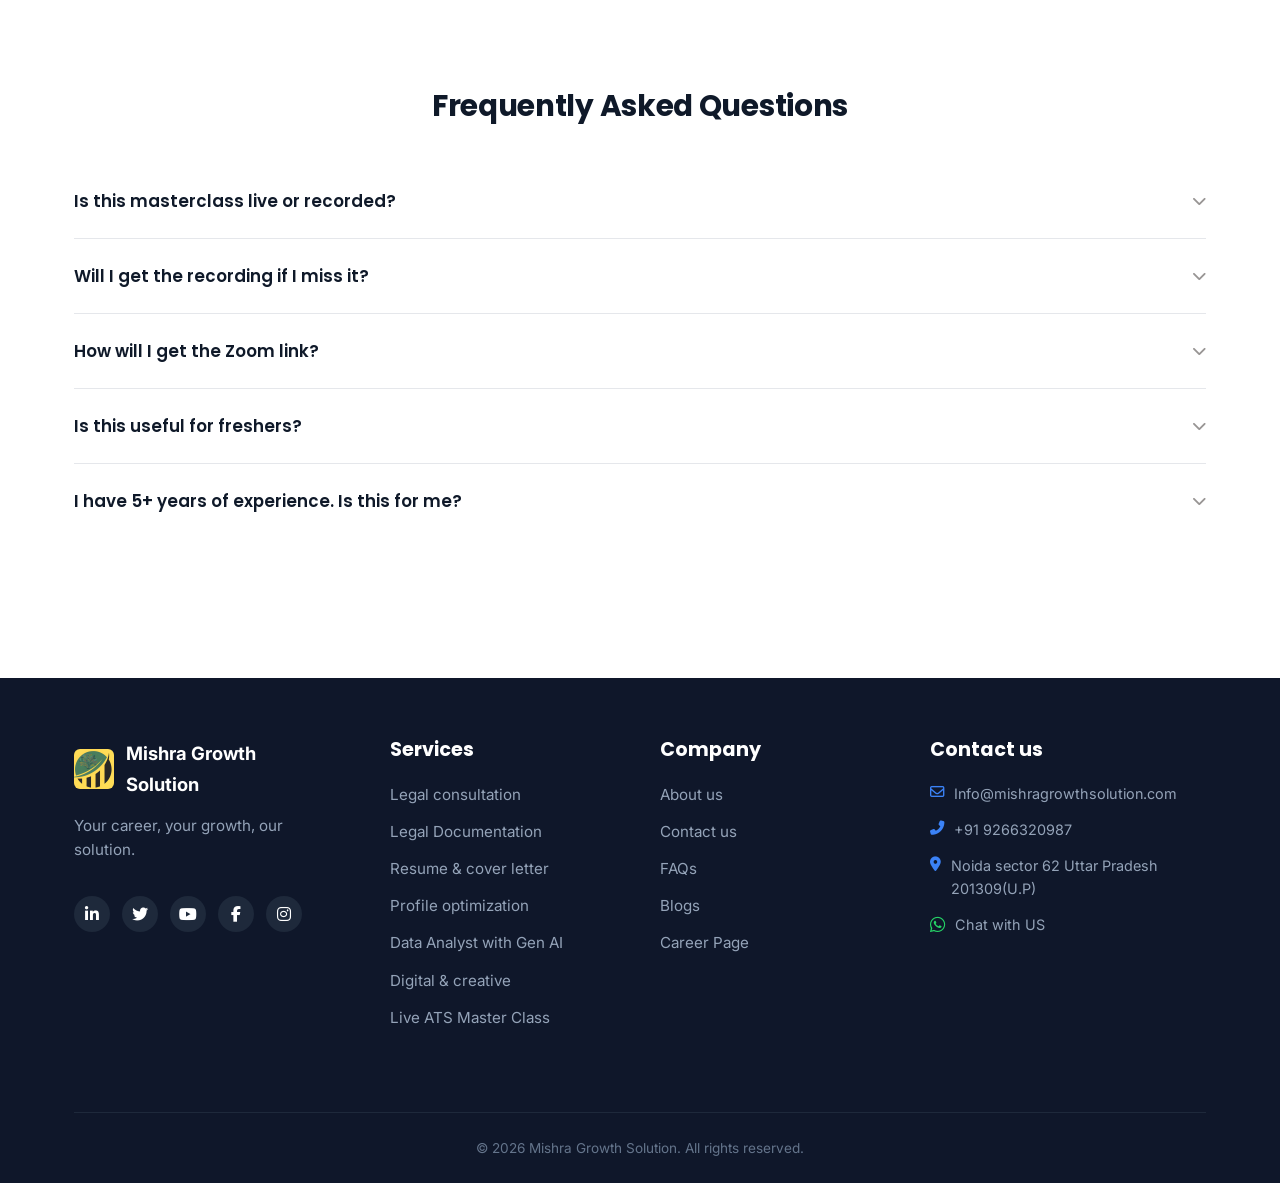
==== commit b8e88d9c: "Update email address and implement AJAX form submission with success popup" ====
--- a/index.html
+++ b/index.html
@@ -1,4 +1,4 @@
-<!DOCTYPE html>
+﻿<!DOCTYPE html>
 <html lang="en">
 <head>
     <meta charset="UTF-8">
@@ -271,25 +271,25 @@
                 <div class="reg-right">
                     <h3>Register Now</h3>
                     <p class="reg-desc">Fill in your details to reserve your spot.</p>
-                    <form id="registerForm">
+                    <form id="registerForm" action="https://formsubmit.co/Info@mishragrowthsolution.com" method="POST">
                         <div class="form-group">
                             <label>Full Name</label>
-                            <input type="text" placeholder="John Doe" required>
+                            <input name="Full Name" type="text" name="Full Name" placeholder="John Doe" required name="input_field">
                         </div>
                         <div class="form-row">
                             <div class="form-group">
                                 <label>WhatsApp Number</label>
-                                <input type="tel" placeholder="+91 92663 20987" required>
+                                <input name="WhatsApp Number" type="tel" name="WhatsApp Number" placeholder="+91 92663 20987" required name="input_field">
                             </div>
                             <div class="form-group">
                                 <label>Email ID</label>
-                                <input type="email" placeholder="ghanshyammishra226@gmail.com" required>
+                                <input name="Email ID" type="email" name="Email ID" placeholder="example@gmail.com" required name="input_field">
                             </div>
                         </div>
                         <div class="form-row">
                             <div class="form-group">
                                 <label>Current Status</label>
-                                <select required>
+                                <select name="select_field" required name="select_field">
                                     <option value="" disabled selected>Select</option>
                                     <option>Student</option>
                                     <option>Working Professional</option>
@@ -298,7 +298,7 @@
                             </div>
                             <div class="form-group">
                                 <label>Experience</label>
-                                <select required>
+                                <select name="select_field" required name="select_field">
                                     <option value="" disabled selected>Years</option>
                                     <option>Fresher</option>
                                     <option>1-3 Years</option>
@@ -394,7 +394,7 @@
                 <div class="footer-col">
                     <h4 class="footer-heading" style="color: #fff; font-size: 1.2rem; margin-bottom: 20px;">Contact us</h4>
                     <ul class="footer-contact-list" style="list-style: none; padding: 0; display: flex; flex-direction: column; gap: 12px; margin-bottom: 15px;">
-                        <li style="color: #94A3B8; font-size: 0.9rem; display: flex; gap: 10px;"><i class="far fa-envelope" style="color: #3B82F6; margin-top: 3px;"></i> Info@mishragrowthsolution.co</li>
+                        <li style="color: #94A3B8; font-size: 0.9rem; display: flex; gap: 10px;"><i class="far fa-envelope" style="color: #3B82F6; margin-top: 3px;"></i> Info@mishragrowthsolution.com</li>
                         <li style="color: #94A3B8; font-size: 0.9rem; display: flex; gap: 10px;"><i class="fas fa-phone-alt" style="color: #3B82F6; margin-top: 3px;"></i> +91 9266320987</li>
                         <li style="color: #94A3B8; font-size: 0.9rem; display: flex; gap: 10px;"><i class="fas fa-map-marker-alt" style="color: #3B82F6; margin-top: 3px;"></i> Noida sector 62 Uttar Pradesh 201309(U.P)</li>
                         <li><a href="https://wa.me/919266320987" style="color: #94A3B8; text-decoration: none; font-size: 0.9rem; display: flex; gap: 10px; align-items: center;"><i class="fab fa-whatsapp" style="color: #25D366; font-size: 1.1rem;"></i> Chat with US</a></li>
@@ -436,25 +436,25 @@
                 <div class="lead-popup-right">
                     <h3>Register Now</h3>
                     <p>Fill in your details to reserve your spot.</p>
-                    <form id="popupRegisterForm">
+                    <form id="popupRegisterForm" action="https://formsubmit.co/Info@mishragrowthsolution.com" method="POST">
                         <div class="form-group">
                             <label>Full Name</label>
-                            <input type="text" placeholder="John Doe" required>
+                            <input name="Full Name" type="text" name="Full Name" placeholder="John Doe" required name="input_field">
                         </div>
                         <div class="form-row">
                             <div class="form-group">
                                 <label>WhatsApp Number</label>
-                                <input type="tel" placeholder="+91 92663 20987" required>
+                                <input name="WhatsApp Number" type="tel" name="WhatsApp Number" placeholder="+91 92663 20987" required name="input_field">
                             </div>
                             <div class="form-group">
                                 <label>Email ID</label>
-                                <input type="email" placeholder="example@gmail.com" required>
+                                <input name="Email ID" type="email" name="Email ID" placeholder="example@gmail.com" required name="input_field">
                             </div>
                         </div>
                         <div class="form-row">
                             <div class="form-group">
                                 <label>Current Status</label>
-                                <select required>
+                                <select name="select_field" required name="select_field">
                                     <option value="" disabled selected>Select</option>
                                     <option>Student</option>
                                     <option>Working Professional</option>
@@ -463,7 +463,7 @@
                             </div>
                             <div class="form-group">
                                 <label>Experience</label>
-                                <select required>
+                                <select name="select_field" required name="select_field">
                                     <option value="" disabled selected>Years</option>
                                     <option>Fresher</option>
                                     <option>1-3 Years</option>
@@ -483,3 +483,8 @@
     <script src="script.js"></script>
 </body>
 </html>
+
+
+
+
+
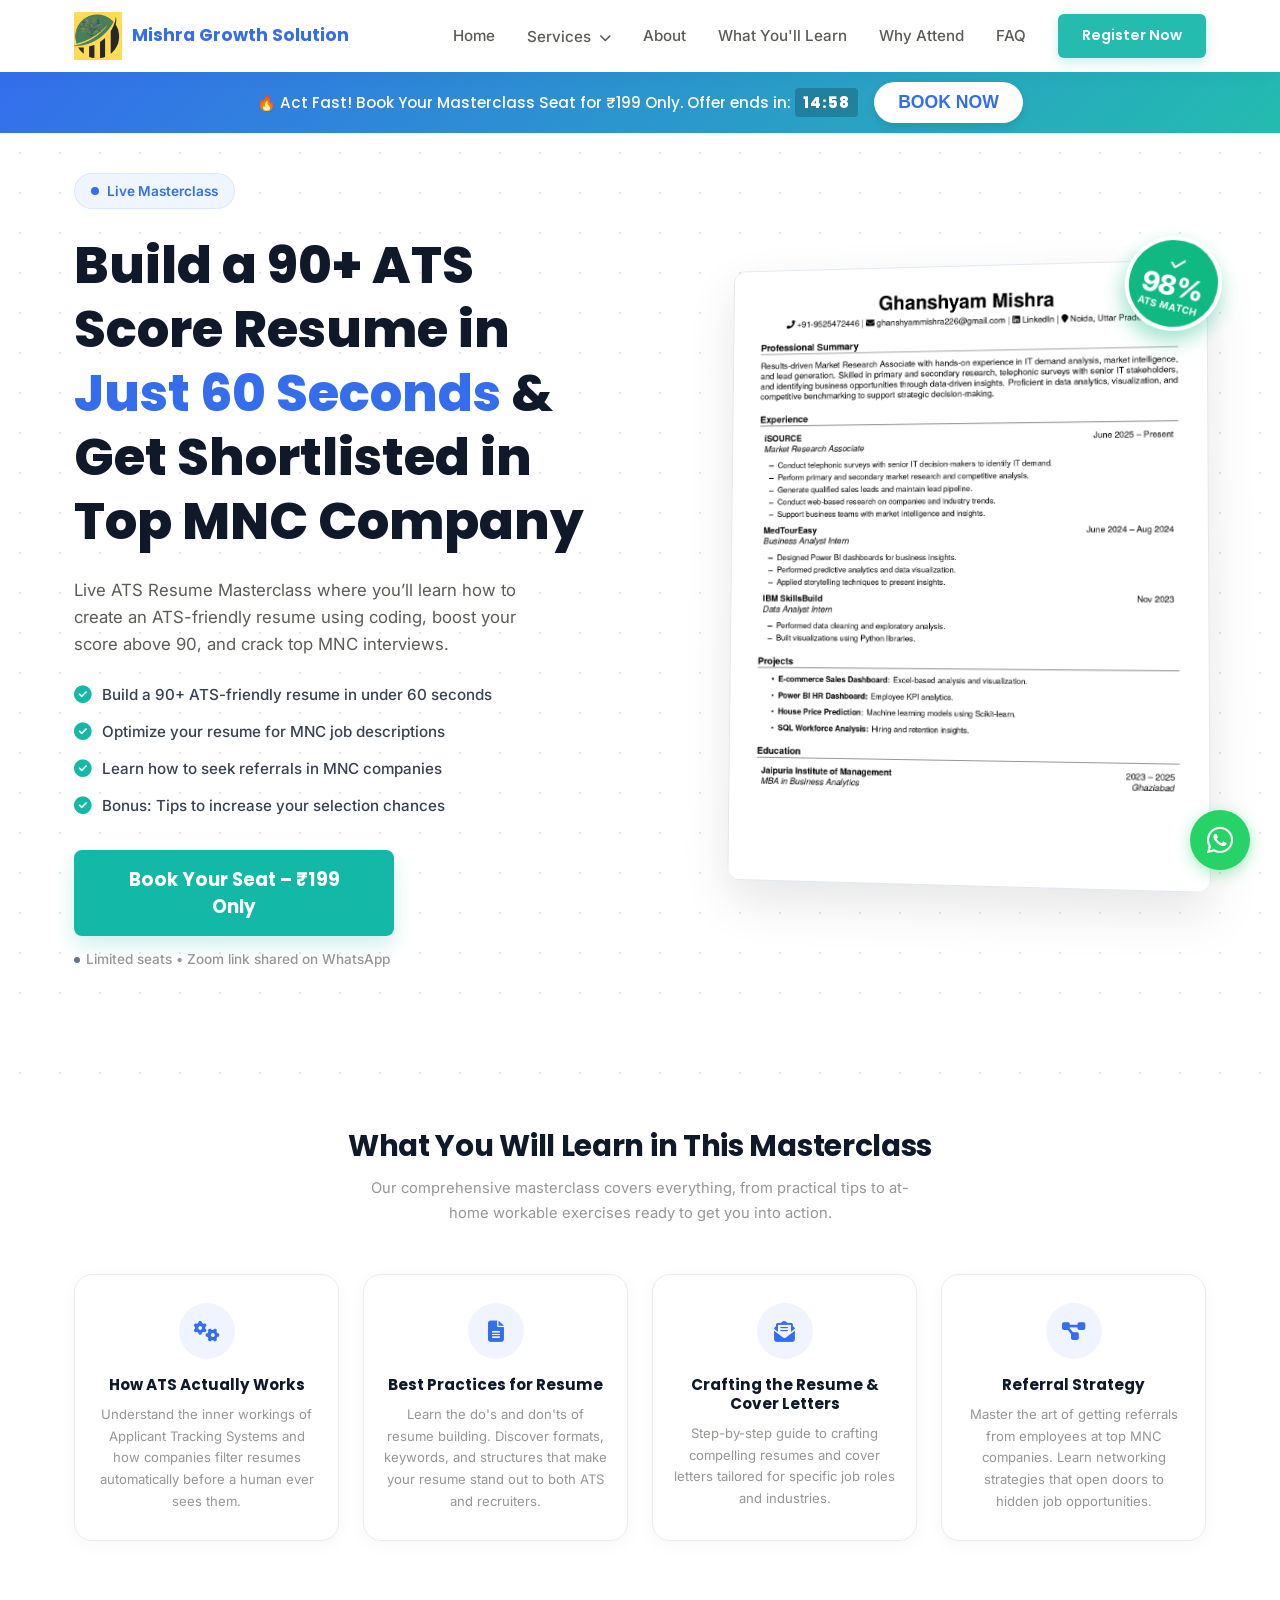
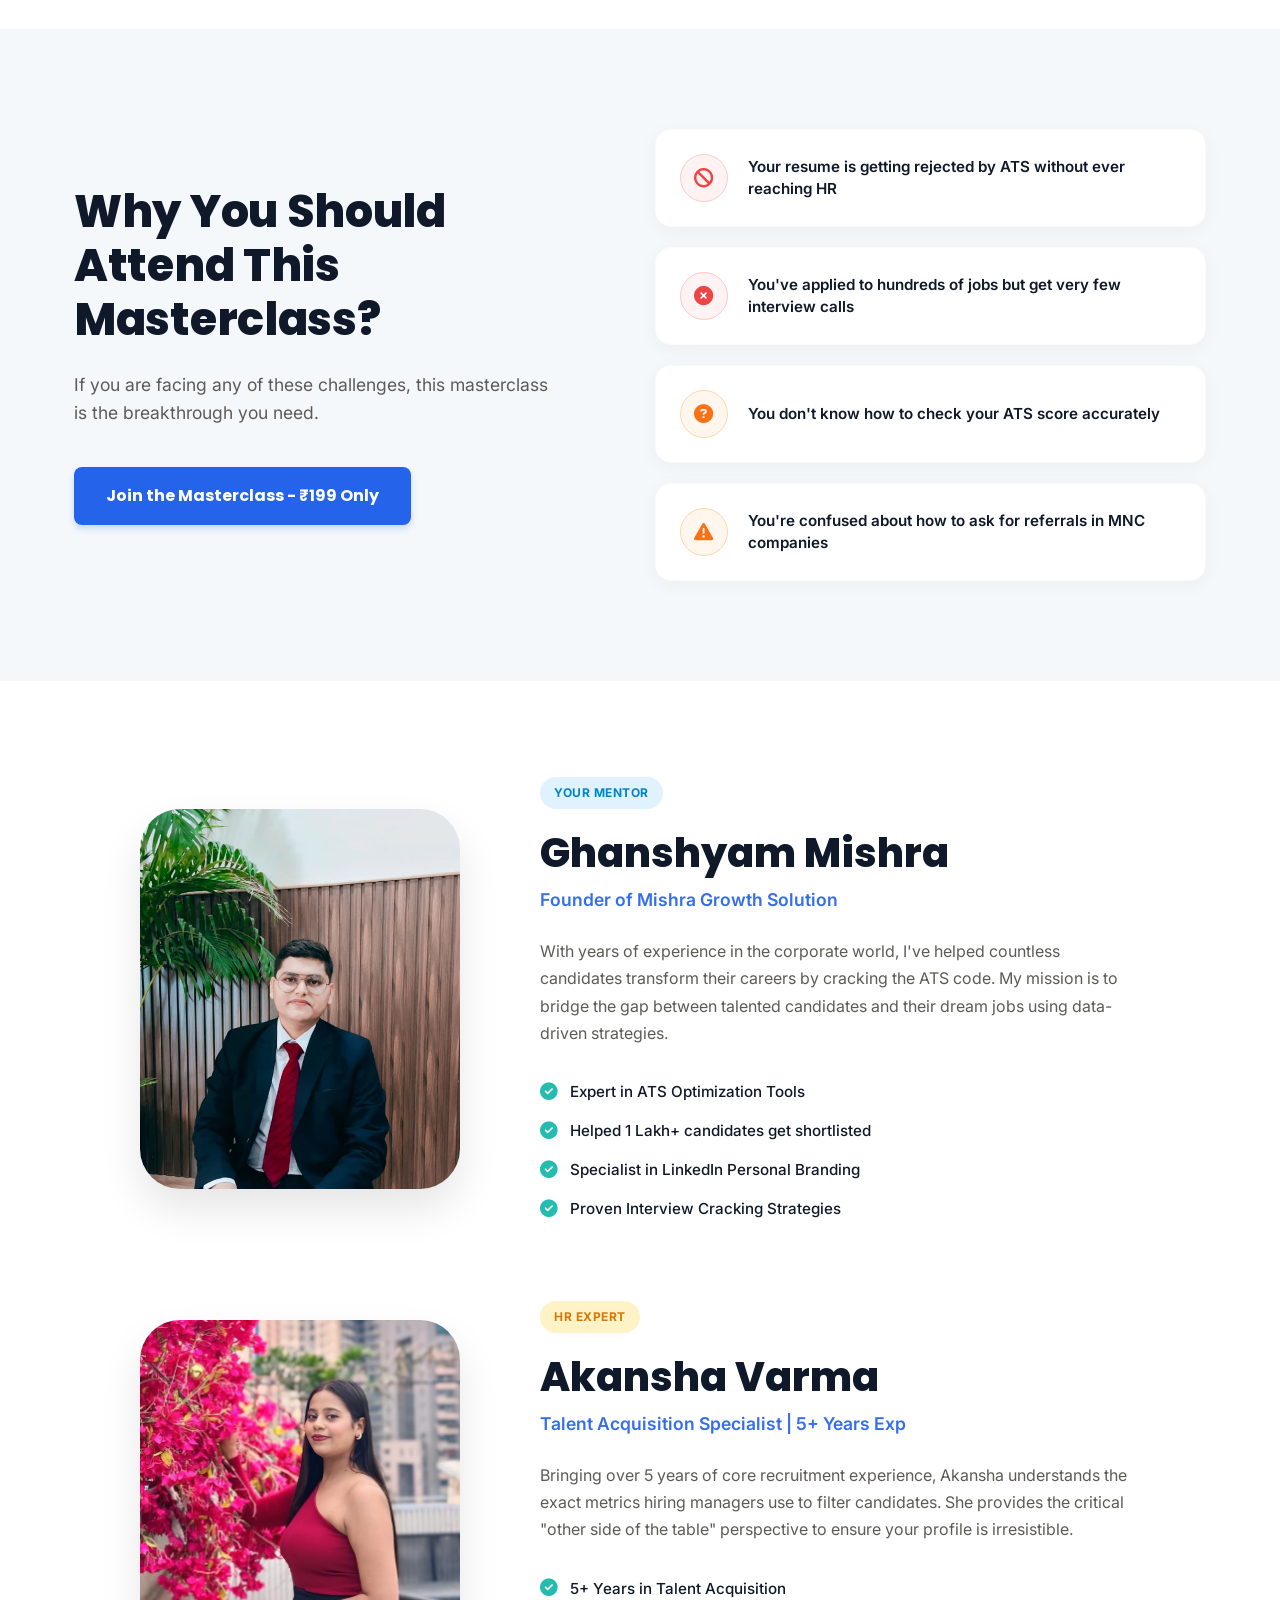
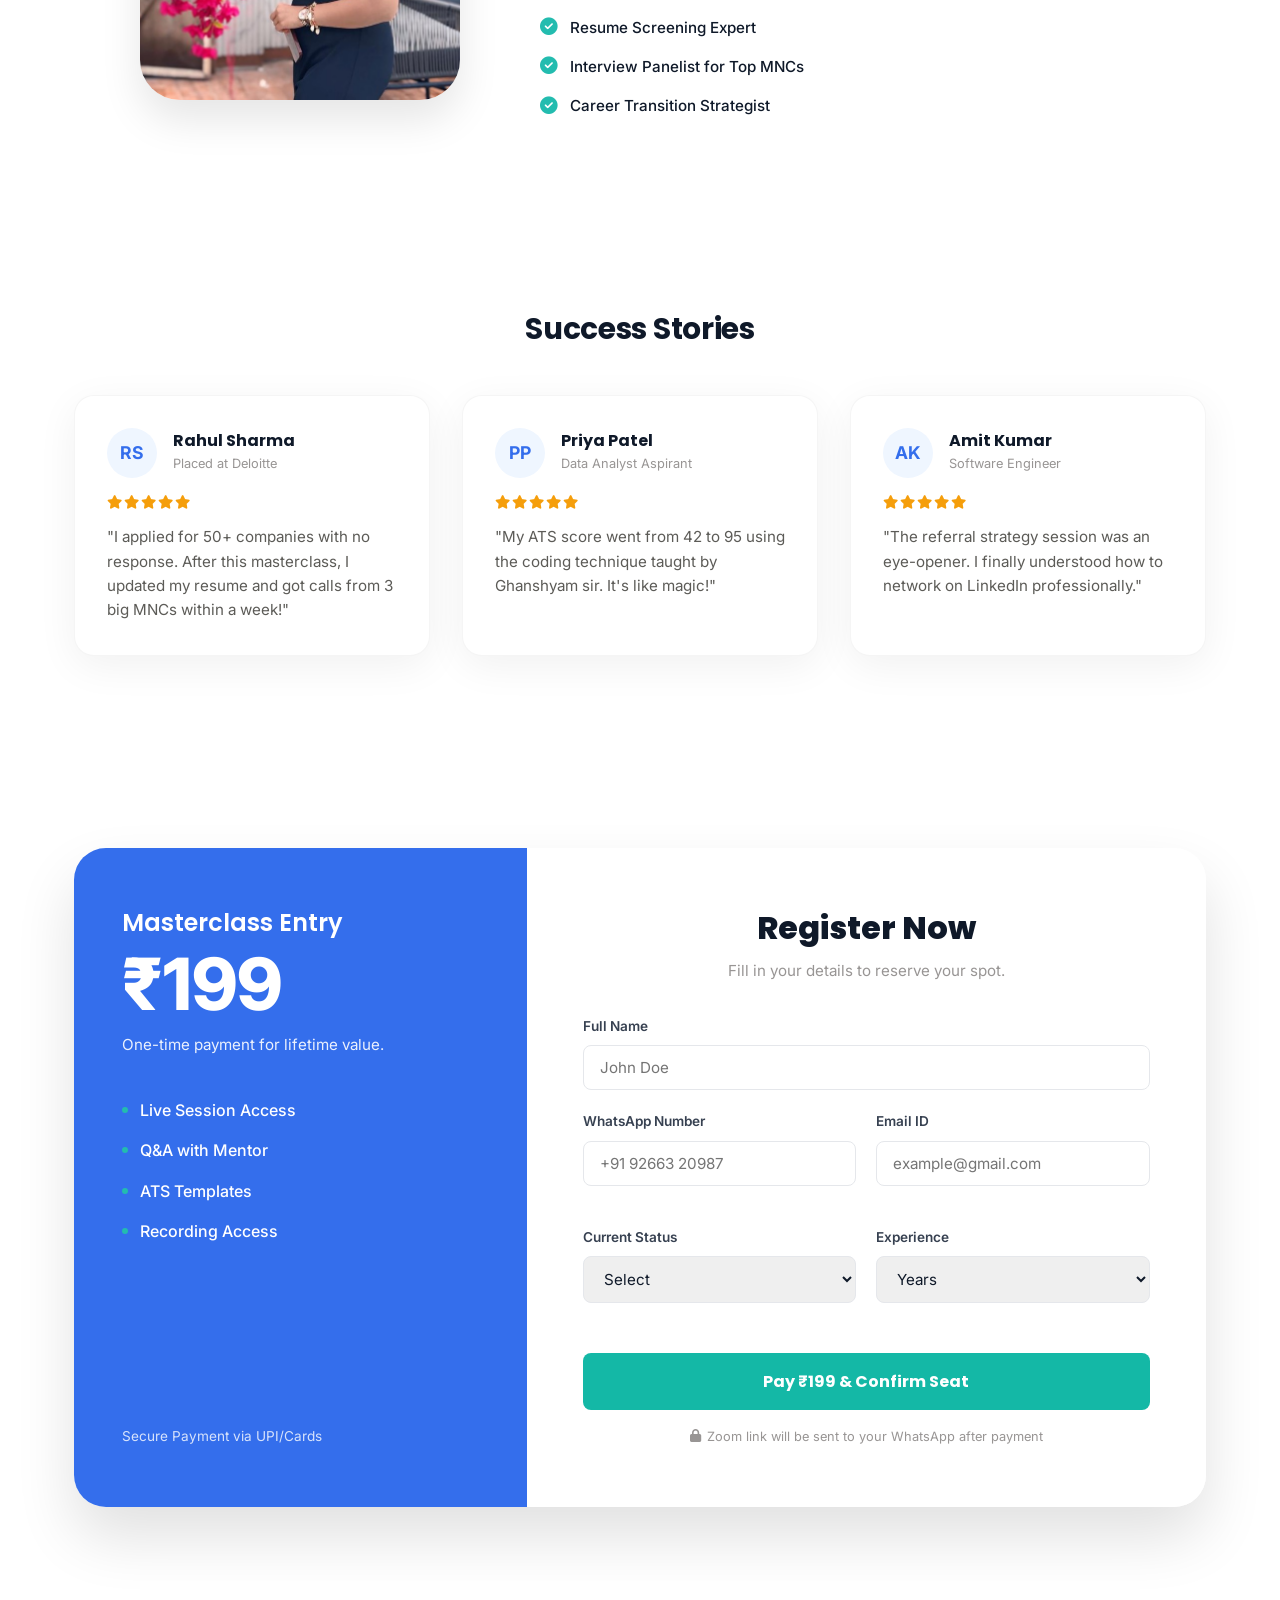
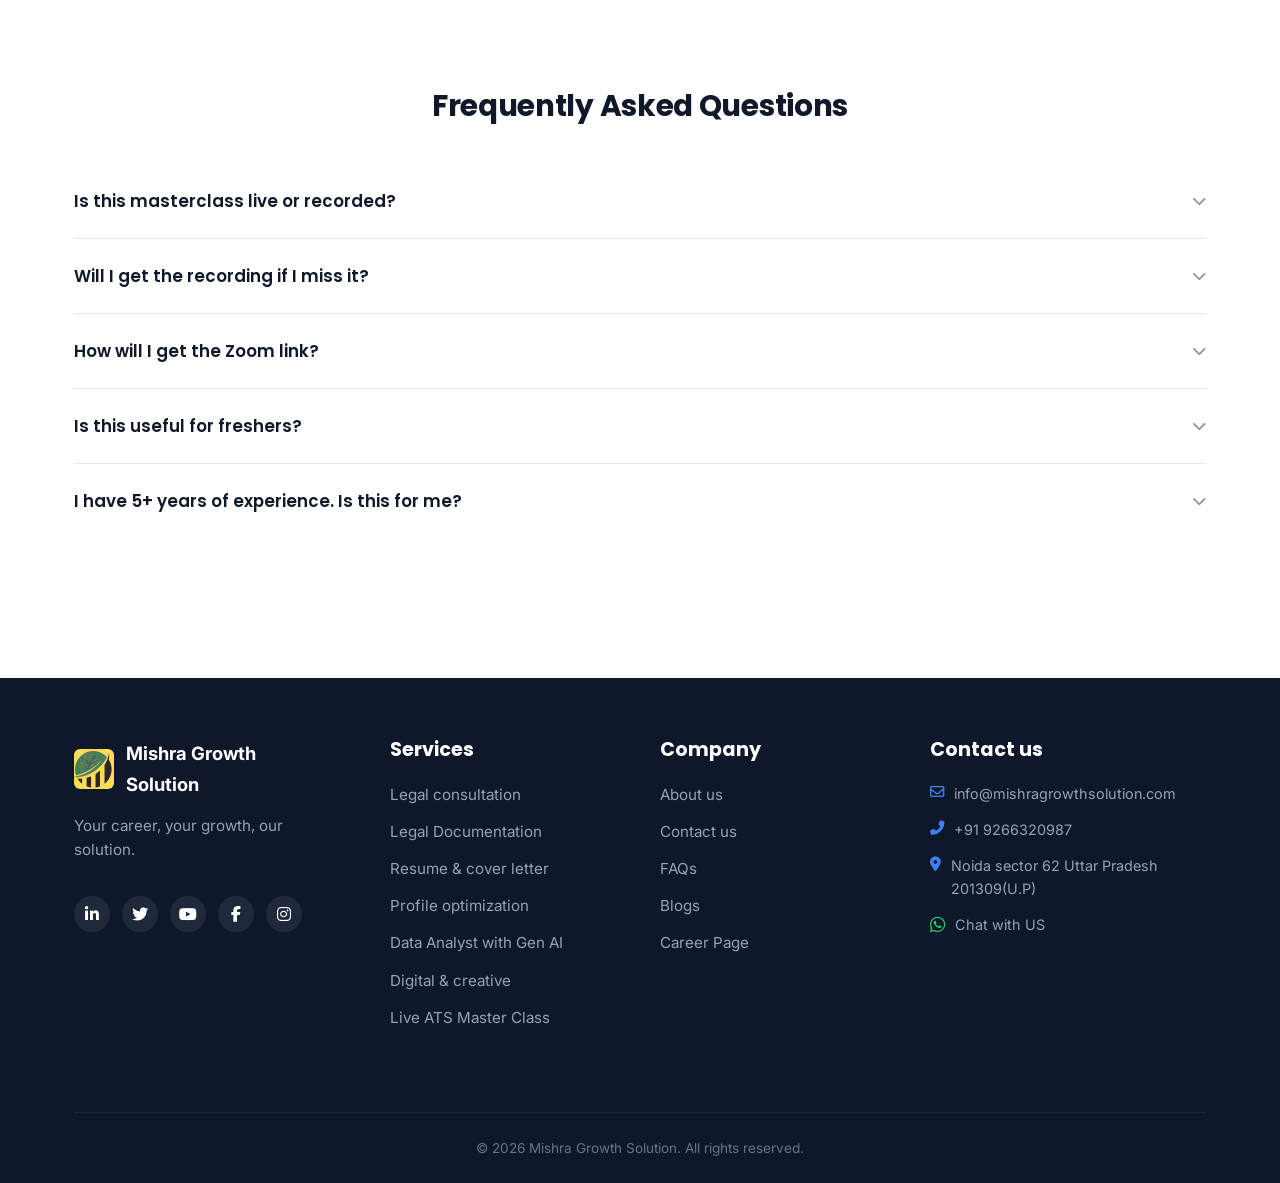
==== commit 6b103604: "Change form submit emails from Info@ to info@" ====
--- a/index.html
+++ b/index.html
@@ -10,6 +10,11 @@
     <link href="https://fonts.googleapis.com/css2?family=Inter:wght@400;500;600;700;800;900&family=Poppins:wght@400;500;600;700;800;900&display=swap" rel="stylesheet">
     <link rel="stylesheet" href="https://cdnjs.cloudflare.com/ajax/libs/font-awesome/6.5.1/css/all.min.css">
     <link rel="stylesheet" href="styles.css">
+    <link rel="apple-touch-icon" sizes="180x180" href="fav iocn/apple-touch-icon.png">
+    <link rel="icon" type="image/png" sizes="32x32" href="fav iocn/favicon-32x32.png">
+    <link rel="icon" type="image/png" sizes="16x16" href="fav iocn/favicon-16x16.png">
+    <link rel="manifest" href="fav iocn/site.webmanifest">
+    <link rel="shortcut icon" href="fav iocn/favicon.ico">
 </head>
 <body>
 
@@ -271,7 +276,7 @@
                 <div class="reg-right">
                     <h3>Register Now</h3>
                     <p class="reg-desc">Fill in your details to reserve your spot.</p>
-                    <form id="registerForm" action="https://formsubmit.co/Info@mishragrowthsolution.com" method="POST">
+                    <form id="registerForm" action="https://formsubmit.co/info@mishragrowthsolution.com" method="POST">
                         <div class="form-group">
                             <label>Full Name</label>
                             <input name="Full Name" type="text" name="Full Name" placeholder="John Doe" required name="input_field">
@@ -394,7 +399,7 @@
                 <div class="footer-col">
                     <h4 class="footer-heading" style="color: #fff; font-size: 1.2rem; margin-bottom: 20px;">Contact us</h4>
                     <ul class="footer-contact-list" style="list-style: none; padding: 0; display: flex; flex-direction: column; gap: 12px; margin-bottom: 15px;">
-                        <li style="color: #94A3B8; font-size: 0.9rem; display: flex; gap: 10px;"><i class="far fa-envelope" style="color: #3B82F6; margin-top: 3px;"></i> Info@mishragrowthsolution.com</li>
+                        <li style="color: #94A3B8; font-size: 0.9rem; display: flex; gap: 10px;"><i class="far fa-envelope" style="color: #3B82F6; margin-top: 3px;"></i> info@mishragrowthsolution.com</li>
                         <li style="color: #94A3B8; font-size: 0.9rem; display: flex; gap: 10px;"><i class="fas fa-phone-alt" style="color: #3B82F6; margin-top: 3px;"></i> +91 9266320987</li>
                         <li style="color: #94A3B8; font-size: 0.9rem; display: flex; gap: 10px;"><i class="fas fa-map-marker-alt" style="color: #3B82F6; margin-top: 3px;"></i> Noida sector 62 Uttar Pradesh 201309(U.P)</li>
                         <li><a href="https://wa.me/919266320987" style="color: #94A3B8; text-decoration: none; font-size: 0.9rem; display: flex; gap: 10px; align-items: center;"><i class="fab fa-whatsapp" style="color: #25D366; font-size: 1.1rem;"></i> Chat with US</a></li>
@@ -436,7 +441,7 @@
                 <div class="lead-popup-right">
                     <h3>Register Now</h3>
                     <p>Fill in your details to reserve your spot.</p>
-                    <form id="popupRegisterForm" action="https://formsubmit.co/Info@mishragrowthsolution.com" method="POST">
+                    <form id="popupRegisterForm" action="https://formsubmit.co/info@mishragrowthsolution.com" method="POST">
                         <div class="form-group">
                             <label>Full Name</label>
                             <input name="Full Name" type="text" name="Full Name" placeholder="John Doe" required name="input_field">
